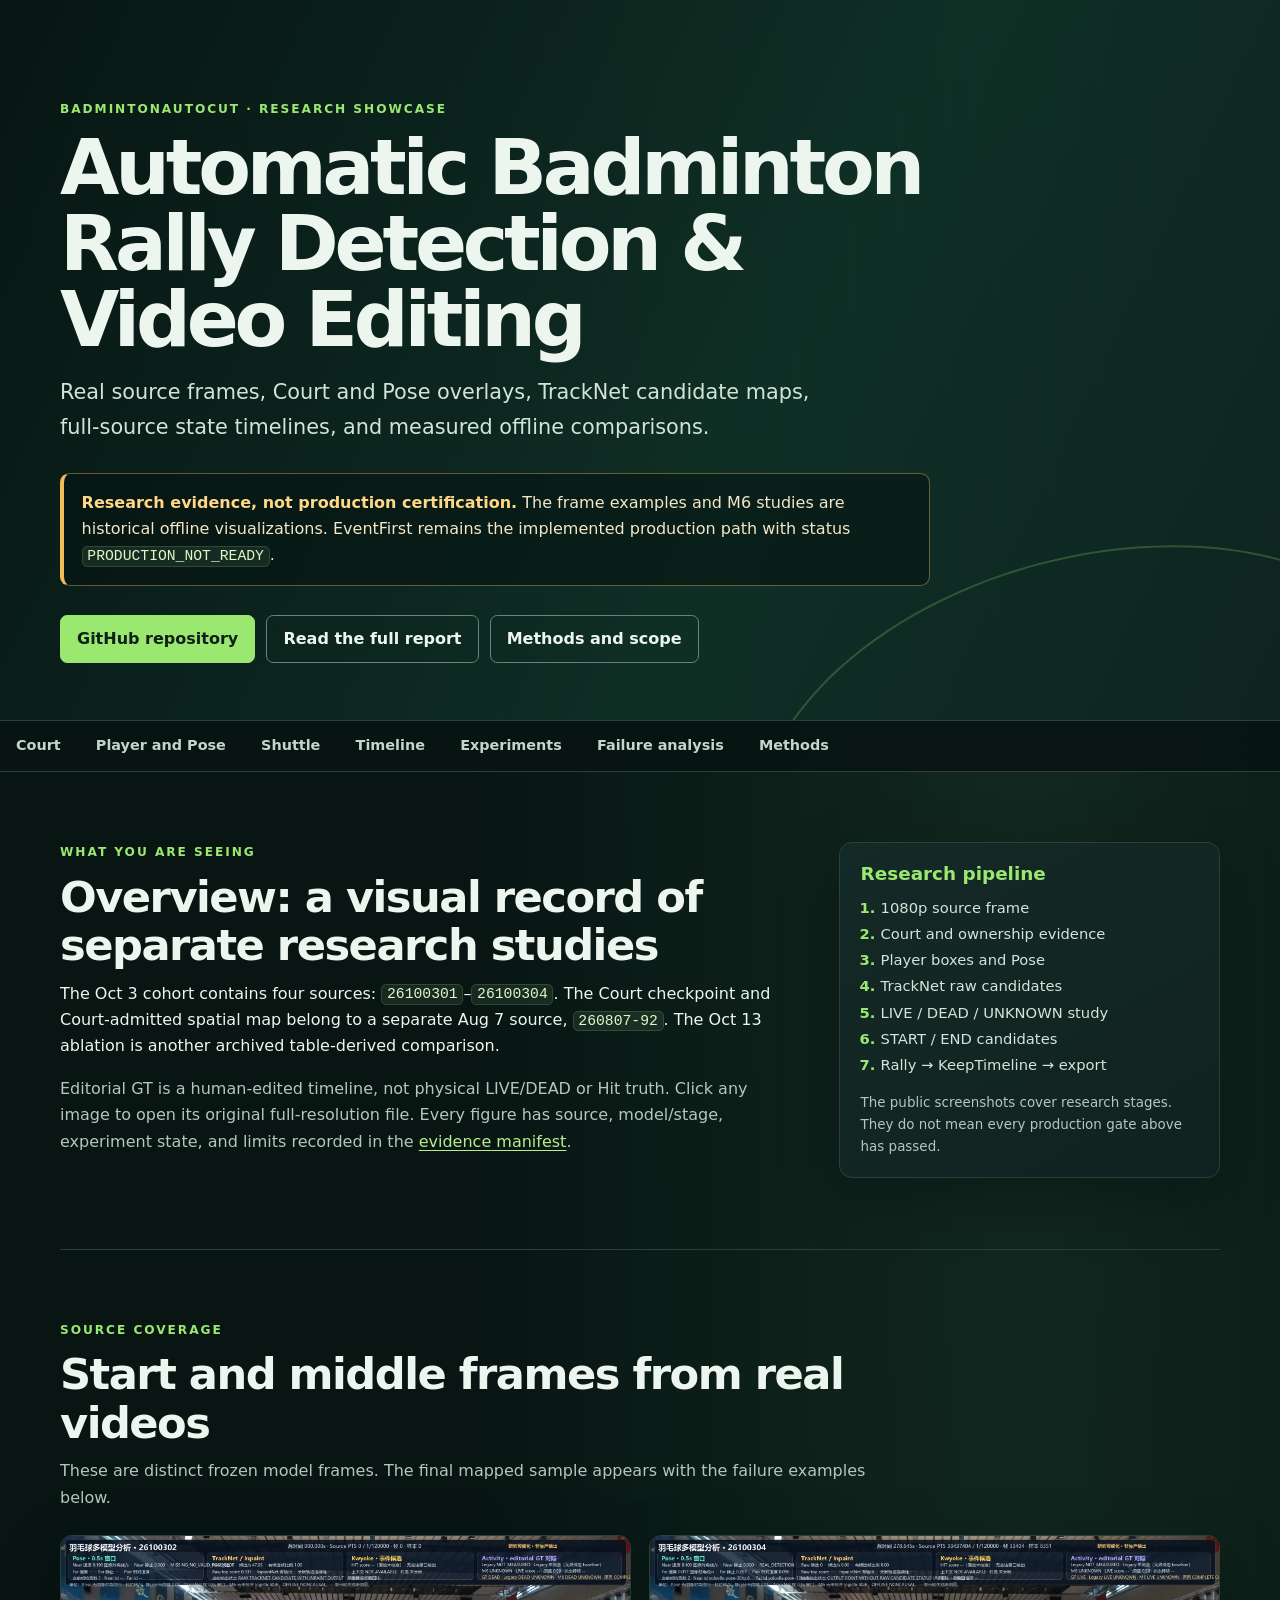
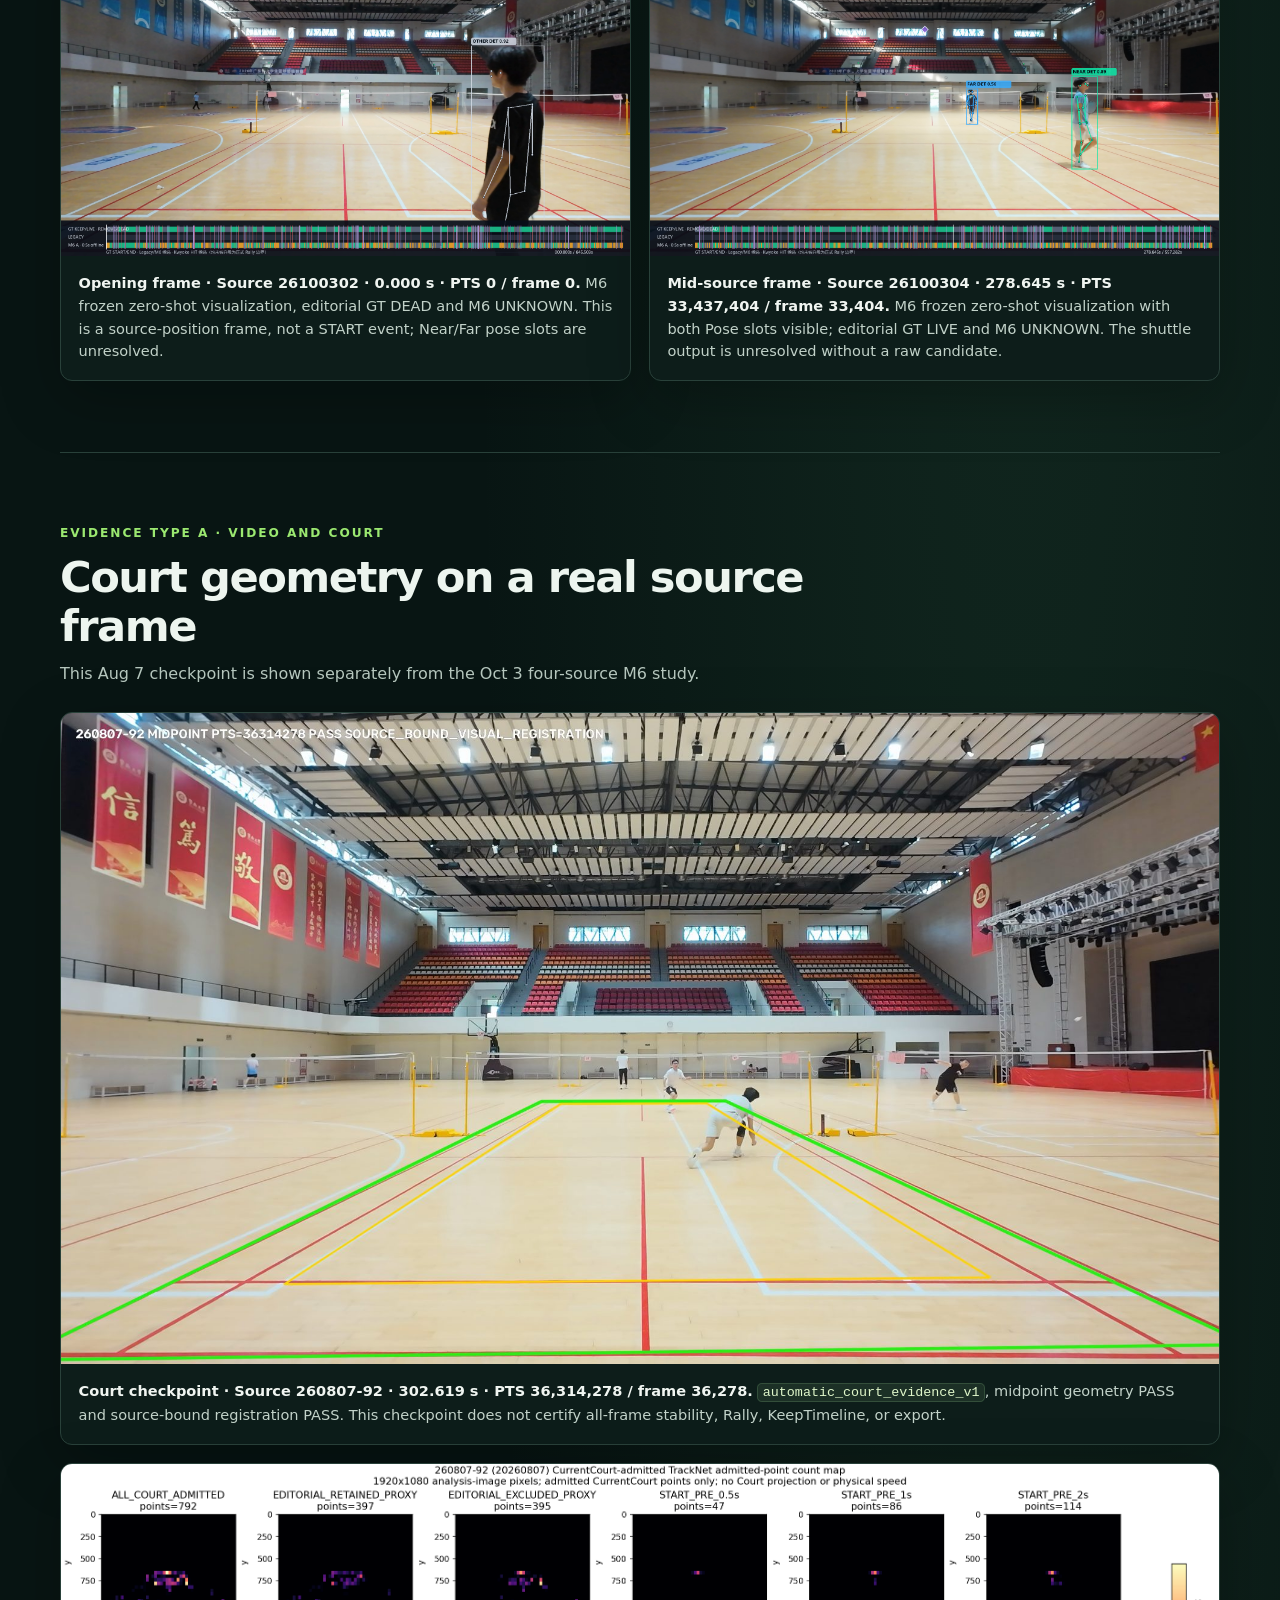
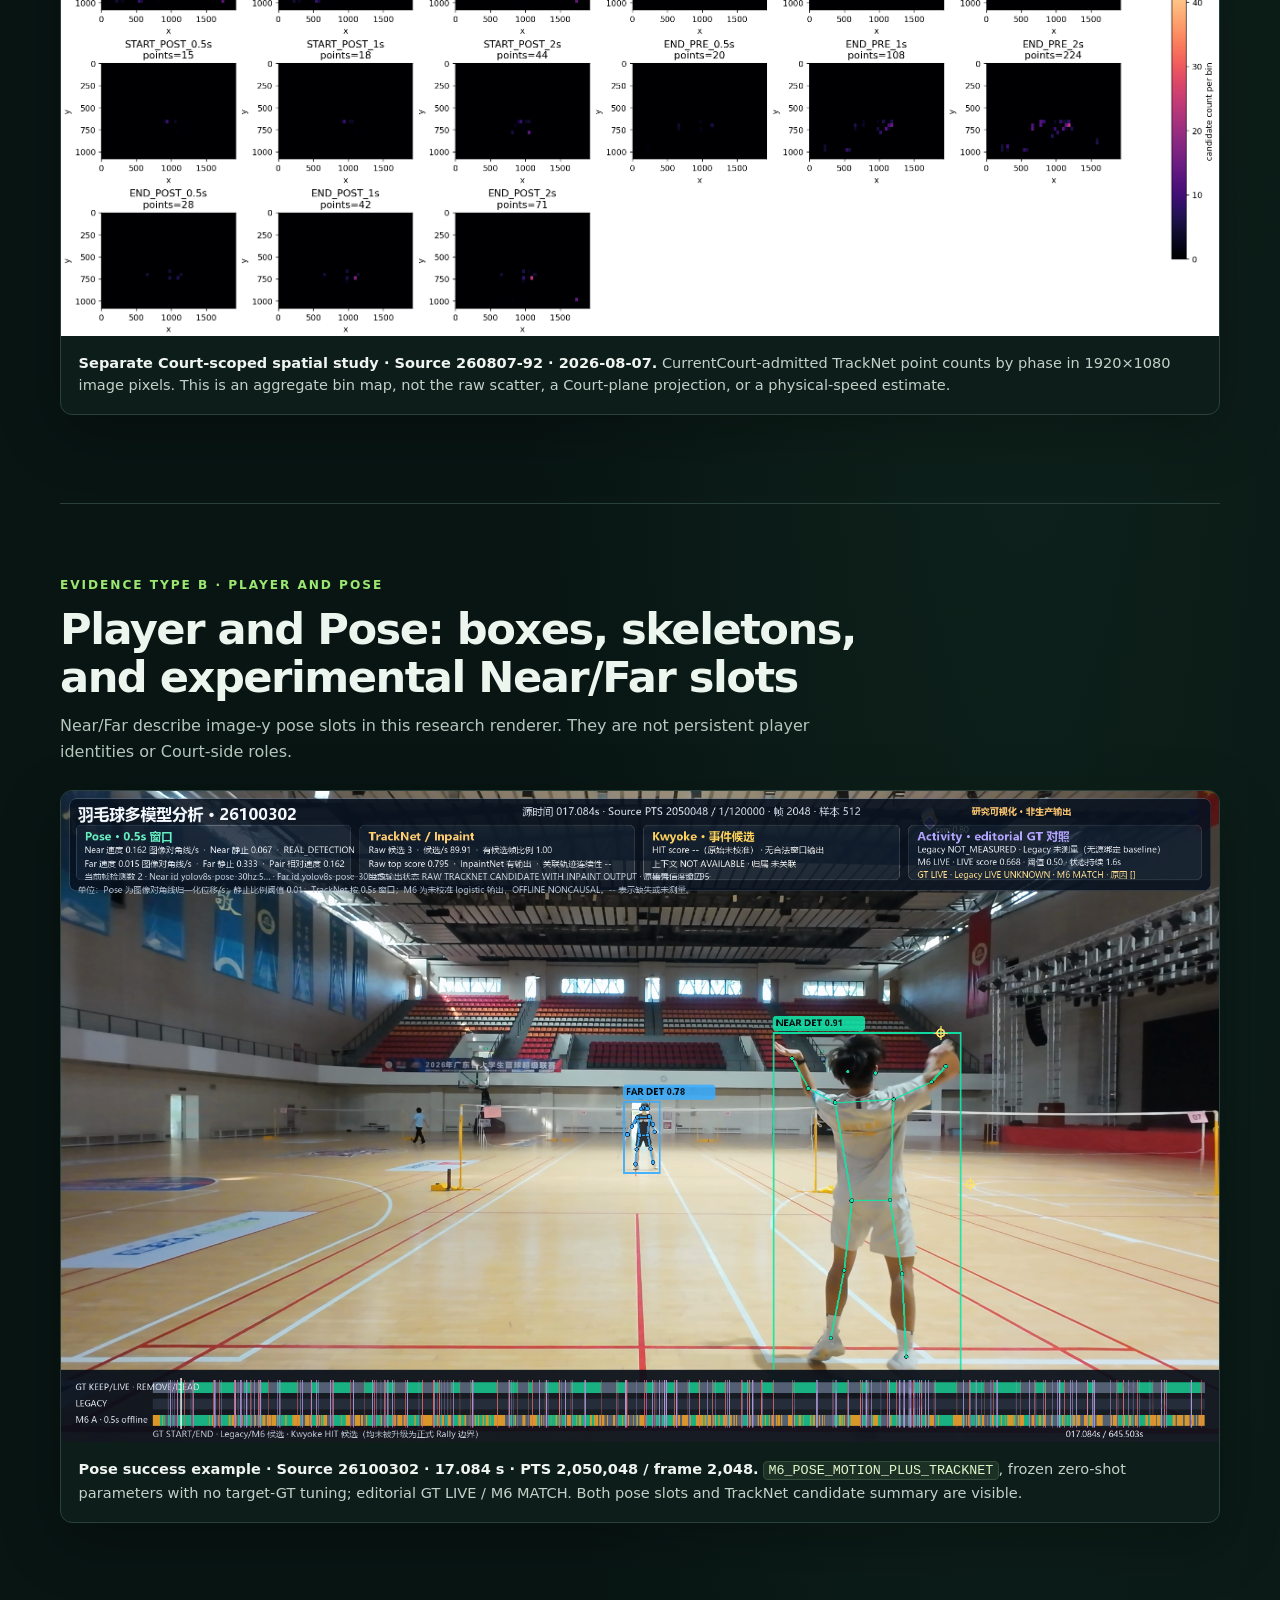
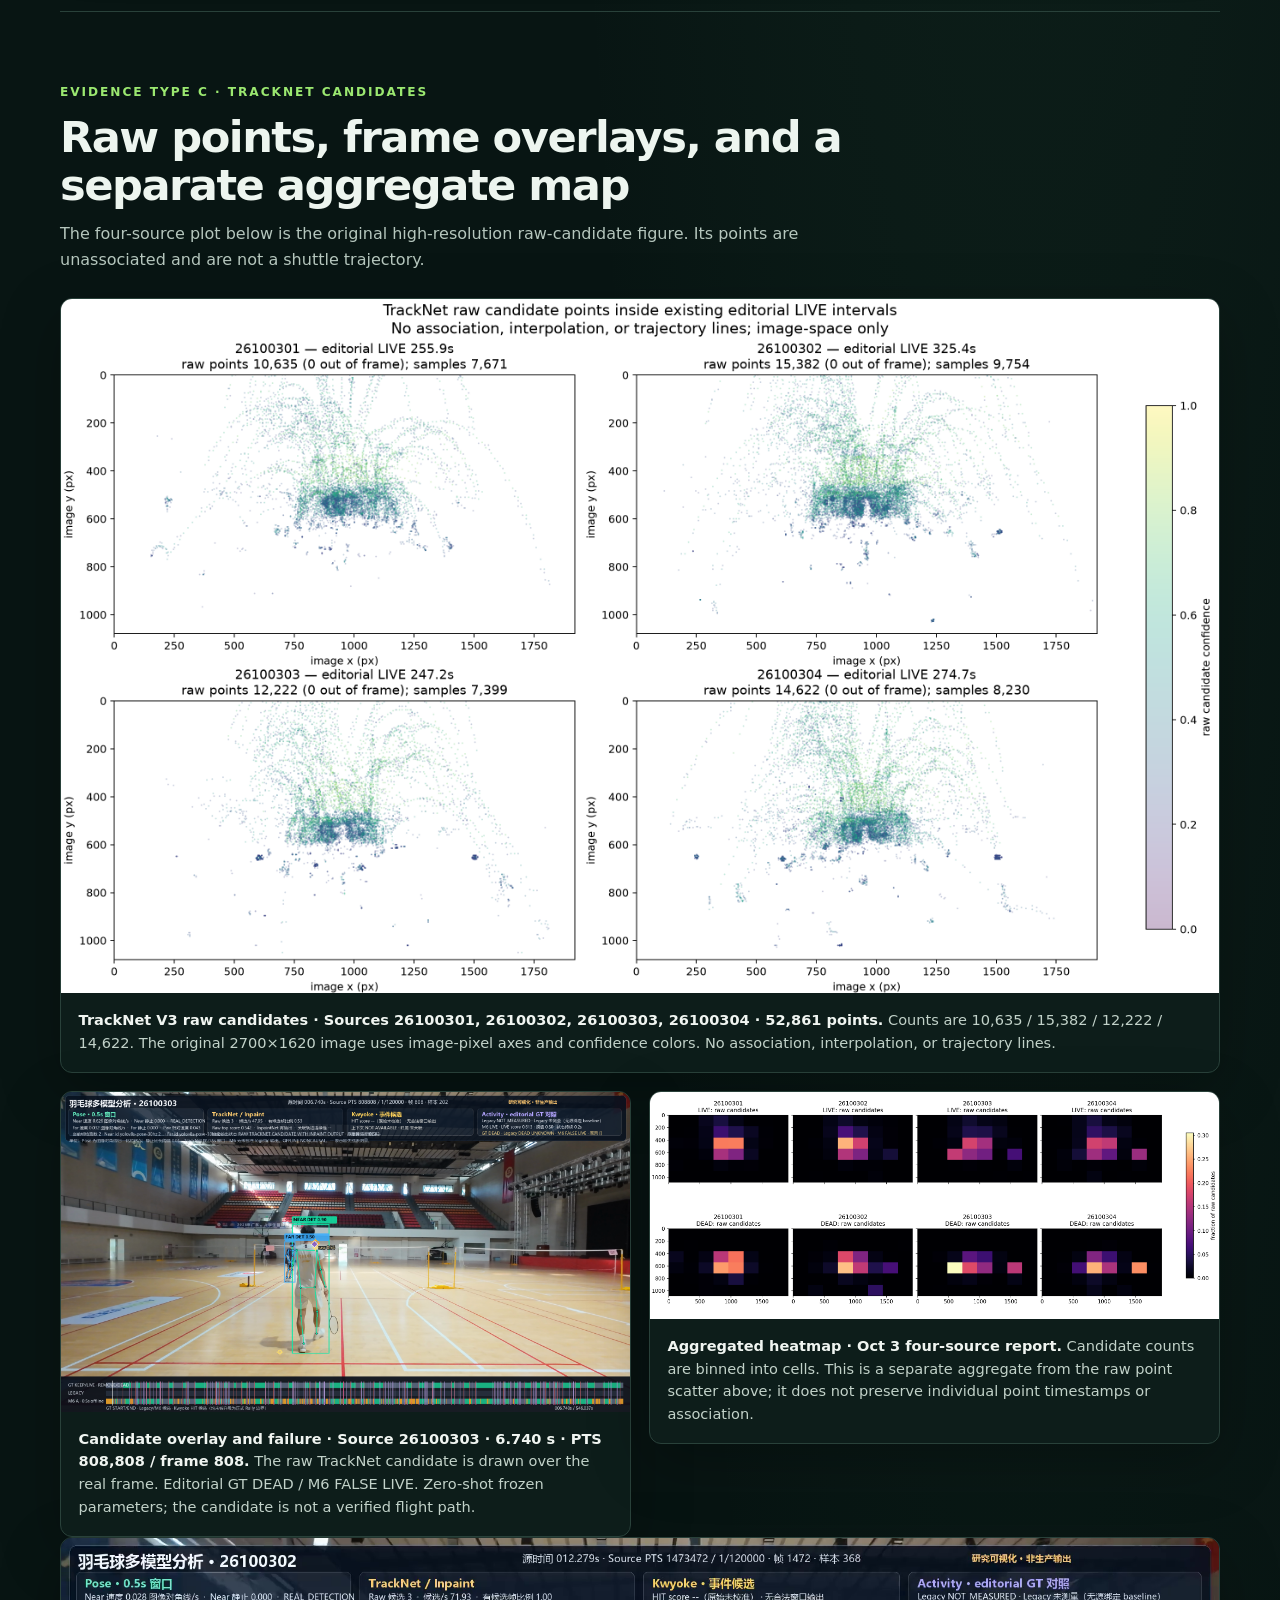
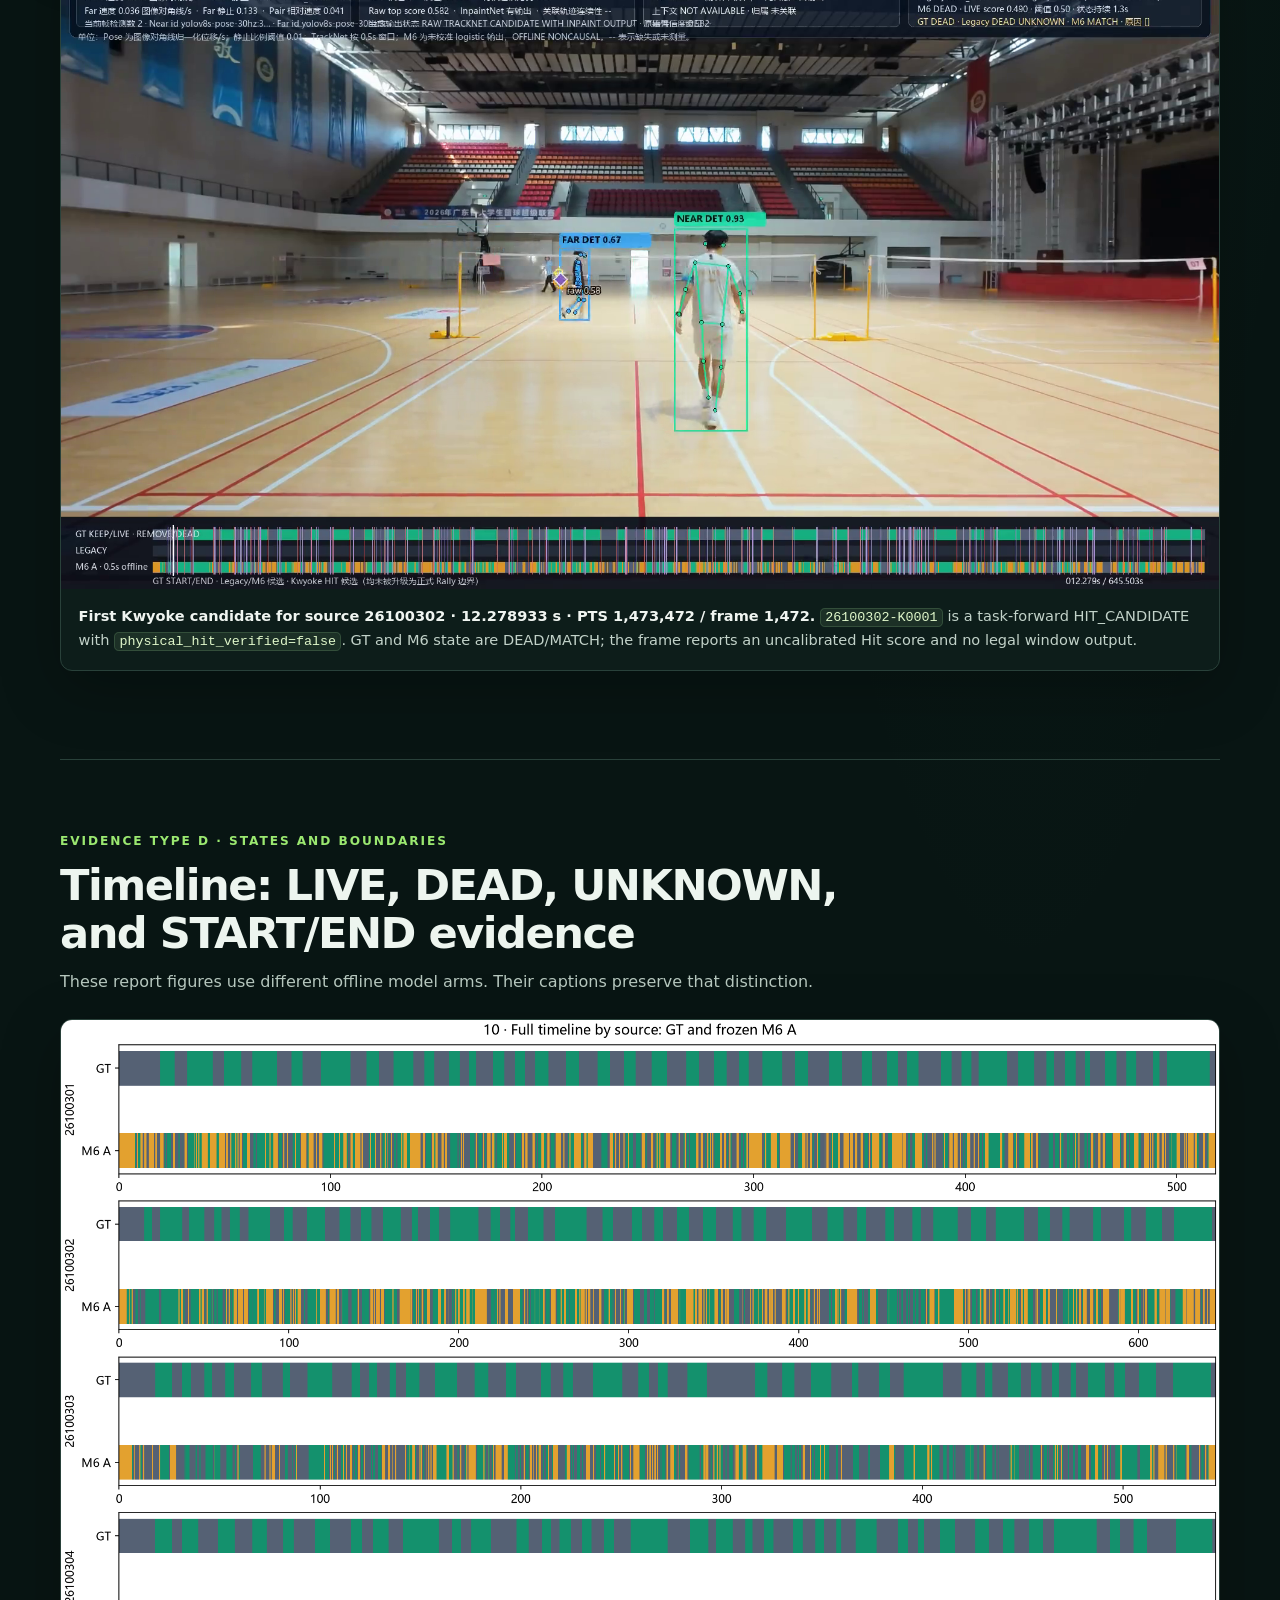
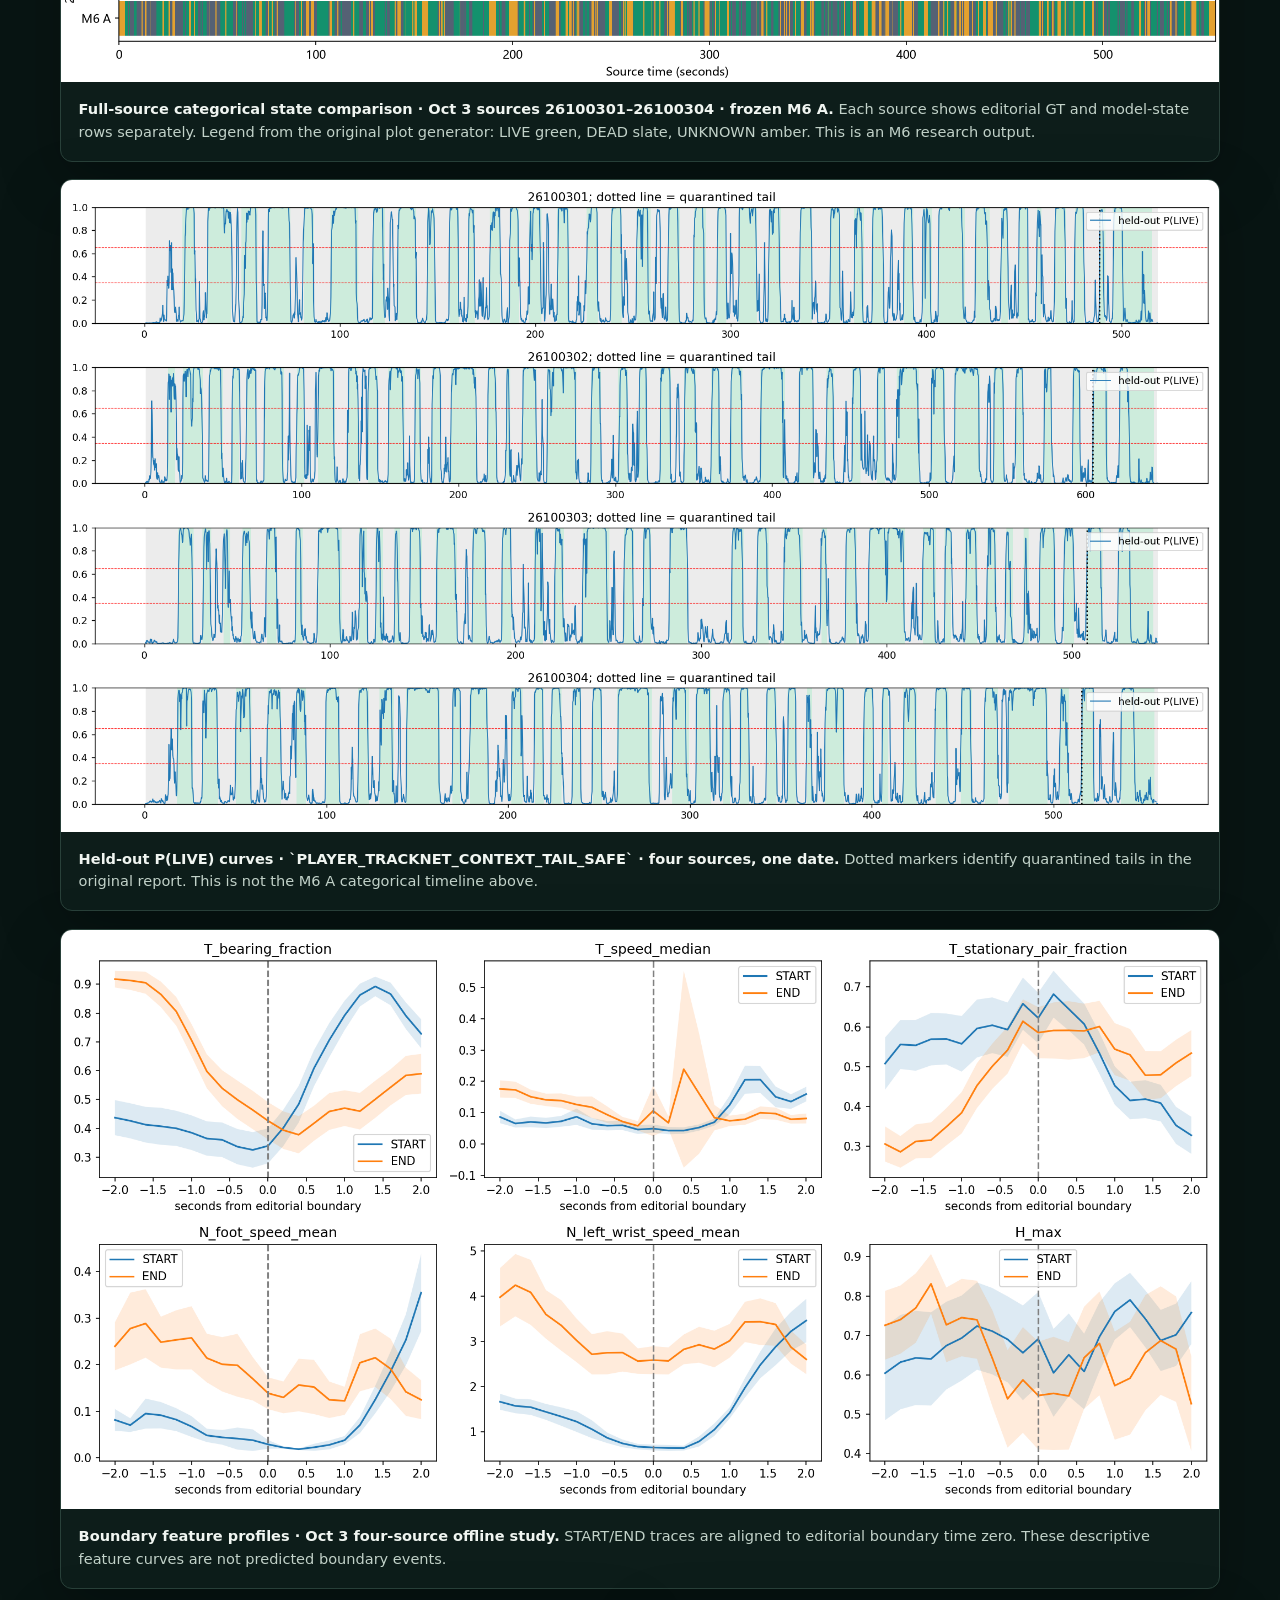
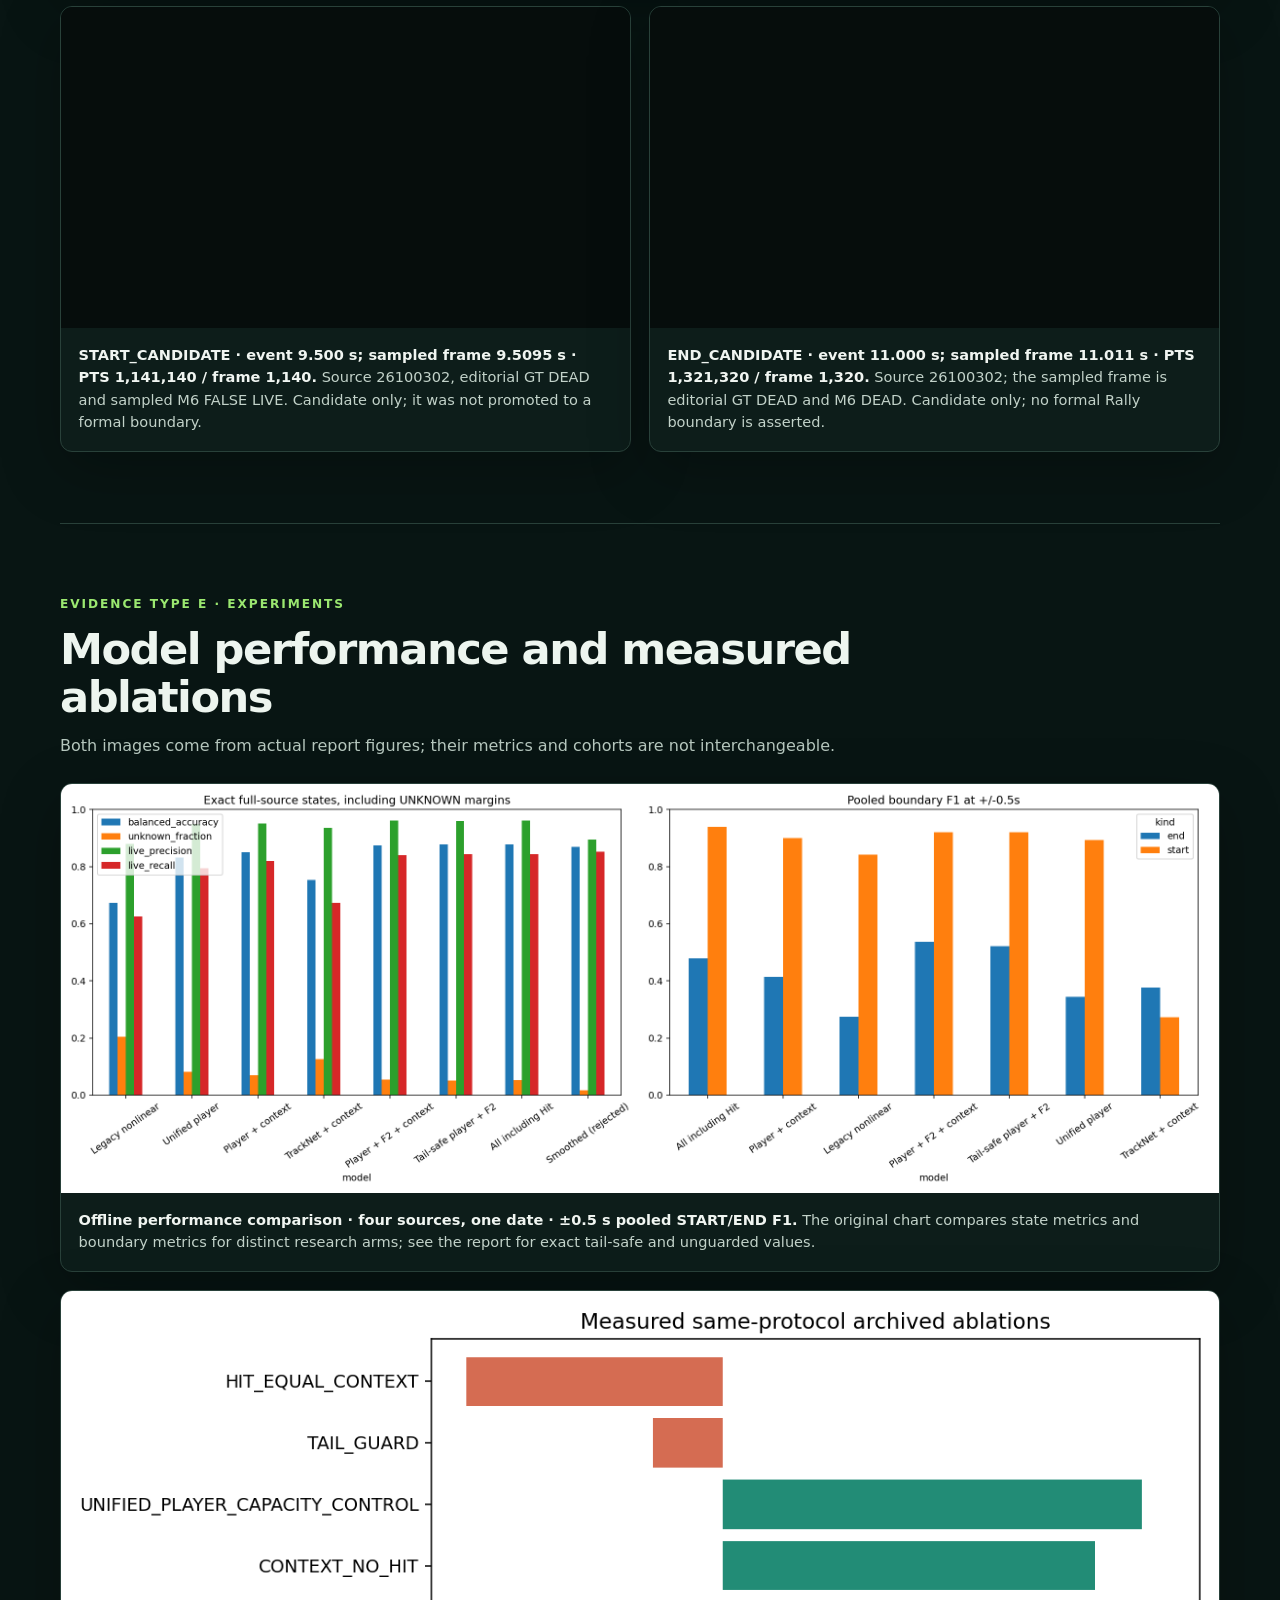
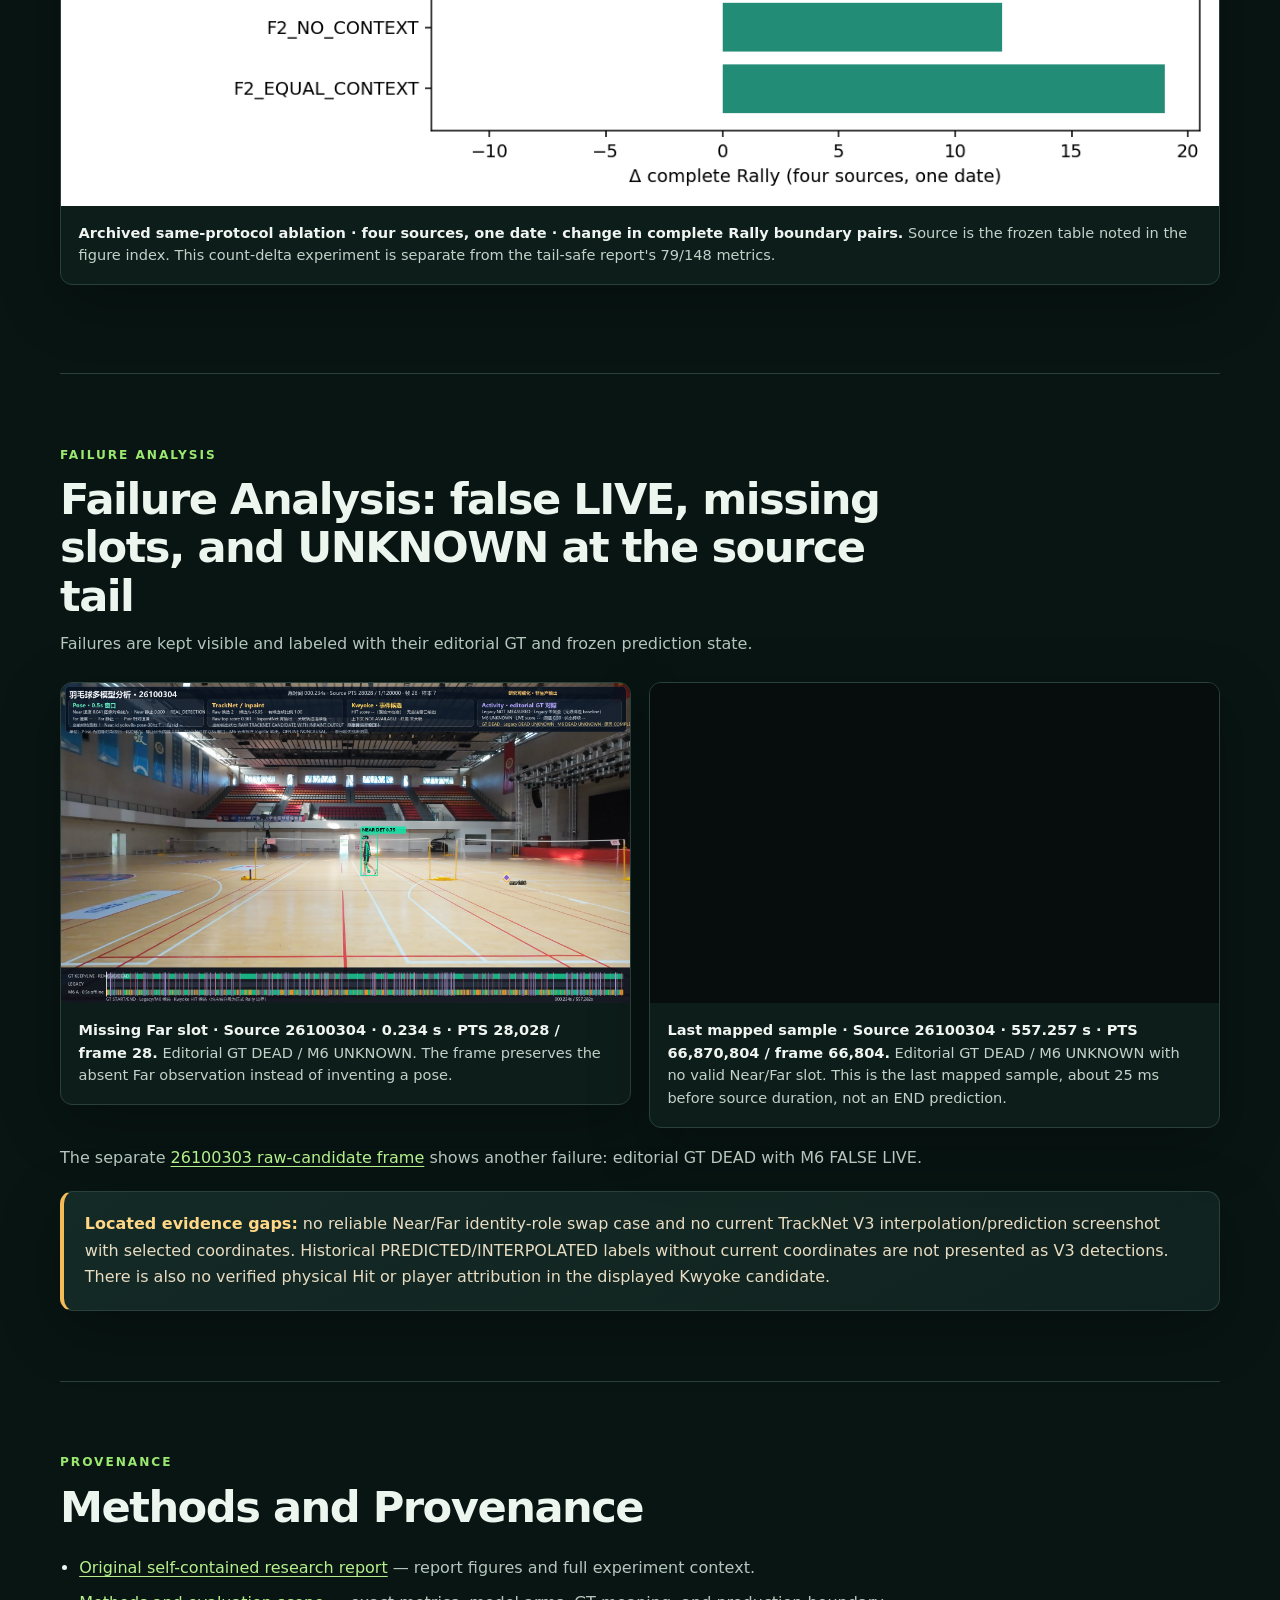
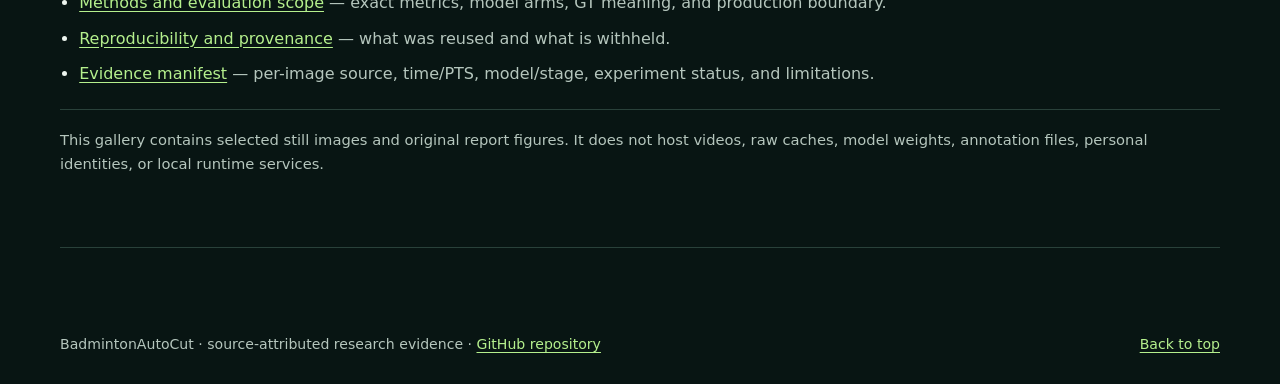
==== docs/site/index.html @ e2e5b48d "feat: publish visual research evidence gallery" ====
<!doctype html>
<html lang="en">
<head>
  <meta charset="utf-8">
  <meta name="viewport" content="width=device-width, initial-scale=1">
  <meta name="description" content="Source-attributed BadmintonAutoCut computer-vision research figures, model screenshots, timelines, and ablation results.">
  <title>BadmintonAutoCut — Visual Research Evidence</title>
  <link rel="stylesheet" href="styles.css">
</head>
<body>
  <a class="skip-link" href="#main">Skip to evidence</a>
  <header class="hero" id="overview">
    <div class="hero__inner">
      <p class="eyebrow">BADMINTONAUTOCUT · RESEARCH SHOWCASE</p>
      <h1>Automatic Badminton Rally Detection &amp; Video Editing</h1>
      <p class="hero__lead">Real source frames, Court and Pose overlays, TrackNet candidate maps, full-source state timelines, and measured offline comparisons.</p>
      <div class="status-note" role="note">
        <strong>Research evidence, not production certification.</strong>
        The frame examples and M6 studies are historical offline visualizations. EventFirst remains the implemented production path with status <code>PRODUCTION_NOT_READY</code>.
      </div>
      <div class="hero__links">
        <a class="button" href="https://github.com/YuCloer/BadmintonAutoCut-Demo">GitHub repository</a>
        <a class="button button--quiet" href="RESEARCH_REPORT.html">Read the full report</a>
        <a class="button button--quiet" href="METHODS.md">Methods and scope</a>
      </div>
    </div>
  </header>

  <nav class="section-nav" aria-label="Gallery sections">
    <a href="#court">Court</a>
    <a href="#pose">Player and Pose</a>
    <a href="#shuttle">Shuttle</a>
    <a href="#timeline">Timeline</a>
    <a href="#experiments">Experiments</a>
    <a href="#failures">Failure analysis</a>
    <a href="#methods">Methods</a>
  </nav>

  <main id="main" class="page-shell">
    <section class="section section--intro" aria-labelledby="scope-title">
      <div>
        <p class="eyebrow">WHAT YOU ARE SEEING</p>
        <h2 id="scope-title">Overview: a visual record of separate research studies</h2>
        <p>The Oct 3 cohort contains four sources: <code>26100301</code>–<code>26100304</code>. The Court checkpoint and Court-admitted spatial map belong to a separate Aug 7 source, <code>260807-92</code>. The Oct 13 ablation is another archived table-derived comparison.</p>
        <p>Editorial GT is a human-edited timeline, not physical LIVE/DEAD or Hit truth. Click any image to open its original full-resolution file. Every figure has source, model/stage, experiment state, and limits recorded in the <a href="evidence-manifest.json">evidence manifest</a>.</p>
      </div>
      <aside class="scope-card">
        <h3>Research pipeline</h3>
        <ol class="pipeline">
          <li>1080p source frame</li>
          <li>Court and ownership evidence</li>
          <li>Player boxes and Pose</li>
          <li>TrackNet raw candidates</li>
          <li>LIVE / DEAD / UNKNOWN study</li>
          <li>START / END candidates</li>
          <li>Rally → KeepTimeline → export</li>
        </ol>
        <p class="small-note">The public screenshots cover research stages. They do not mean every production gate above has passed.</p>
      </aside>
    </section>

    <section class="section" id="source-positions" aria-labelledby="position-title">
      <div class="section-heading">
        <p class="eyebrow">SOURCE COVERAGE</p>
        <h2 id="position-title">Start and middle frames from real videos</h2>
        <p>These are distinct frozen model frames. The final mapped sample appears with the failure examples below.</p>
      </div>
      <div class="figure-grid">
        <figure class="evidence-card">
          <a class="image-link" href="assets/evidence/m6-source-start-26100302-000-000s.png"><img src="assets/evidence/m6-source-start-26100302-000-000s.png" alt="Exact source-start frame for 26100302 with frozen Pose, TrackNet, and activity overlays" loading="lazy" decoding="async"></a>
          <figcaption><strong>Opening frame · Source 26100302 · 0.000 s · PTS 0 / frame 0.</strong> M6 frozen zero-shot visualization, editorial GT DEAD and M6 UNKNOWN. This is a source-position frame, not a START event; Near/Far pose slots are unresolved.</figcaption>
        </figure>
        <figure class="evidence-card">
          <a class="image-link" href="assets/evidence/m6-source-midpoint-26100304-278-645s.png"><img src="assets/evidence/m6-source-midpoint-26100304-278-645s.png" alt="Midpoint frame for 26100304 with Near and Far Pose boxes and skeletons" loading="lazy" decoding="async"></a>
          <figcaption><strong>Mid-source frame · Source 26100304 · 278.645 s · PTS 33,437,404 / frame 33,404.</strong> M6 frozen zero-shot visualization with both Pose slots visible; editorial GT LIVE and M6 UNKNOWN. The shuttle output is unresolved without a raw candidate.</figcaption>
        </figure>
      </div>
    </section>

    <section class="section" id="court" aria-labelledby="court-title">
      <div class="section-heading">
        <p class="eyebrow">EVIDENCE TYPE A · VIDEO AND COURT</p>
        <h2 id="court-title">Court geometry on a real source frame</h2>
        <p>This Aug 7 checkpoint is shown separately from the Oct 3 four-source M6 study.</p>
      </div>
      <figure class="evidence-card evidence-card--wide">
        <a class="image-link" href="assets/evidence/court-260807-92-midpoint.jpg"><img src="assets/evidence/court-260807-92-midpoint.jpg" alt="Court geometry overlay at the 260807-92 midpoint with PASS source-bound visual registration" loading="lazy" decoding="async"></a>
        <figcaption><strong>Court checkpoint · Source 260807-92 · 302.619 s · PTS 36,314,278 / frame 36,278.</strong> <code>automatic_court_evidence_v1</code>, midpoint geometry PASS and source-bound registration PASS. This checkpoint does not certify all-frame stability, Rally, KeepTimeline, or export.</figcaption>
      </figure>
      <figure class="evidence-card evidence-card--wide">
        <a class="image-link" href="assets/evidence/tracknet-currentcourt-count-map-260807-92.png"><img src="assets/evidence/tracknet-currentcourt-count-map-260807-92.png" alt="CurrentCourt-admitted TrackNet candidate counts in image-space bins across source phases for 260807-92" loading="lazy" decoding="async"></a>
        <figcaption><strong>Separate Court-scoped spatial study · Source 260807-92 · 2026-08-07.</strong> CurrentCourt-admitted TrackNet point counts by phase in 1920×1080 image pixels. This is an aggregate bin map, not the raw scatter, a Court-plane projection, or a physical-speed estimate.</figcaption>
      </figure>
    </section>

    <section class="section" id="pose" aria-labelledby="pose-title">
      <div class="section-heading">
        <p class="eyebrow">EVIDENCE TYPE B · PLAYER AND POSE</p>
        <h2 id="pose-title">Player and Pose: boxes, skeletons, and experimental Near/Far slots</h2>
        <p>Near/Far describe image-y pose slots in this research renderer. They are not persistent player identities or Court-side roles.</p>
      </div>
      <figure class="evidence-card evidence-card--wide">
        <a class="image-link" href="assets/evidence/m6-live-match-26100302-017-084s.png"><img src="assets/evidence/m6-live-match-26100302-017-084s.png" alt="Near and Far Pose boxes and skeletons at a frozen M6 LIVE match on source 26100302" loading="lazy" decoding="async"></a>
        <figcaption><strong>Pose success example · Source 26100302 · 17.084 s · PTS 2,050,048 / frame 2,048.</strong> <code>M6_POSE_MOTION_PLUS_TRACKNET</code>, frozen zero-shot parameters with no target-GT tuning; editorial GT LIVE / M6 MATCH. Both pose slots and TrackNet candidate summary are visible.</figcaption>
      </figure>
    </section>

    <section class="section" id="shuttle" aria-labelledby="shuttle-title">
      <div class="section-heading">
        <p class="eyebrow">EVIDENCE TYPE C · TRACKNET CANDIDATES</p>
        <h2 id="shuttle-title">Raw points, frame overlays, and a separate aggregate map</h2>
        <p>The four-source plot below is the original high-resolution raw-candidate figure. Its points are unassociated and are not a shuttle trajectory.</p>
      </div>
      <figure class="evidence-card evidence-card--wide">
        <a class="image-link" href="assets/evidence/tracknet-raw-scatter-four-source.png"><img src="assets/evidence/tracknet-raw-scatter-four-source.png" alt="Original four-panel scatter of 52,861 TrackNet raw candidates inside existing editorial LIVE intervals" loading="lazy" decoding="async"></a>
        <figcaption><strong>TrackNet V3 raw candidates · Sources 26100301, 26100302, 26100303, 26100304 · 52,861 points.</strong> Counts are 10,635 / 15,382 / 12,222 / 14,622. The original 2700×1620 image uses image-pixel axes and confidence colors. No association, interpolation, or trajectory lines.</figcaption>
      </figure>
      <div class="figure-grid">
        <figure class="evidence-card" id="false-live-overlay">
          <a class="image-link" href="assets/evidence/m6-false-live-26100303-006-740s.png"><img src="assets/evidence/m6-false-live-26100303-006-740s.png" alt="TrackNet raw candidate point overlaid on a real frame from source 26100303 during a false LIVE prediction" loading="lazy" decoding="async"></a>
          <figcaption><strong>Candidate overlay and failure · Source 26100303 · 6.740 s · PTS 808,808 / frame 808.</strong> The raw TrackNet candidate is drawn over the real frame. Editorial GT DEAD / M6 FALSE LIVE. Zero-shot frozen parameters; the candidate is not a verified flight path.</figcaption>
        </figure>
        <figure class="evidence-card">
          <a class="image-link" href="assets/evidence/tracknet-aggregated-heatmap-four-source.png"><img src="assets/evidence/tracknet-aggregated-heatmap-four-source.png" alt="Report figure aggregating TrackNet candidate counts into LIVE and DEAD spatial cells" loading="lazy" decoding="async"></a>
          <figcaption><strong>Aggregated heatmap · Oct 3 four-source report.</strong> Candidate counts are binned into cells. This is a separate aggregate from the raw point scatter above; it does not preserve individual point timestamps or association.</figcaption>
        </figure>
      </div>
      <figure class="evidence-card evidence-card--wide">
        <a class="image-link" href="assets/evidence/m6-26100302-kwyoke-candidate-012-279s.png"><img src="assets/evidence/m6-26100302-kwyoke-candidate-012-279s.png" alt="First Kwyoke event candidate K0001 with a raw TrackNet point, Near and Far Pose slots, and state timeline" loading="lazy" decoding="async"></a>
        <figcaption><strong>First Kwyoke candidate for source 26100302 · 12.278933 s · PTS 1,473,472 / frame 1,472.</strong> <code>26100302-K0001</code> is a task-forward HIT_CANDIDATE with <code>physical_hit_verified=false</code>. GT and M6 state are DEAD/MATCH; the frame reports an uncalibrated Hit score and no legal window output.</figcaption>
      </figure>
    </section>

    <section class="section" id="timeline" aria-labelledby="timeline-title">
      <div class="section-heading">
        <p class="eyebrow">EVIDENCE TYPE D · STATES AND BOUNDARIES</p>
        <h2 id="timeline-title">Timeline: LIVE, DEAD, UNKNOWN, and START/END evidence</h2>
        <p>These report figures use different offline model arms. Their captions preserve that distinction.</p>
      </div>
      <figure class="evidence-card evidence-card--wide">
        <a class="image-link" href="assets/evidence/m6-gt-state-timeline-four-source.png"><img src="assets/evidence/m6-gt-state-timeline-four-source.png" alt="Four-source full timeline with editorial GT and frozen M6 A LIVE, DEAD, and UNKNOWN rows" loading="lazy" decoding="async"></a>
        <figcaption><strong>Full-source categorical state comparison · Oct 3 sources 26100301–26100304 · frozen M6 A.</strong> Each source shows editorial GT and model-state rows separately. Legend from the original plot generator: LIVE green, DEAD slate, UNKNOWN amber. This is an M6 research output.</figcaption>
      </figure>
      <figure class="evidence-card evidence-card--wide">
        <a class="image-link" href="assets/evidence/tail-safe-probability-timeline-four-source.png"><img src="assets/evidence/tail-safe-probability-timeline-four-source.png" alt="Four full-source P(LIVE) probability curves for the tail-safe offline arm with quarantined tails" loading="lazy" decoding="async"></a>
        <figcaption><strong>Held-out P(LIVE) curves · `PLAYER_TRACKNET_CONTEXT_TAIL_SAFE` · four sources, one date.</strong> Dotted markers identify quarantined tails in the original report. This is not the M6 A categorical timeline above.</figcaption>
      </figure>
      <figure class="evidence-card evidence-card--wide">
        <a class="image-link" href="assets/evidence/boundary-feature-profiles-four-source.png"><img src="assets/evidence/boundary-feature-profiles-four-source.png" alt="Pose and TrackNet feature profiles before and after editorial START and END boundaries" loading="lazy" decoding="async"></a>
        <figcaption><strong>Boundary feature profiles · Oct 3 four-source offline study.</strong> START/END traces are aligned to editorial boundary time zero. These descriptive feature curves are not predicted boundary events.</figcaption>
      </figure>
      <div class="figure-grid">
        <figure class="evidence-card">
          <a class="image-link" href="assets/evidence/m6-26100302-start-candidate-009-510s.png"><img src="assets/evidence/m6-26100302-start-candidate-009-510s.png" alt="Nearest mapped frame for a frozen M6 START candidate at 9.5 seconds on source 26100302" loading="lazy" decoding="async"></a>
          <figcaption><strong>START_CANDIDATE · event 9.500 s; sampled frame 9.5095 s · PTS 1,141,140 / frame 1,140.</strong> Source 26100302, editorial GT DEAD and sampled M6 FALSE LIVE. Candidate only; it was not promoted to a formal boundary.</figcaption>
        </figure>
        <figure class="evidence-card">
          <a class="image-link" href="assets/evidence/m6-26100302-end-candidate-011-011s.png"><img src="assets/evidence/m6-26100302-end-candidate-011-011s.png" alt="Nearest mapped frame for a frozen M6 END candidate at 11 seconds on source 26100302" loading="lazy" decoding="async"></a>
          <figcaption><strong>END_CANDIDATE · event 11.000 s; sampled frame 11.011 s · PTS 1,321,320 / frame 1,320.</strong> Source 26100302; the sampled frame is editorial GT DEAD and M6 DEAD. Candidate only; no formal Rally boundary is asserted.</figcaption>
        </figure>
      </div>
    </section>

    <section class="section" id="experiments" aria-labelledby="experiments-title">
      <div class="section-heading">
        <p class="eyebrow">EVIDENCE TYPE E · EXPERIMENTS</p>
        <h2 id="experiments-title">Model performance and measured ablations</h2>
        <p>Both images come from actual report figures; their metrics and cohorts are not interchangeable.</p>
      </div>
      <figure class="evidence-card evidence-card--wide">
        <a class="image-link" href="assets/evidence/model-performance-comparison-four-source.png"><img src="assets/evidence/model-performance-comparison-four-source.png" alt="Offline model comparison with balanced accuracy, unknown fraction, LIVE precision and recall, and pooled START/END F1" loading="lazy" decoding="async"></a>
        <figcaption><strong>Offline performance comparison · four sources, one date · ±0.5 s pooled START/END F1.</strong> The original chart compares state metrics and boundary metrics for distinct research arms; see the report for exact tail-safe and unguarded values.</figcaption>
      </figure>
      <figure class="evidence-card evidence-card--wide">
        <a class="image-link" href="assets/evidence/ablation-delta-complete-rally-four-source.png"><img src="assets/evidence/ablation-delta-complete-rally-four-source.png" alt="Measured same-protocol archived ablations showing change in complete Rally boundary-pair counts across four sources" loading="lazy" decoding="async"></a>
        <figcaption><strong>Archived same-protocol ablation · four sources, one date · change in complete Rally boundary pairs.</strong> Source is the frozen table noted in the figure index. This count-delta experiment is separate from the tail-safe report's 79/148 metrics.</figcaption>
      </figure>
    </section>

    <section class="section" id="failures" aria-labelledby="failures-title">
      <div class="section-heading">
        <p class="eyebrow">FAILURE ANALYSIS</p>
        <h2 id="failures-title">Failure Analysis: false LIVE, missing slots, and UNKNOWN at the source tail</h2>
        <p>Failures are kept visible and labeled with their editorial GT and frozen prediction state.</p>
      </div>
      <div class="figure-grid">
        <figure class="evidence-card">
          <a class="image-link" href="assets/evidence/m6-unknown-far-missing-26100304-000-234s.png"><img src="assets/evidence/m6-unknown-far-missing-26100304-000-234s.png" alt="Opening frame of source 26100304 with a Near detection, missing Far pose slot, and UNKNOWN M6 output" loading="lazy" decoding="async"></a>
          <figcaption><strong>Missing Far slot · Source 26100304 · 0.234 s · PTS 28,028 / frame 28.</strong> Editorial GT DEAD / M6 UNKNOWN. The frame preserves the absent Far observation instead of inventing a pose.</figcaption>
        </figure>
        <figure class="evidence-card">
          <a class="image-link" href="assets/evidence/m6-26100304-last-sample-557-257s.png"><img src="assets/evidence/m6-26100304-last-sample-557-257s.png" alt="Last mapped 26100304 frame at 557.257 seconds with UNKNOWN output and no valid Near or Far pose slots" loading="lazy" decoding="async"></a>
          <figcaption><strong>Last mapped sample · Source 26100304 · 557.257 s · PTS 66,870,804 / frame 66,804.</strong> Editorial GT DEAD / M6 UNKNOWN with no valid Near/Far slot. This is the last mapped sample, about 25 ms before source duration, not an END prediction.</figcaption>
        </figure>
      </div>
      <p class="failure-link">The separate <a href="#false-live-overlay">26100303 raw-candidate frame</a> shows another failure: editorial GT DEAD with M6 FALSE LIVE.</p>
      <div class="callout">
        <strong>Located evidence gaps:</strong> no reliable Near/Far identity-role swap case and no current TrackNet V3 interpolation/prediction screenshot with selected coordinates. Historical PREDICTED/INTERPOLATED labels without current coordinates are not presented as V3 detections. There is also no verified physical Hit or player attribution in the displayed Kwyoke candidate.
      </div>
    </section>

    <section class="section section--methods" id="methods" aria-labelledby="methods-title">
      <div class="section-heading">
        <p class="eyebrow">PROVENANCE</p>
        <h2 id="methods-title">Methods and Provenance</h2>
      </div>
      <ul class="resource-list">
        <li><a href="RESEARCH_REPORT.html">Original self-contained research report</a> <span>— report figures and full experiment context.</span></li>
        <li><a href="METHODS.md">Methods and evaluation scope</a> <span>— exact metrics, model arms, GT meaning, and production boundary.</span></li>
        <li><a href="REPRODUCIBILITY.md">Reproducibility and provenance</a> <span>— what was reused and what is withheld.</span></li>
        <li><a href="evidence-manifest.json">Evidence manifest</a> <span>— per-image source, time/PTS, model/stage, experiment status, and limitations.</span></li>
      </ul>
      <p class="privacy-note">This gallery contains selected still images and original report figures. It does not host videos, raw caches, model weights, annotation files, personal identities, or local runtime services.</p>
    </section>
  </main>

  <footer class="site-footer">
    <p>BadmintonAutoCut · source-attributed research evidence · <a href="https://github.com/YuCloer/BadmintonAutoCut-Demo">GitHub repository</a></p>
    <p><a href="#overview">Back to top</a></p>
  </footer>
</body>
</html>
---- docs/site/styles.css ----
:root {
  color-scheme: dark;
  --page: #081513;
  --panel: #10221f;
  --panel-soft: #142a26;
  --ink: #edf5ef;
  --muted: #b5c6bd;
  --line: #29413a;
  --court: #9be870;
  --court-deep: #1ca879;
  --amber: #f4bc57;
  --shadow: 0 18px 60px rgba(0, 0, 0, .26);
  font-family: Inter, ui-sans-serif, system-ui, -apple-system, BlinkMacSystemFont, "Segoe UI", sans-serif;
  font-synthesis: none;
  text-rendering: optimizeLegibility;
}

* { box-sizing: border-box; }

html { scroll-behavior: smooth; scroll-padding-top: 5.5rem; }

body {
  margin: 0;
  color: var(--ink);
  background:
    radial-gradient(ellipse at 80% 4%, rgba(76, 156, 107, .14), transparent 35rem),
    linear-gradient(180deg, #0b1b18 0, var(--page) 34rem);
  font-size: 16px;
  line-height: 1.65;
}

a { color: #b5f08d; text-underline-offset: .2em; }
a:hover { color: #d2ffb2; }
a:focus-visible, button:focus-visible { outline: 3px solid var(--amber); outline-offset: 4px; }

code {
  color: #e0f7ca;
  background: rgba(156, 215, 148, .1);
  border: 1px solid rgba(156, 215, 148, .18);
  border-radius: .35em;
  padding: .08em .32em;
  font-size: .92em;
}

.skip-link {
  position: absolute;
  z-index: 10;
  top: .6rem;
  left: .8rem;
  transform: translateY(-160%);
  padding: .5rem .8rem;
  color: #081513;
  background: var(--court);
  border-radius: .4rem;
}
.skip-link:focus { transform: translateY(0); }

.hero {
  position: relative;
  overflow: hidden;
  border-bottom: 1px solid var(--line);
  background:
    linear-gradient(115deg, rgba(8, 21, 19, .98), rgba(15, 48, 38, .94) 60%, rgba(14, 36, 32, .94)),
    repeating-linear-gradient(90deg, transparent 0 48px, rgba(170, 239, 166, .045) 49px 50px);
}

.hero::after {
  position: absolute;
  right: -10rem;
  bottom: -17rem;
  width: 43rem;
  height: 27rem;
  border: 2px solid rgba(155, 232, 112, .23);
  border-radius: 50%;
  content: "";
  transform: rotate(-15deg);
  pointer-events: none;
}

.hero__inner, .page-shell, .site-footer { width: min(1160px, calc(100% - 2.5rem)); margin-inline: auto; }
.hero__inner { position: relative; z-index: 1; padding: clamp(3rem, 8vw, 6.2rem) 0 3.6rem; }
.eyebrow { margin: 0 0 .65rem; color: var(--court); font-size: .76rem; font-weight: 800; letter-spacing: .16em; text-transform: uppercase; }
h1, h2, h3, p { margin-top: 0; }
h1 { max-width: 900px; margin-bottom: 1.1rem; font-size: clamp(2.5rem, 6vw, 5.5rem); line-height: .99; letter-spacing: -.055em; }
.hero__lead { max-width: 760px; margin-bottom: 1.5rem; color: #d2e4d8; font-size: clamp(1.08rem, 2vw, 1.3rem); }
.status-note { max-width: 870px; margin: 1.8rem 0; padding: 1rem 1.1rem; border: 1px solid rgba(244, 188, 87, .4); border-left: 4px solid var(--amber); border-radius: .6rem; background: rgba(7, 19, 17, .55); color: #f4e6c7; }
.status-note strong { color: #ffd785; }
.hero__links { display: flex; flex-wrap: wrap; gap: .7rem; margin-top: 1.7rem; }
.button { display: inline-flex; align-items: center; justify-content: center; min-height: 2.8rem; padding: .62rem 1rem; border: 1px solid var(--court); border-radius: .45rem; background: var(--court); color: #102019; font-weight: 800; text-decoration: none; }
.button:hover { color: #102019; background: #b5fa8b; }
.button--quiet { border-color: #678679; background: transparent; color: var(--ink); }
.button--quiet:hover { background: rgba(255, 255, 255, .07); color: white; }

.section-nav { position: sticky; z-index: 5; top: 0; display: flex; gap: .2rem; overflow-x: auto; border-bottom: 1px solid var(--line); background: rgba(8, 21, 19, .93); backdrop-filter: blur(12px); scrollbar-width: thin; }
.section-nav a { flex: 0 0 auto; padding: .8rem 1rem; color: #c3d6cb; font-size: .9rem; font-weight: 650; text-decoration: none; }
.section-nav a:hover { color: var(--court); background: rgba(155, 232, 112, .06); }

.page-shell { padding: 2.2rem 0 4rem; }
.section { padding: clamp(2.4rem, 5.5vw, 4.4rem) 0; border-bottom: 1px solid var(--line); }
.section--intro { display: grid; grid-template-columns: minmax(0, 1.5fr) minmax(260px, .8fr); align-items: start; gap: clamp(2rem, 5vw, 4.5rem); padding-top: 2.2rem; }
.section-heading { max-width: 820px; margin-bottom: 1.5rem; }
h2 { margin-bottom: .7rem; font-size: clamp(1.8rem, 3.4vw, 2.7rem); line-height: 1.12; letter-spacing: -.035em; }
h3 { font-size: 1.15rem; line-height: 1.25; }
.section-heading p:last-child, .section--intro > div > p:last-child { margin-bottom: 0; color: var(--muted); }

.scope-card, .callout { padding: 1.2rem 1.3rem; border: 1px solid var(--line); border-radius: .8rem; background: linear-gradient(150deg, var(--panel-soft), var(--panel)); box-shadow: var(--shadow); }
.scope-card h3 { margin-bottom: .65rem; color: var(--court); }
.pipeline { display: grid; gap: .12rem; margin: 0; padding-left: 1.25rem; color: #d4e4d9; font-size: .92rem; }
.pipeline li::marker { color: var(--court); font-weight: 800; }
.small-note { margin: .9rem 0 0; color: var(--muted); font-size: .84rem; }

.figure-grid { display: grid; grid-template-columns: repeat(2, minmax(0, 1fr)); gap: 1.1rem; align-items: start; }
.evidence-card { min-width: 0; margin: 0 0 1.1rem; overflow: hidden; border: 1px solid var(--line); border-radius: .75rem; background: #0d1d1a; box-shadow: var(--shadow); }
.figure-grid .evidence-card { margin-bottom: 0; }
.image-link { display: block; overflow: hidden; background: #060d0c; line-height: 0; }
.image-link img { display: block; width: 100%; height: auto; margin: 0; transition: filter .18s ease, transform .28s ease; }
.image-link:hover img { filter: brightness(1.07); transform: scale(1.008); }
figcaption { padding: 1rem 1.1rem 1.1rem; color: #c2d2c9; font-size: .91rem; line-height: 1.55; }
figcaption strong { color: #f0f5f1; }
.failure-link { margin: 1.1rem 0; color: var(--muted); }
.callout { margin-top: 1.2rem; border-left: 4px solid var(--amber); color: #e8dcc2; }
.callout strong { color: #ffd785; }
.resource-list { display: grid; gap: .55rem; margin: .5rem 0 1.3rem; padding-left: 1.2rem; }
.resource-list li span { color: var(--muted); }
.privacy-note { margin: 1.4rem 0 0; padding-top: 1.1rem; border-top: 1px solid var(--line); color: var(--muted); font-size: .92rem; }
.site-footer { display: flex; justify-content: space-between; gap: 1rem; padding: 1.3rem 0 2rem; color: var(--muted); font-size: .88rem; }
.site-footer p { margin: 0; }

@media (max-width: 760px) {
  .hero__inner, .page-shell, .site-footer { width: min(100% - 1.4rem, 1160px); }
  .section--intro { grid-template-columns: 1fr; gap: 1.3rem; }
  .figure-grid { grid-template-columns: 1fr; }
  .hero__inner { padding-top: 3rem; }
  .section-nav a { padding-inline: .8rem; }
  .site-footer { flex-direction: column; }
}

@media (prefers-reduced-motion: reduce) {
  html { scroll-behavior: auto; }
  *, *::before, *::after { transition-duration: .01ms !important; }
}
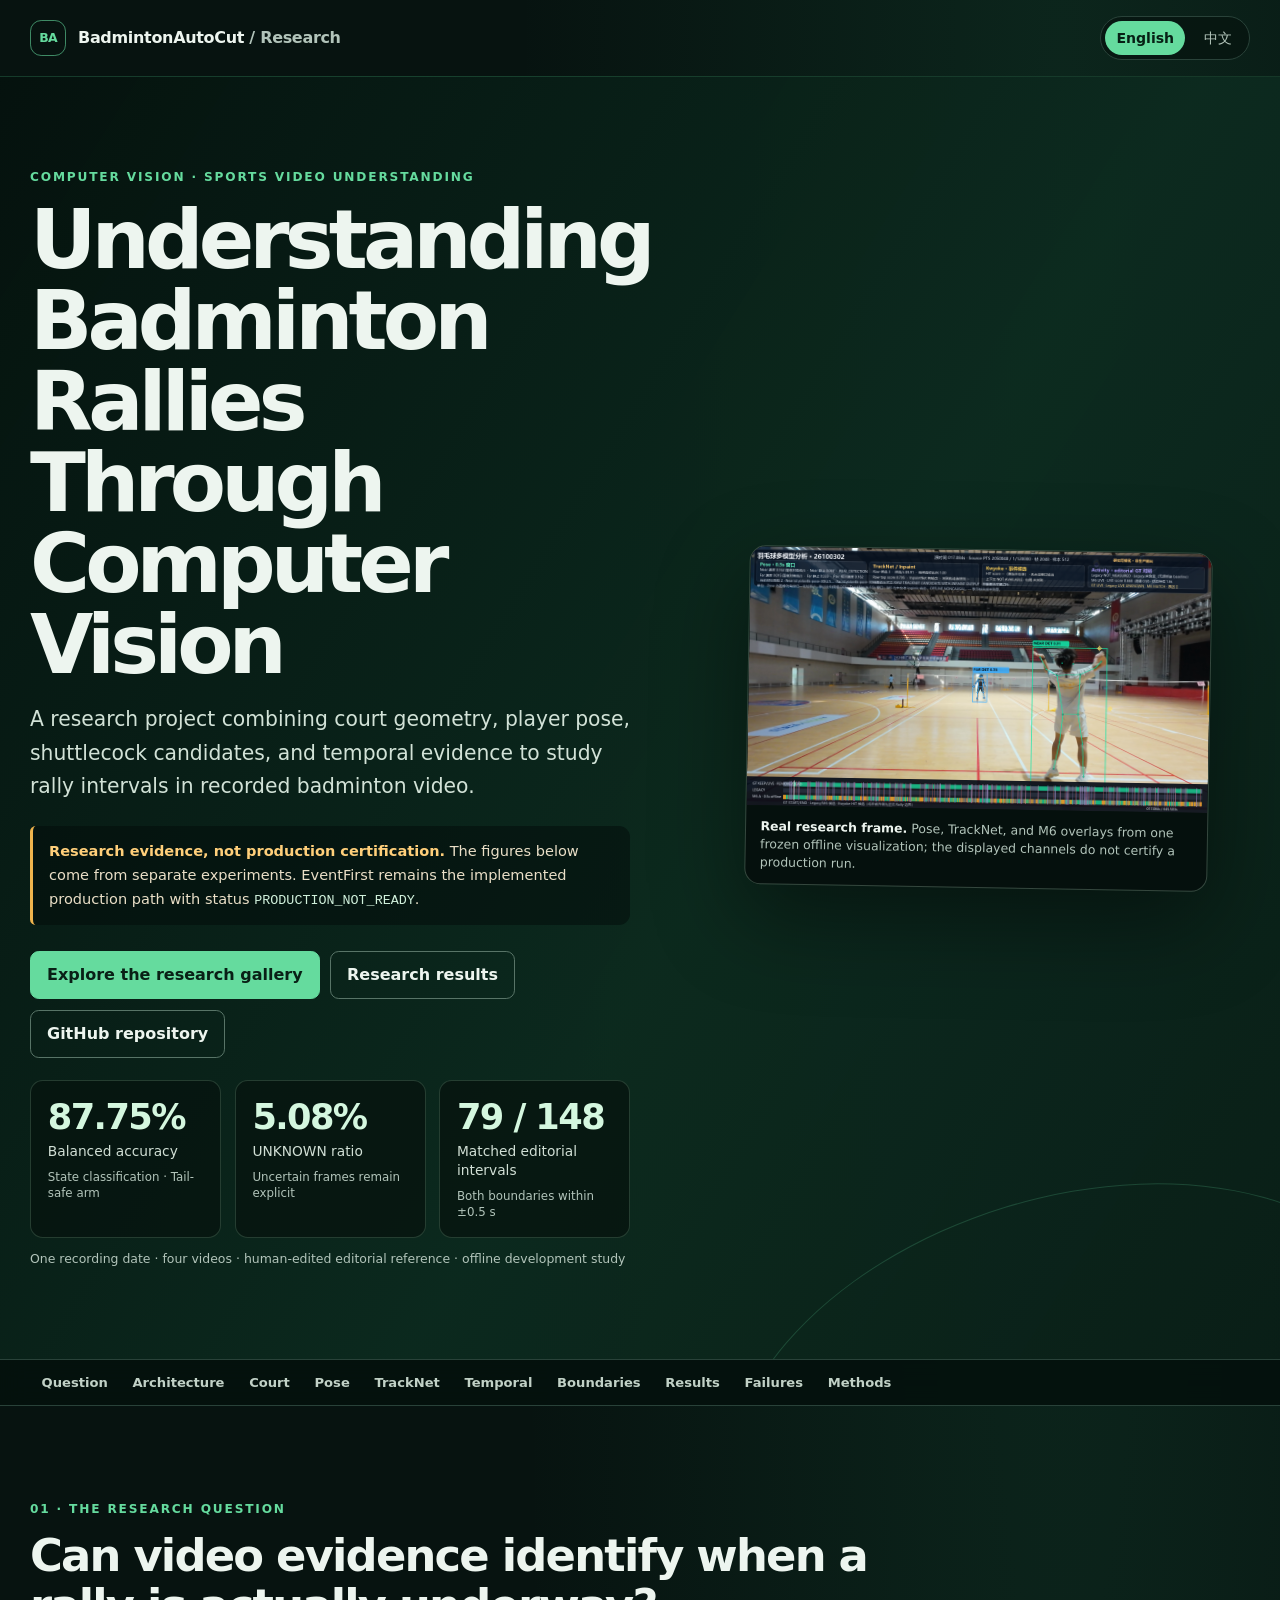
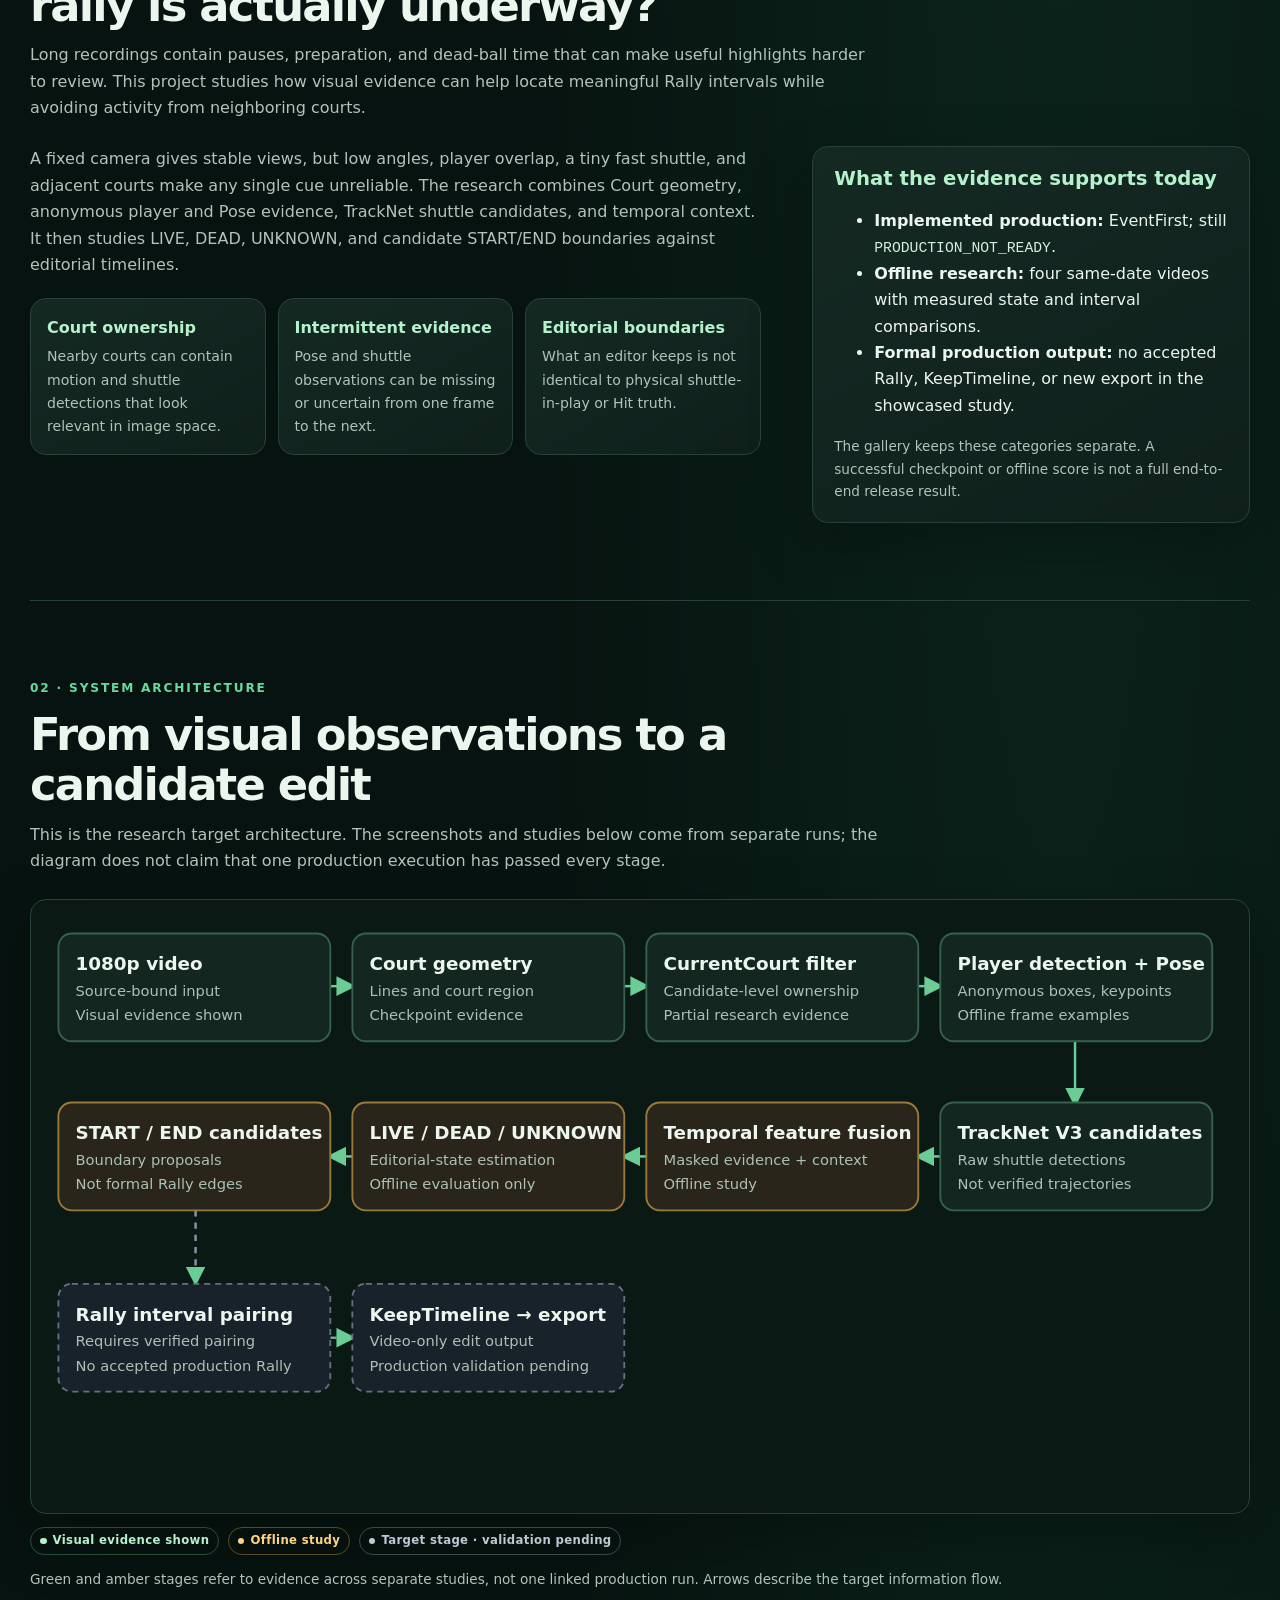
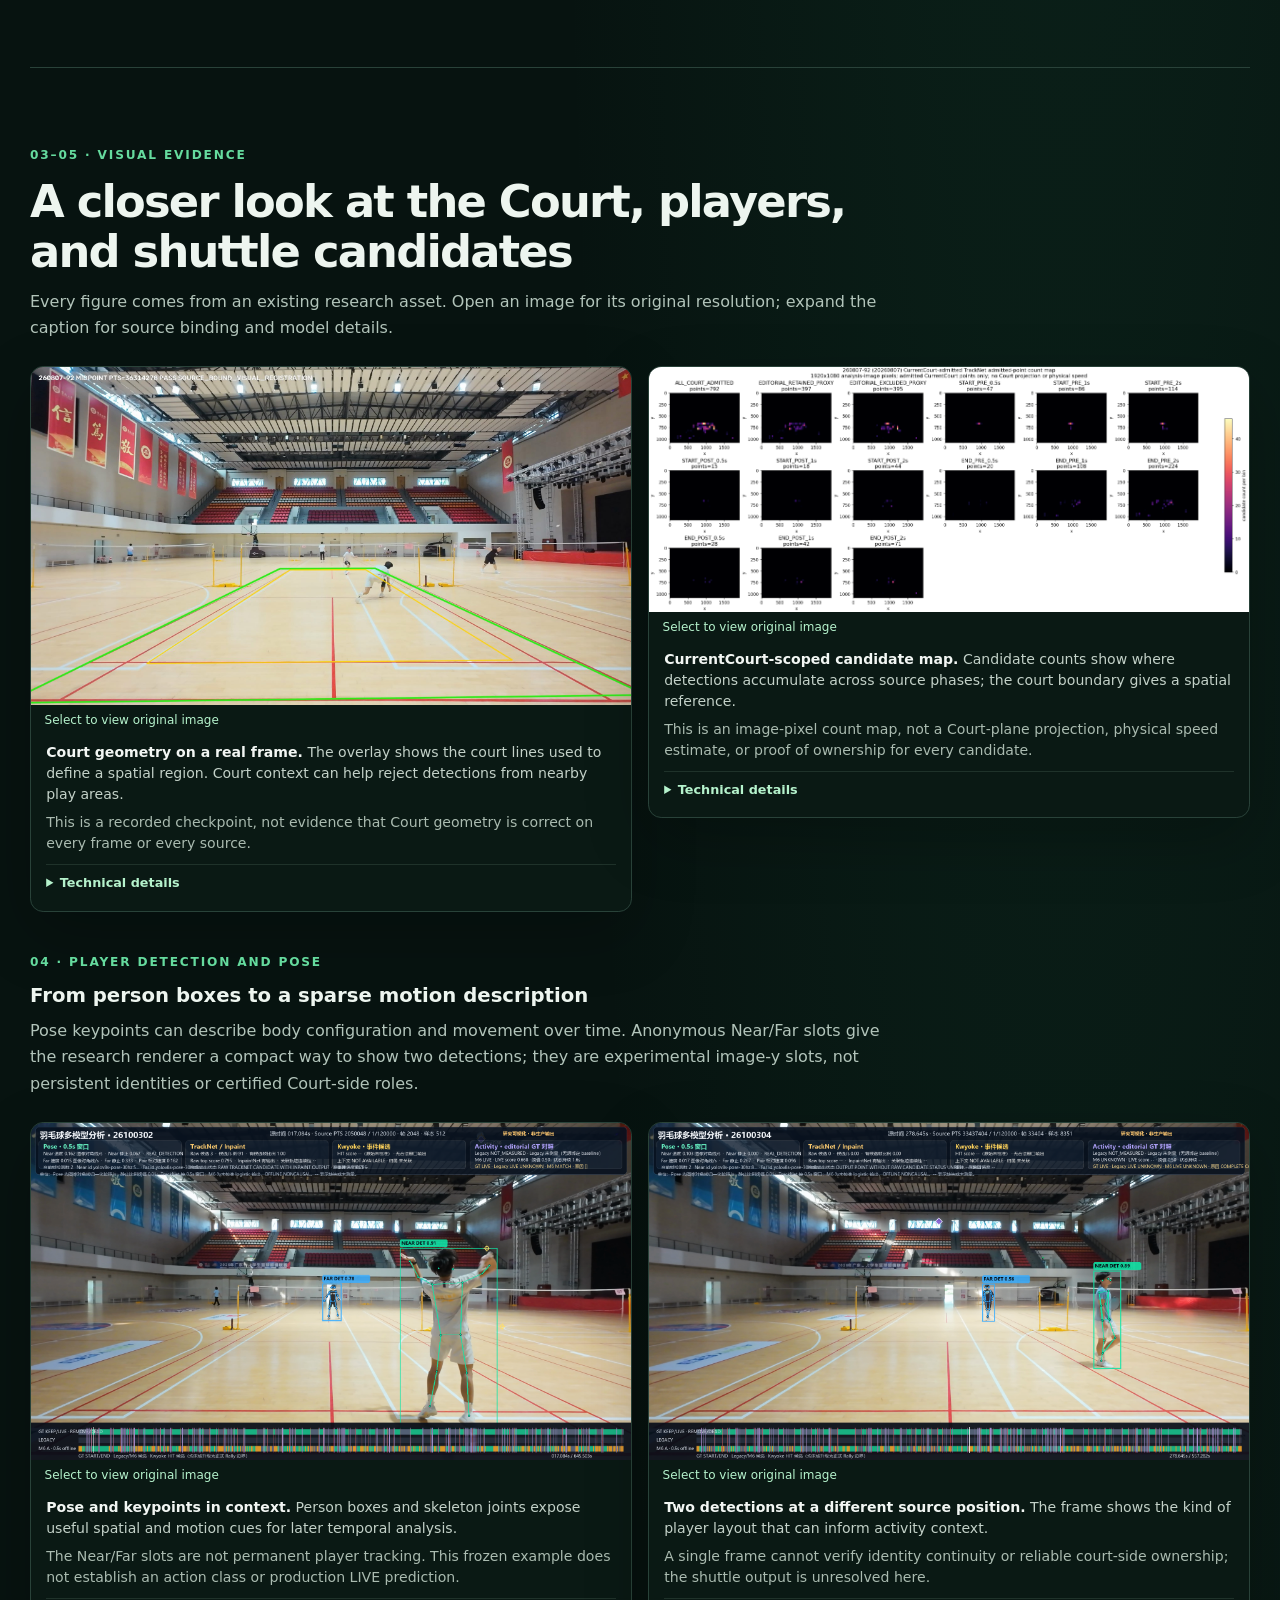
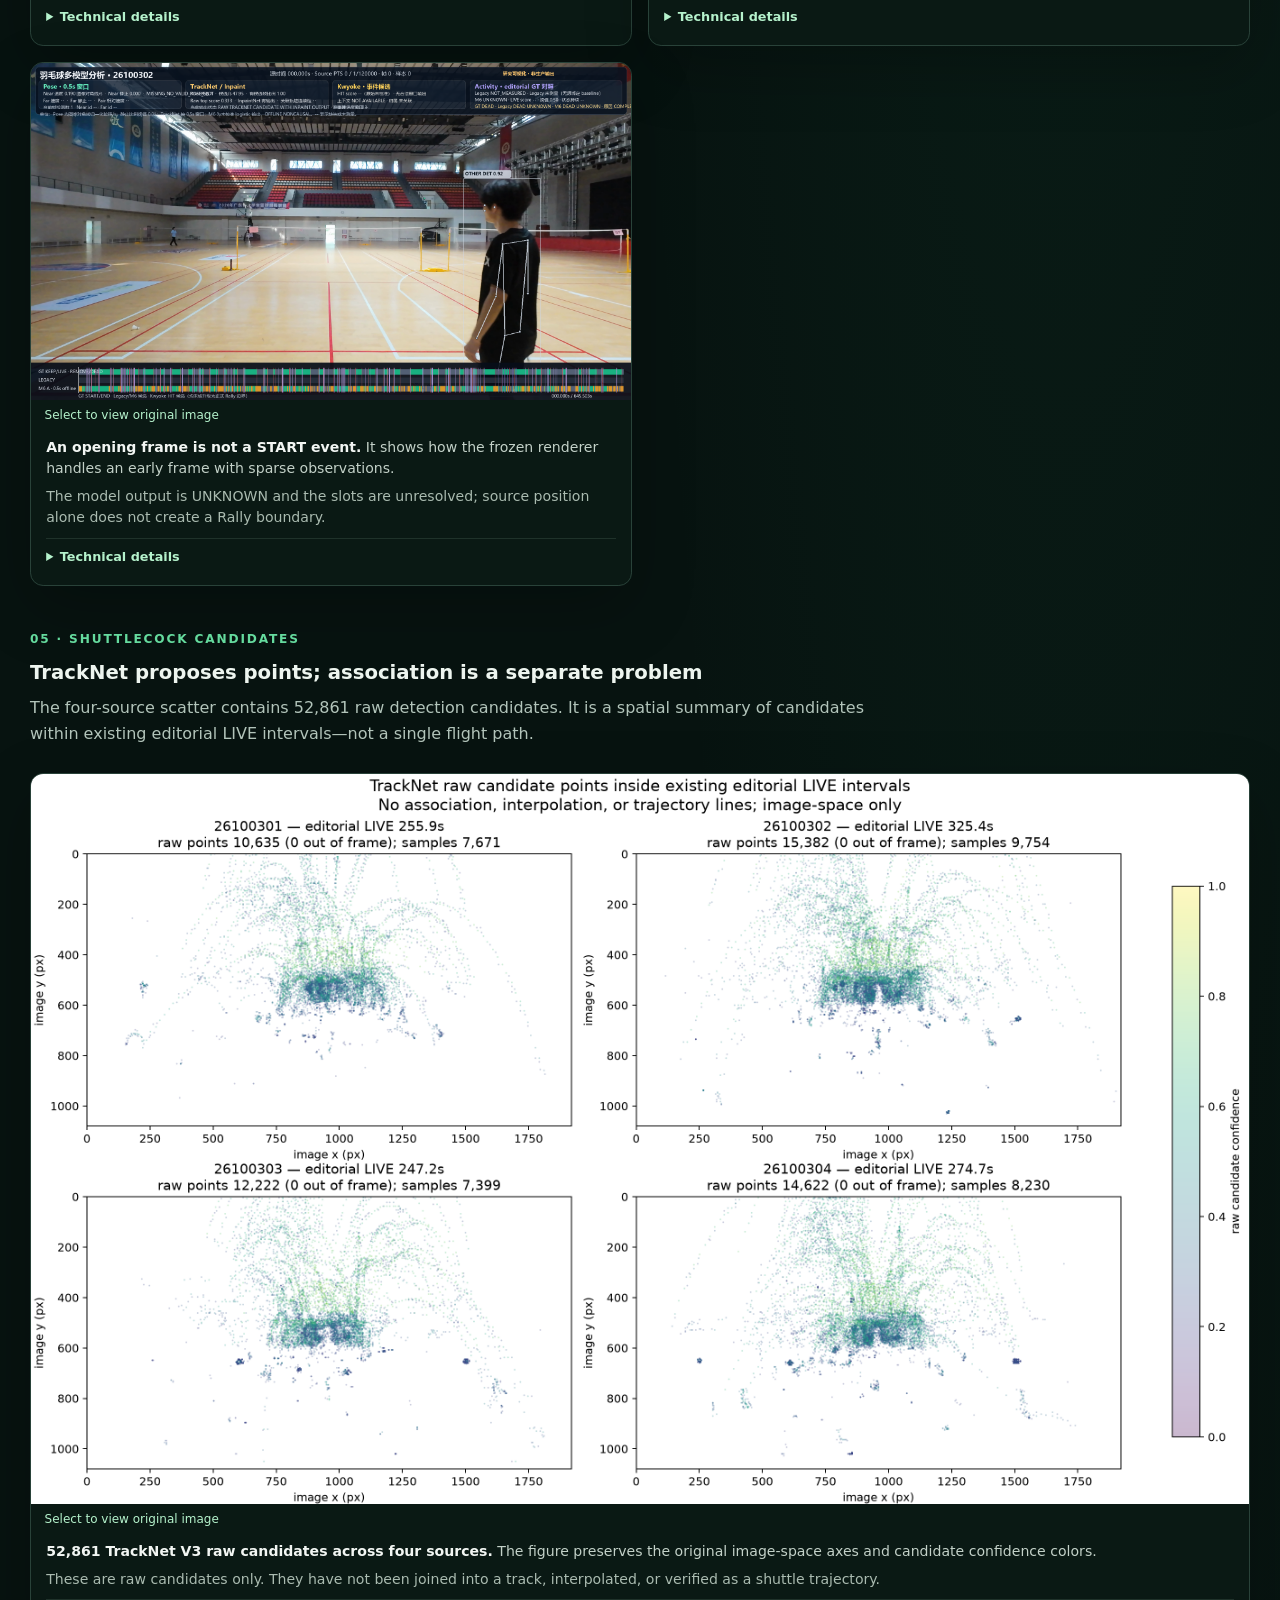
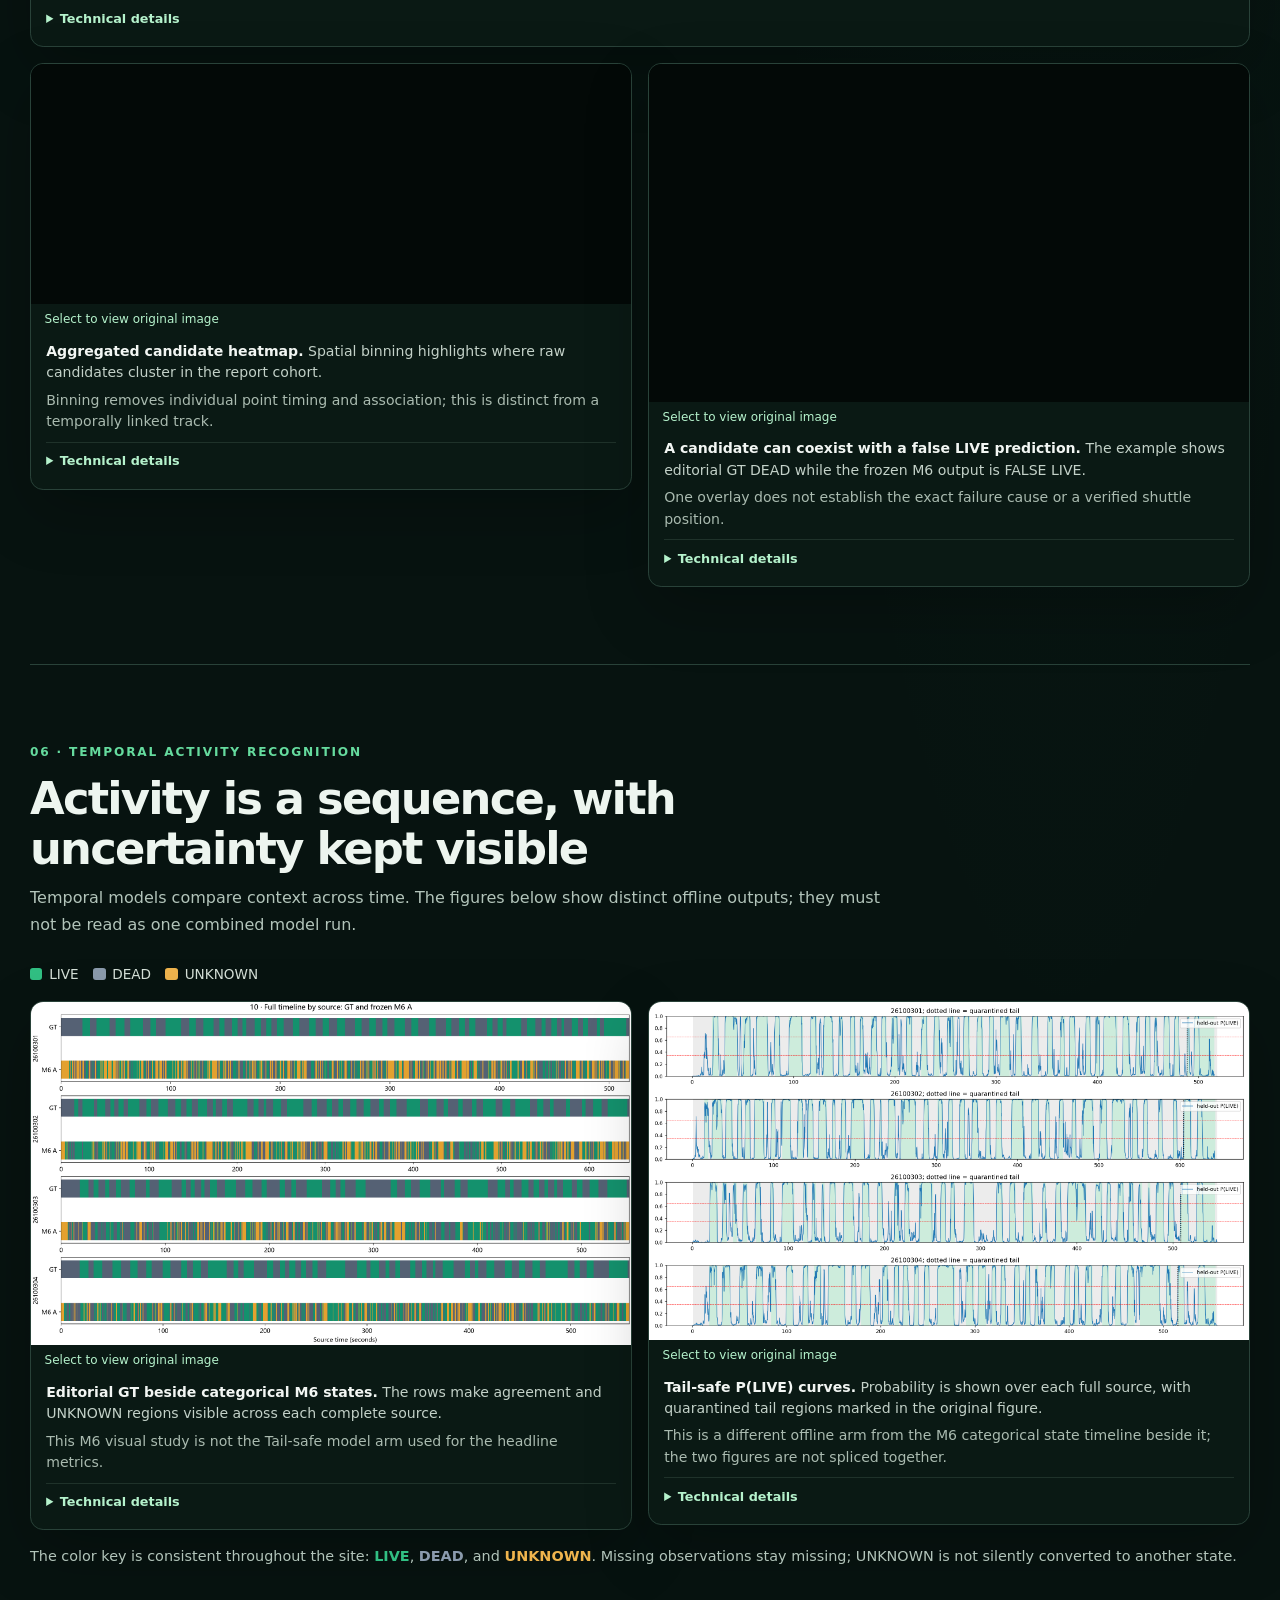
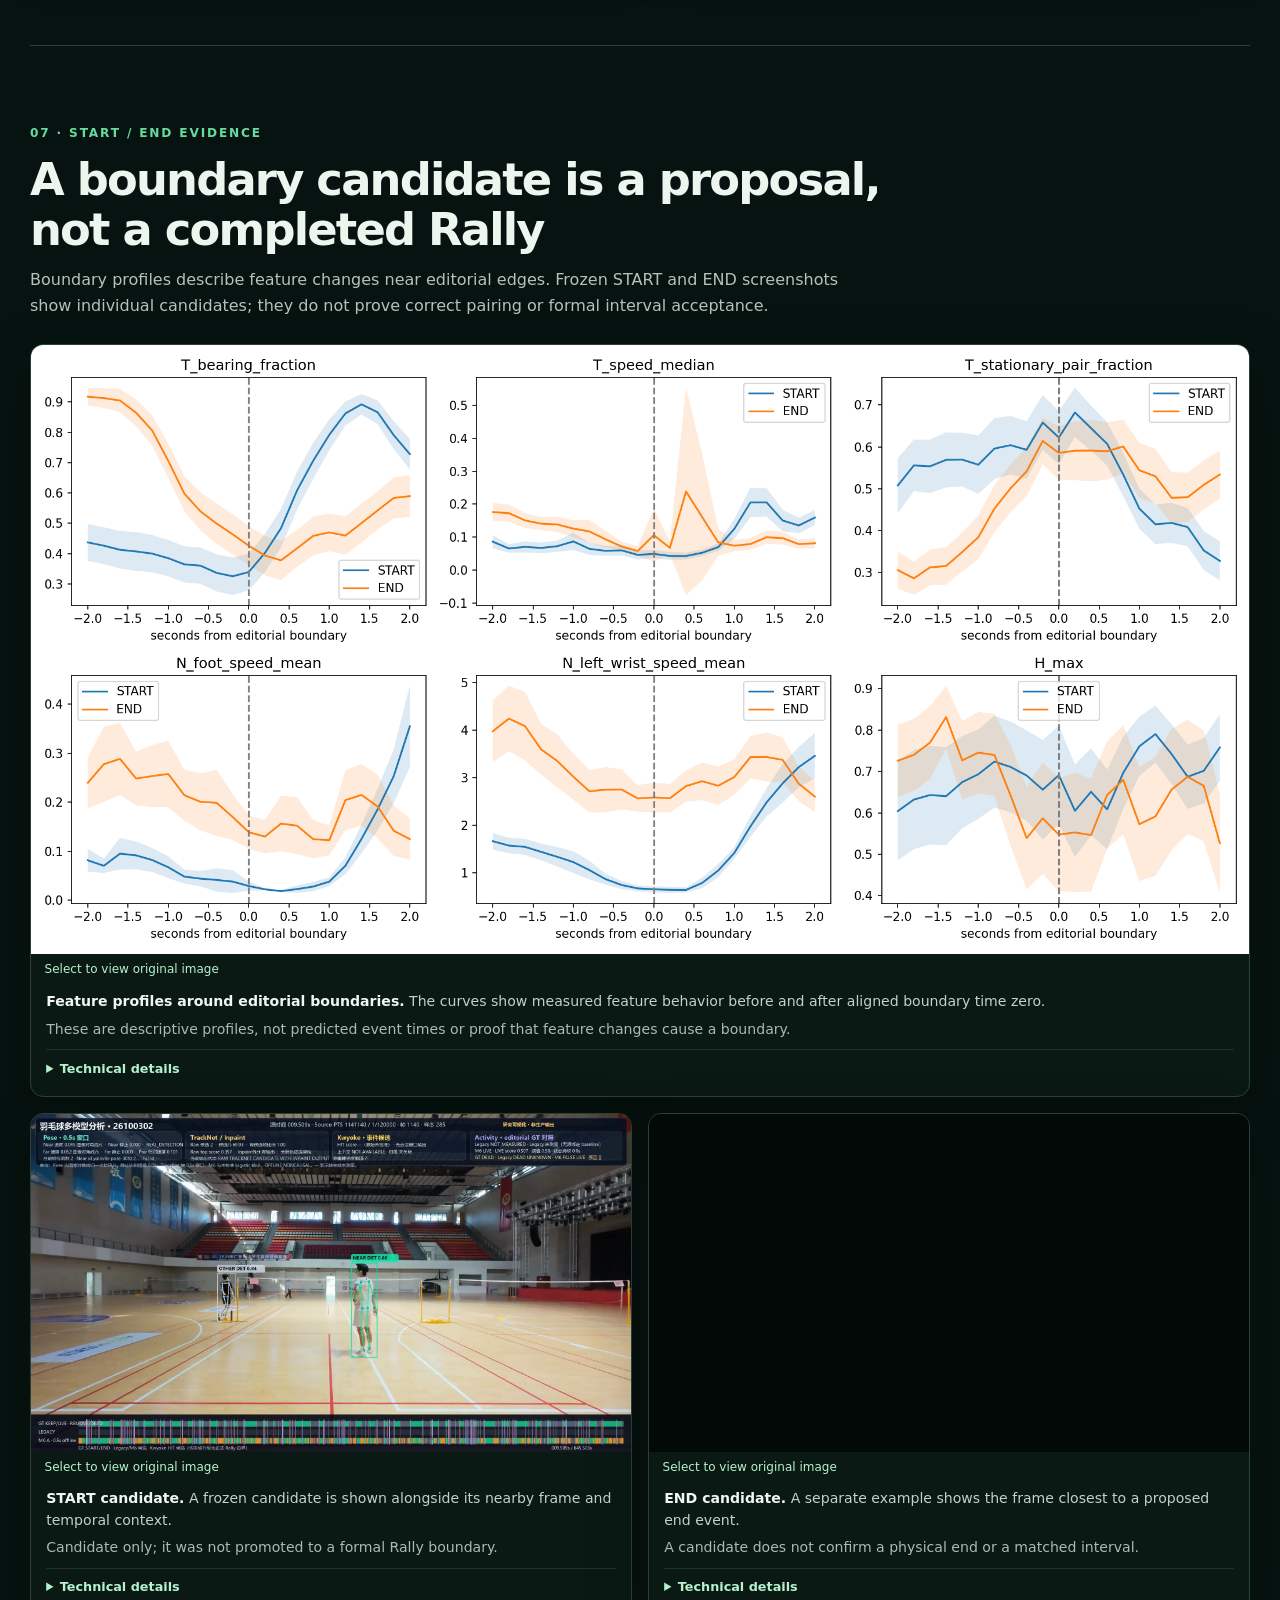
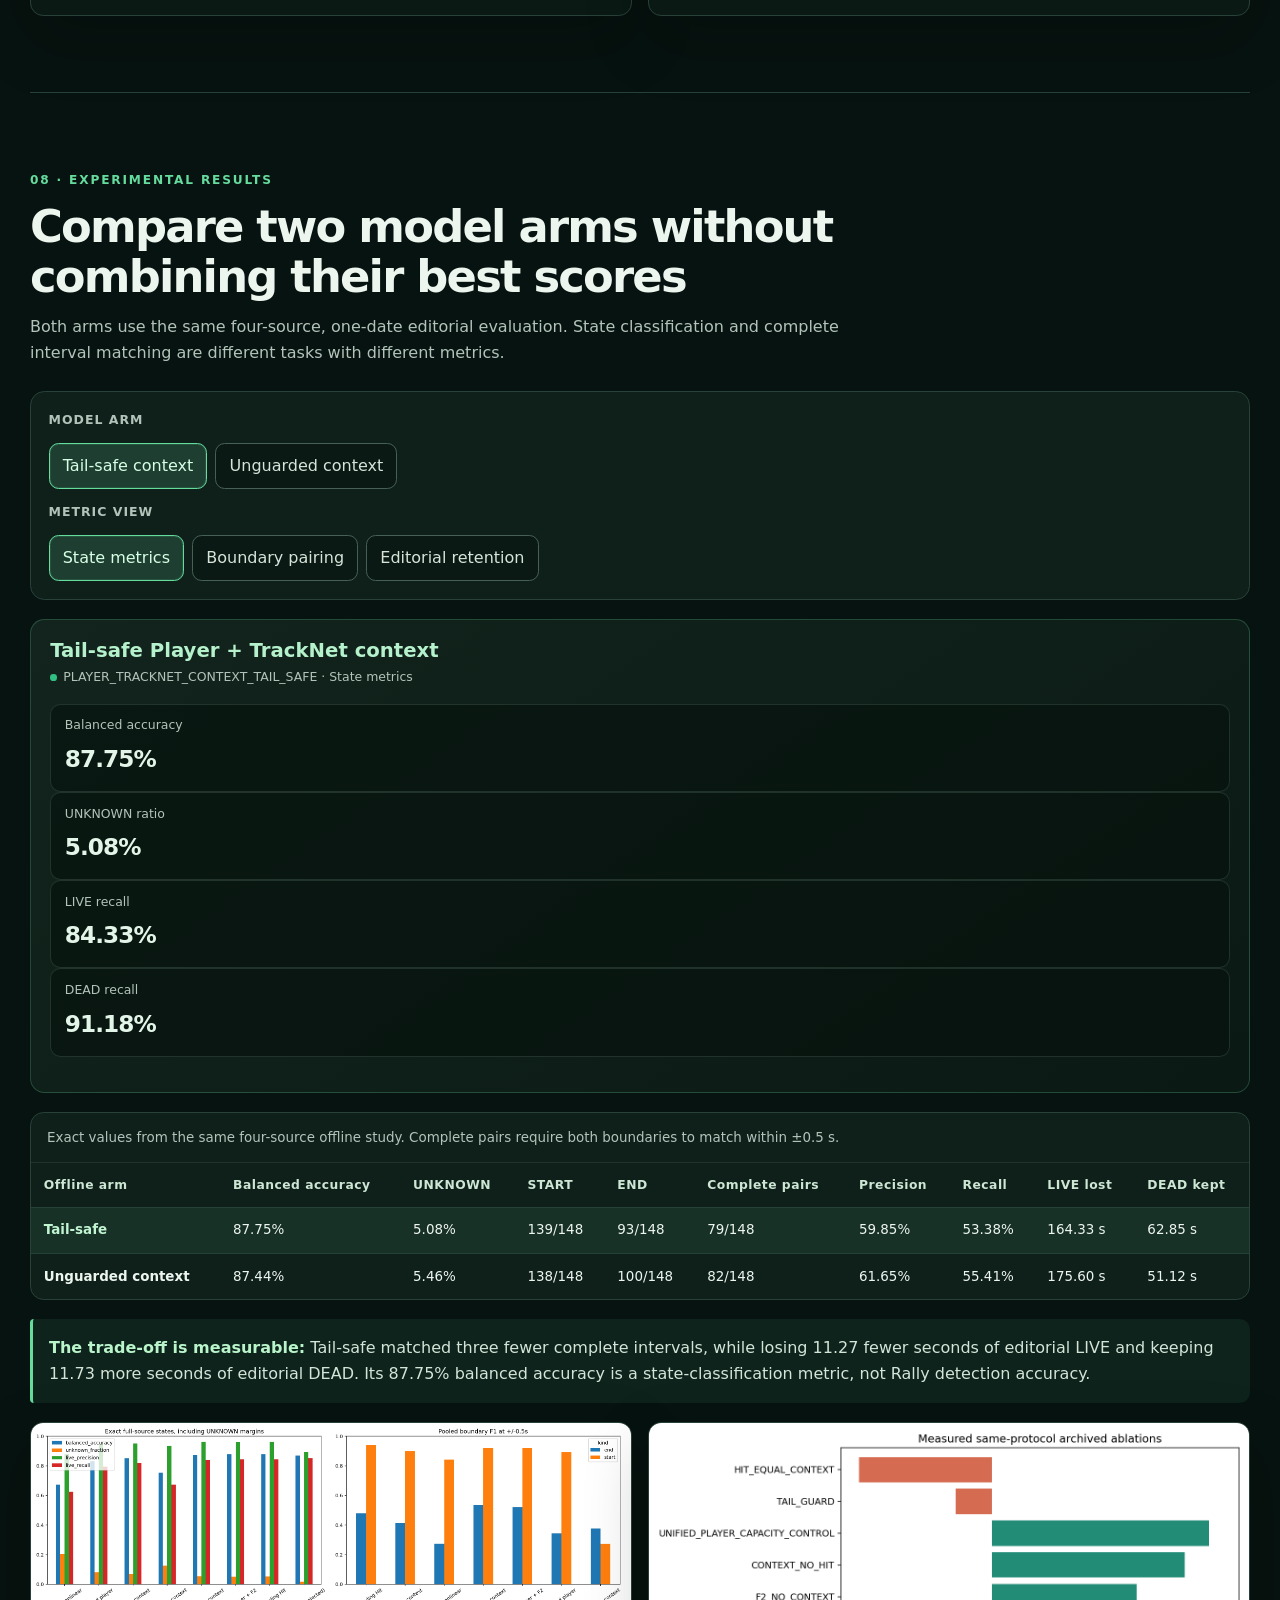
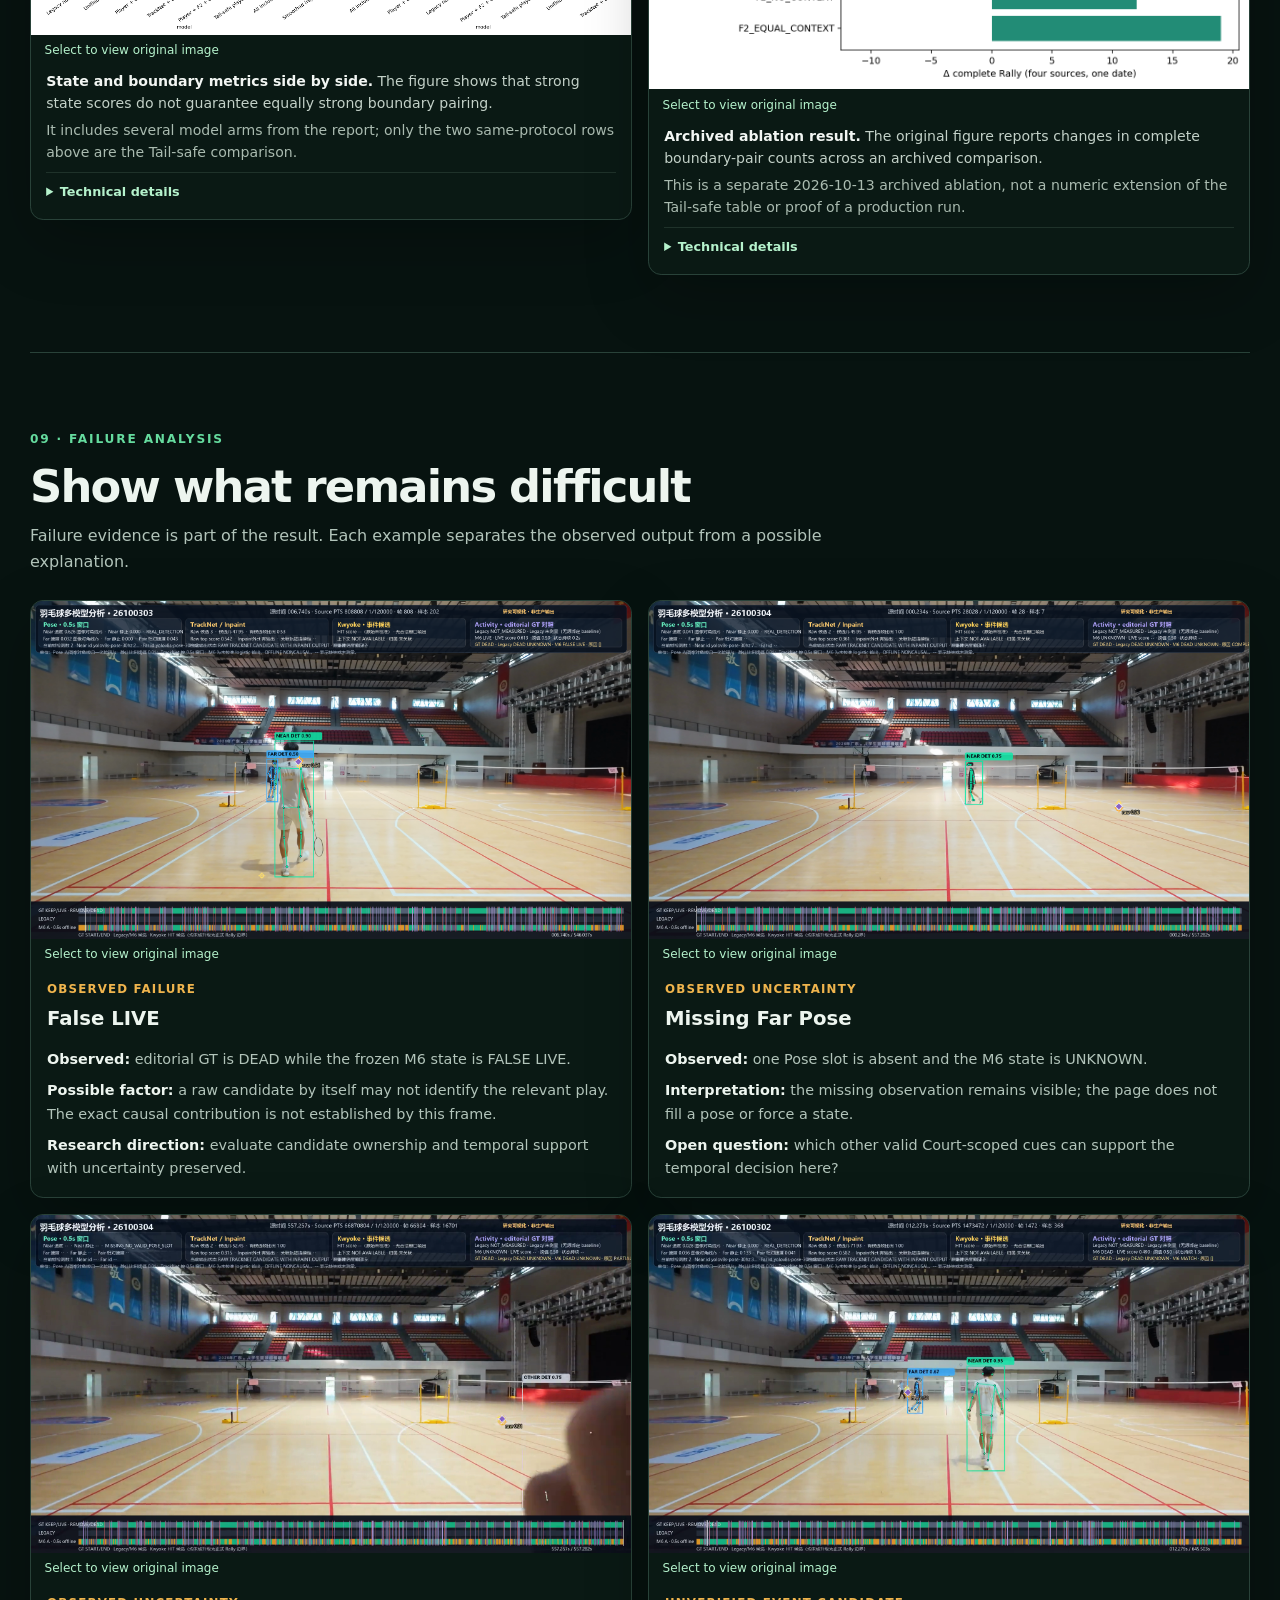
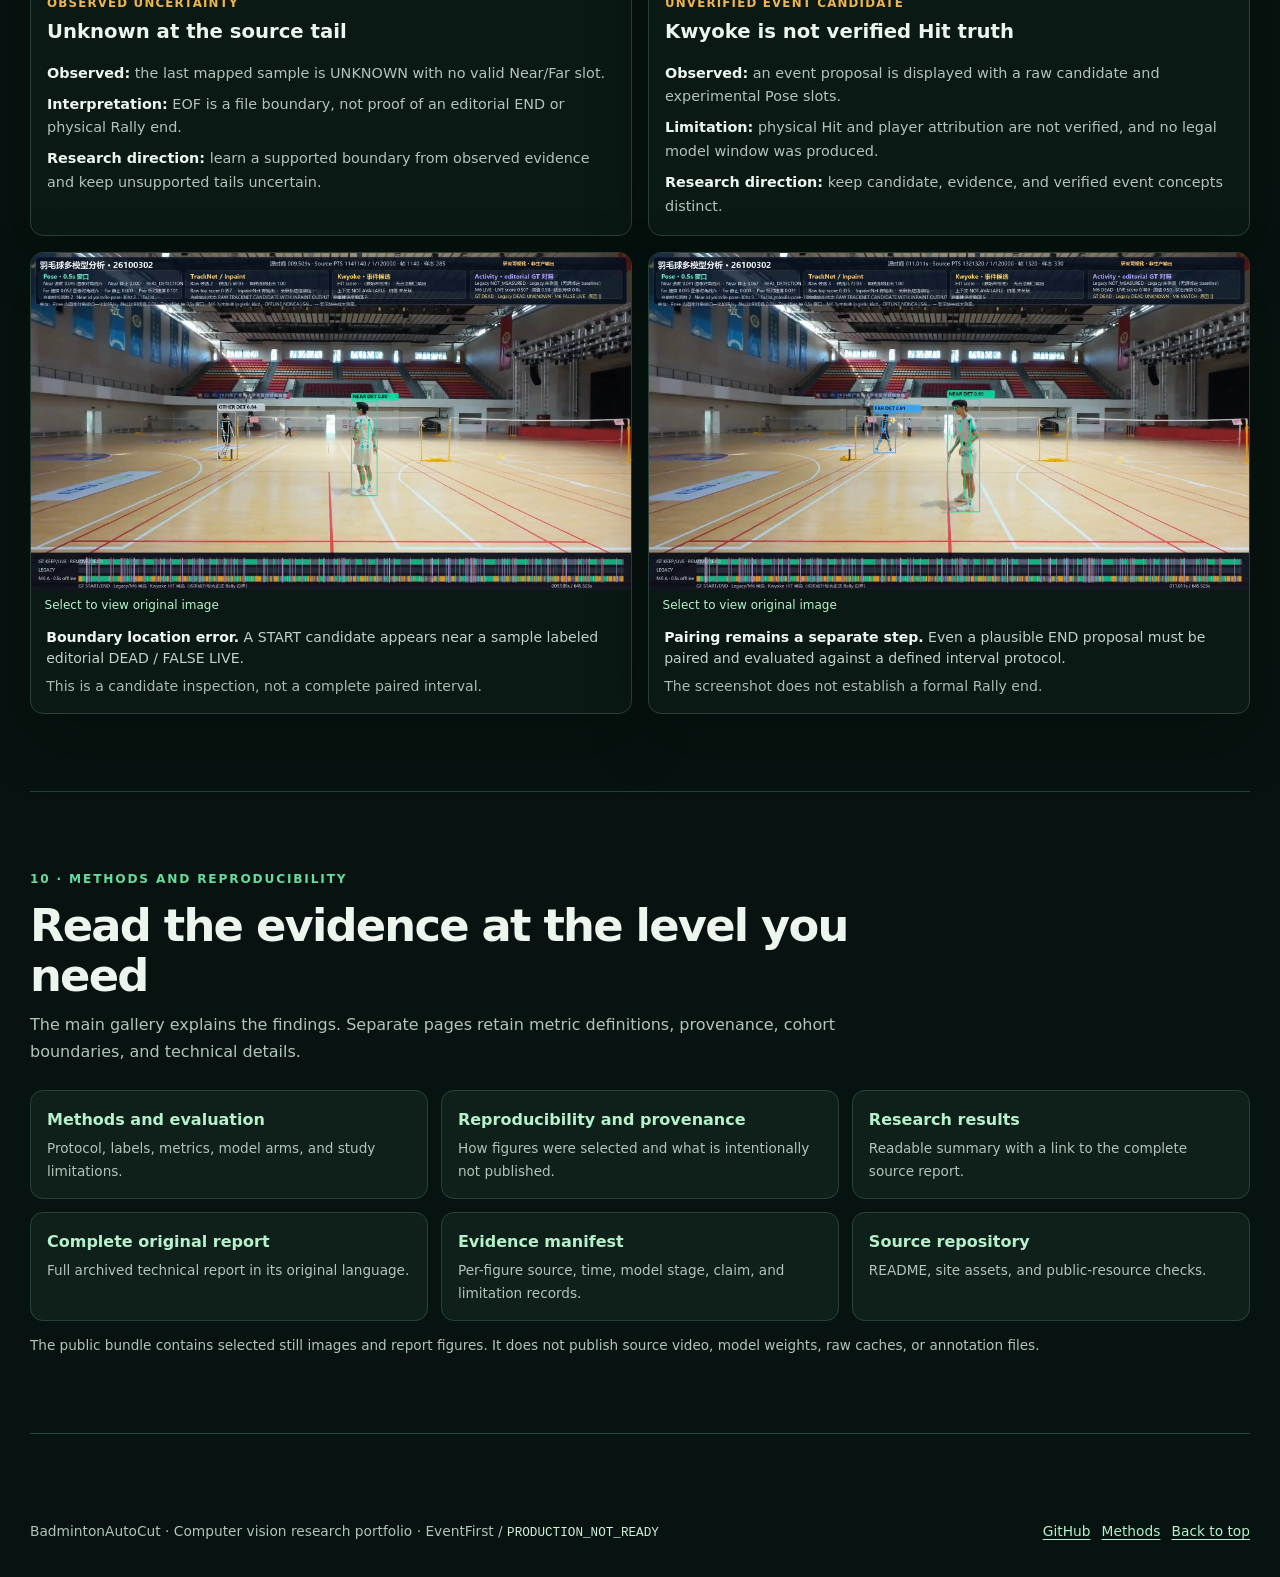
==== commit 5693a484: "Redesign bilingual research portfolio showcase" ====
--- a/docs/site/index.html
+++ b/docs/site/index.html
@@ -3,220 +3,405 @@
 <head>
   <meta charset="utf-8">
   <meta name="viewport" content="width=device-width, initial-scale=1">
-  <meta name="description" content="Source-attributed BadmintonAutoCut computer-vision research figures, model screenshots, timelines, and ablation results.">
-  <title>BadmintonAutoCut — Visual Research Evidence</title>
+  <meta name="description" content="A bilingual computer-vision research portfolio for badminton rally detection, with source-attributed Court, Pose, TrackNet, temporal, and offline evaluation evidence.">
+  <meta name="theme-color" content="#071310">
+  <title>BadmintonAutoCut — Computer Vision Research Portfolio</title>
+  <link rel="canonical" href="https://yucloer.github.io/BadmintonAutoCut-Demo/">
+  <link rel="alternate" hreflang="en" href="https://yucloer.github.io/BadmintonAutoCut-Demo/">
+  <link rel="alternate" hreflang="zh-CN" href="https://yucloer.github.io/BadmintonAutoCut-Demo/zh/">
+  <link rel="alternate" hreflang="x-default" href="https://yucloer.github.io/BadmintonAutoCut-Demo/">
   <link rel="stylesheet" href="styles.css">
+  <script src="site.js" defer></script>
 </head>
-<body>
-  <a class="skip-link" href="#main">Skip to evidence</a>
-  <header class="hero" id="overview">
-    <div class="hero__inner">
-      <p class="eyebrow">BADMINTONAUTOCUT · RESEARCH SHOWCASE</p>
-      <h1>Automatic Badminton Rally Detection &amp; Video Editing</h1>
-      <p class="hero__lead">Real source frames, Court and Pose overlays, TrackNet candidate maps, full-source state timelines, and measured offline comparisons.</p>
-      <div class="status-note" role="note">
-        <strong>Research evidence, not production certification.</strong>
-        The frame examples and M6 studies are historical offline visualizations. EventFirst remains the implemented production path with status <code>PRODUCTION_NOT_READY</code>.
-      </div>
-      <div class="hero__links">
-        <a class="button" href="https://github.com/YuCloer/BadmintonAutoCut-Demo">GitHub repository</a>
-        <a class="button button--quiet" href="RESEARCH_REPORT.html">Read the full report</a>
-        <a class="button button--quiet" href="METHODS.md">Methods and scope</a>
-      </div>
+<body data-site-root="./">
+  <a class="skip-link" href="#main">Skip to research</a>
+  <header class="site-header" id="overview">
+    <div class="topline">
+      <a class="brand" href="#overview" aria-label="BadmintonAutoCut research portfolio home">
+        <span class="brand-mark" aria-hidden="true">BA</span>
+        <span>BadmintonAutoCut <span class="muted">/ Research</span></span>
+      </a>
+      <nav class="language-switch" aria-label="Language">
+        <a href="./" aria-current="page" lang="en">English</a>
+        <a href="zh/" lang="zh-CN" hreflang="zh-CN">中文</a>
+      </nav>
     </div>
   </header>
 
-  <nav class="section-nav" aria-label="Gallery sections">
-    <a href="#court">Court</a>
-    <a href="#pose">Player and Pose</a>
-    <a href="#shuttle">Shuttle</a>
-    <a href="#timeline">Timeline</a>
-    <a href="#experiments">Experiments</a>
-    <a href="#failures">Failure analysis</a>
-    <a href="#methods">Methods</a>
+  <header class="hero" aria-labelledby="page-title">
+    <div class="hero-grid site-header">
+      <div>
+        <p class="eyebrow">Computer vision · Sports video understanding</p>
+        <h1 id="page-title">Understanding Badminton Rallies Through Computer Vision</h1>
+        <p class="hero-lead">A research project combining court geometry, player pose, shuttlecock candidates, and temporal evidence to study rally intervals in recorded badminton video.</p>
+        <p class="status-note" role="note"><strong>Research evidence, not production certification.</strong> The figures below come from separate experiments. EventFirst remains the implemented production path with status <code>PRODUCTION_NOT_READY</code>.</p>
+        <div class="hero-actions">
+          <a class="button" href="#gallery">Explore the research gallery</a>
+          <a class="button button--quiet" href="research-report.html">Research results</a>
+          <a class="button button--quiet" href="https://github.com/YuCloer/BadmintonAutoCut-Demo">GitHub repository</a>
+        </div>
+        <div class="stats" aria-label="Selected Tail-safe offline study metrics">
+          <div class="stat"><strong>87.75%</strong><span>Balanced accuracy</span><small>State classification · Tail-safe arm</small></div>
+          <div class="stat"><strong>5.08%</strong><span>UNKNOWN ratio</span><small>Uncertain frames remain explicit</small></div>
+          <div class="stat"><strong>79 / 148</strong><span>Matched editorial intervals</span><small>Both boundaries within ±0.5 s</small></div>
+        </div>
+        <p class="scope-line">One recording date · four videos · human-edited editorial reference · offline development study</p>
+      </div>
+      <figure class="hero-visual">
+        <a class="image-link" href="assets/evidence/m6-live-match-26100302-017-084s.png" data-zoom aria-label="Open full-resolution Pose research frame">
+          <img src="assets/evidence/m6-live-match-26100302-017-084s.png" width="1920" height="1080" alt="Real badminton frame with experimental Near and Far Pose boxes, keypoint skeletons, TrackNet candidate summary, and separate state timelines" fetchpriority="high" decoding="async">
+        </a>
+        <figcaption><strong>Real research frame.</strong> Pose, TrackNet, and M6 overlays from one frozen offline visualization; the displayed channels do not certify a production run.</figcaption>
+      </figure>
+    </div>
+  </header>
+
+  <nav class="section-nav" aria-label="Research sections">
+    <div class="section-nav-inner">
+      <a href="#overview-study">Question</a><a href="#architecture">Architecture</a><a href="#court">Court</a><a href="#pose">Pose</a><a href="#shuttle">TrackNet</a><a href="#timeline">Temporal</a><a href="#boundaries">Boundaries</a><a href="#experiments">Results</a><a href="#failures">Failures</a><a href="#methods">Methods</a>
+    </div>
   </nav>
 
-  <main id="main" class="page-shell">
-    <section class="section section--intro" aria-labelledby="scope-title">
-      <div>
-        <p class="eyebrow">WHAT YOU ARE SEEING</p>
-        <h2 id="scope-title">Overview: a visual record of separate research studies</h2>
-        <p>The Oct 3 cohort contains four sources: <code>26100301</code>–<code>26100304</code>. The Court checkpoint and Court-admitted spatial map belong to a separate Aug 7 source, <code>260807-92</code>. The Oct 13 ablation is another archived table-derived comparison.</p>
-        <p>Editorial GT is a human-edited timeline, not physical LIVE/DEAD or Hit truth. Click any image to open its original full-resolution file. Every figure has source, model/stage, experiment state, and limits recorded in the <a href="evidence-manifest.json">evidence manifest</a>.</p>
-      </div>
-      <aside class="scope-card">
-        <h3>Research pipeline</h3>
-        <ol class="pipeline">
-          <li>1080p source frame</li>
-          <li>Court and ownership evidence</li>
-          <li>Player boxes and Pose</li>
-          <li>TrackNet raw candidates</li>
-          <li>LIVE / DEAD / UNKNOWN study</li>
-          <li>START / END candidates</li>
-          <li>Rally → KeepTimeline → export</li>
-        </ol>
-        <p class="small-note">The public screenshots cover research stages. They do not mean every production gate above has passed.</p>
-      </aside>
-    </section>
-
-    <section class="section" id="source-positions" aria-labelledby="position-title">
-      <div class="section-heading">
-        <p class="eyebrow">SOURCE COVERAGE</p>
-        <h2 id="position-title">Start and middle frames from real videos</h2>
-        <p>These are distinct frozen model frames. The final mapped sample appears with the failure examples below.</p>
-      </div>
+  <main id="main" class="site-main">
+    <section class="section" id="overview-study" aria-labelledby="question-title">
+      <div class="section-heading">
+        <p class="eyebrow">01 · The research question</p>
+        <h2 id="question-title">Can video evidence identify when a rally is actually underway?</h2>
+        <p>Long recordings contain pauses, preparation, and dead-ball time that can make useful highlights harder to review. This project studies how visual evidence can help locate meaningful Rally intervals while avoiding activity from neighboring courts.</p>
+      </div>
+      <div class="intro-grid">
+        <div>
+          <p class="section-intro">A fixed camera gives stable views, but low angles, player overlap, a tiny fast shuttle, and adjacent courts make any single cue unreliable. The research combines Court geometry, anonymous player and Pose evidence, TrackNet shuttle candidates, and temporal context. It then studies LIVE, DEAD, UNKNOWN, and candidate START/END boundaries against editorial timelines.</p>
+          <div class="challenge-grid">
+            <article class="challenge-card"><strong>Court ownership</strong><p>Nearby courts can contain motion and shuttle detections that look relevant in image space.</p></article>
+            <article class="challenge-card"><strong>Intermittent evidence</strong><p>Pose and shuttle observations can be missing or uncertain from one frame to the next.</p></article>
+            <article class="challenge-card"><strong>Editorial boundaries</strong><p>What an editor keeps is not identical to physical shuttle-in-play or Hit truth.</p></article>
+          </div>
+        </div>
+        <aside class="panel">
+          <h3>What the evidence supports today</h3>
+          <ul>
+            <li><strong>Implemented production:</strong> EventFirst; still <code>PRODUCTION_NOT_READY</code>.</li>
+            <li><strong>Offline research:</strong> four same-date videos with measured state and interval comparisons.</li>
+            <li><strong>Formal production output:</strong> no accepted Rally, KeepTimeline, or new export in the showcased study.</li>
+          </ul>
+          <p class="small-note">The gallery keeps these categories separate. A successful checkpoint or offline score is not a full end-to-end release result.</p>
+        </aside>
+      </div>
+    </section>
+
+    <section class="section" id="architecture" aria-labelledby="architecture-title">
+      <div class="section-heading">
+        <p class="eyebrow">02 · System architecture</p>
+        <h2 id="architecture-title">From visual observations to a candidate edit</h2>
+        <p>This is the research target architecture. The screenshots and studies below come from separate runs; the diagram does not claim that one production execution has passed every stage.</p>
+      </div>
+      <div class="architecture-wrap">
+        <svg class="architecture" viewBox="0 0 980 486" role="img" aria-labelledby="arch-title arch-desc">
+          <title id="arch-title">BadmintonAutoCut research pipeline</title>
+          <desc id="arch-desc">A ten-stage diagram from 1080p video through Court and CurrentCourt filtering, Pose and TrackNet evidence, temporal fusion, activity states and boundary candidates, Rally intervals, and KeepTimeline video export. Later steps require further production validation.</desc>
+          <defs><marker id="arrow" markerWidth="8" markerHeight="8" refX="6.5" refY="4" orient="auto"><path d="M0,0 L8,4 L0,8 Z" fill="#69cd95"/></marker></defs>
+          <path class="arrow" d="M237 63 H255"/><path class="arrow" d="M477 63 H495"/><path class="arrow" d="M717 63 H735"/>
+          <path class="arrow" d="M845 108 V159"/><path class="arrow" d="M735 202 H717"/><path class="arrow" d="M495 202 H477"/><path class="arrow" d="M255 202 H237"/>
+          <path class="arrow arrow-target" d="M127 246 V305"/><path class="arrow arrow-target" d="M237 350 H255"/>
+          <g transform="translate(15 20)"><rect class="node" width="222" height="88" rx="11"/><text class="node-title" x="14" y="30">1080p video</text><text class="node-sub" x="14" y="51">Source-bound input</text><text class="node-sub" x="14" y="71">Visual evidence shown</text></g>
+          <g transform="translate(255 20)"><rect class="node" width="222" height="88" rx="11"/><text class="node-title" x="14" y="30">Court geometry</text><text class="node-sub" x="14" y="51">Lines and court region</text><text class="node-sub" x="14" y="71">Checkpoint evidence</text></g>
+          <g transform="translate(495 20)"><rect class="node" width="222" height="88" rx="11"/><text class="node-title" x="14" y="30">CurrentCourt filter</text><text class="node-sub" x="14" y="51">Candidate-level ownership</text><text class="node-sub" x="14" y="71">Partial research evidence</text></g>
+          <g transform="translate(735 20)"><rect class="node" width="222" height="88" rx="11"/><text class="node-title" x="14" y="30">Player detection + Pose</text><text class="node-sub" x="14" y="51">Anonymous boxes, keypoints</text><text class="node-sub" x="14" y="71">Offline frame examples</text></g>
+          <g transform="translate(735 158)"><rect class="node" width="222" height="88" rx="11"/><text class="node-title" x="14" y="30">TrackNet V3 candidates</text><text class="node-sub" x="14" y="51">Raw shuttle detections</text><text class="node-sub" x="14" y="71">Not verified trajectories</text></g>
+          <g transform="translate(495 158)"><rect class="node node-offline" width="222" height="88" rx="11"/><text class="node-title" x="14" y="30">Temporal feature fusion</text><text class="node-sub" x="14" y="51">Masked evidence + context</text><text class="node-sub" x="14" y="71">Offline study</text></g>
+          <g transform="translate(255 158)"><rect class="node node-offline" width="222" height="88" rx="11"/><text class="node-title" x="14" y="30">LIVE / DEAD / UNKNOWN</text><text class="node-sub" x="14" y="51">Editorial-state estimation</text><text class="node-sub" x="14" y="71">Offline evaluation only</text></g>
+          <g transform="translate(15 158)"><rect class="node node-offline" width="222" height="88" rx="11"/><text class="node-title" x="14" y="30">START / END candidates</text><text class="node-sub" x="14" y="51">Boundary proposals</text><text class="node-sub" x="14" y="71">Not formal Rally edges</text></g>
+          <g transform="translate(15 306)"><rect class="node node-target" width="222" height="88" rx="11"/><text class="node-title" x="14" y="30">Rally interval pairing</text><text class="node-sub" x="14" y="51">Requires verified pairing</text><text class="node-sub" x="14" y="71">No accepted production Rally</text></g>
+          <g transform="translate(255 306)"><rect class="node node-target" width="222" height="88" rx="11"/><text class="node-title" x="14" y="30">KeepTimeline → export</text><text class="node-sub" x="14" y="51">Video-only edit output</text><text class="node-sub" x="14" y="71">Production validation pending</text></g>
+        </svg>
+      </div>
+      <div class="legend-row" aria-label="Architecture evidence status">
+        <span class="tag">Visual evidence shown</span><span class="tag tag--offline">Offline study</span><span class="tag tag--planned">Target stage · validation pending</span>
+      </div>
+      <p class="small-note">Green and amber stages refer to evidence across separate studies, not one linked production run. Arrows describe the target information flow.</p>
+    </section>
+
+    <section class="section" id="gallery" aria-labelledby="gallery-title">
+      <div class="section-heading">
+        <p class="eyebrow">03–05 · Visual evidence</p>
+        <h2 id="gallery-title">A closer look at the Court, players, and shuttle candidates</h2>
+        <p>Every figure comes from an existing research asset. Open an image for its original resolution; expand the caption for source binding and model details.</p>
+      </div>
+
       <div class="figure-grid">
-        <figure class="evidence-card">
-          <a class="image-link" href="assets/evidence/m6-source-start-26100302-000-000s.png"><img src="assets/evidence/m6-source-start-26100302-000-000s.png" alt="Exact source-start frame for 26100302 with frozen Pose, TrackNet, and activity overlays" loading="lazy" decoding="async"></a>
-          <figcaption><strong>Opening frame · Source 26100302 · 0.000 s · PTS 0 / frame 0.</strong> M6 frozen zero-shot visualization, editorial GT DEAD and M6 UNKNOWN. This is a source-position frame, not a START event; Near/Far pose slots are unresolved.</figcaption>
-        </figure>
-        <figure class="evidence-card">
-          <a class="image-link" href="assets/evidence/m6-source-midpoint-26100304-278-645s.png"><img src="assets/evidence/m6-source-midpoint-26100304-278-645s.png" alt="Midpoint frame for 26100304 with Near and Far Pose boxes and skeletons" loading="lazy" decoding="async"></a>
-          <figcaption><strong>Mid-source frame · Source 26100304 · 278.645 s · PTS 33,437,404 / frame 33,404.</strong> M6 frozen zero-shot visualization with both Pose slots visible; editorial GT LIVE and M6 UNKNOWN. The shuttle output is unresolved without a raw candidate.</figcaption>
-        </figure>
-      </div>
-    </section>
-
-    <section class="section" id="court" aria-labelledby="court-title">
-      <div class="section-heading">
-        <p class="eyebrow">EVIDENCE TYPE A · VIDEO AND COURT</p>
-        <h2 id="court-title">Court geometry on a real source frame</h2>
-        <p>This Aug 7 checkpoint is shown separately from the Oct 3 four-source M6 study.</p>
+        <figure class="evidence-card" id="court">
+          <a class="image-link" href="assets/evidence/court-260807-92-midpoint.jpg" data-zoom aria-label="Open full-resolution Court geometry image"><img src="assets/evidence/court-260807-92-midpoint.jpg" width="1920" height="1080" alt="Real badminton frame with the Court geometry overlay and source-bound midpoint checkpoint result" loading="lazy" decoding="async"></a>
+          <span class="image-cta">Select to view original image</span>
+          <figcaption><strong>Court geometry on a real frame.</strong> The overlay shows the court lines used to define a spatial region. Court context can help reject detections from nearby play areas.<span class="caption-limit">This is a recorded checkpoint, not evidence that Court geometry is correct on every frame or every source.</span>
+            <details><summary>Technical details</summary><p>Study: 2026-08-07, source <code>260807-92</code>. Automatic Court evidence and source-bound visual registration passed at the recorded checkpoints. This source belongs to a different study from the October four-video cohort.</p></details>
+          </figcaption>
+        </figure>
+        <figure class="evidence-card">
+          <a class="image-link" href="assets/evidence/tracknet-currentcourt-count-map-260807-92.png" data-zoom aria-label="Open full-resolution CurrentCourt candidate count map"><img src="assets/evidence/tracknet-currentcourt-count-map-260807-92.png" width="2535" height="1033" alt="Image-space count map of TrackNet candidate detections admitted within the Court-scoped region across source phases" loading="lazy" decoding="async"></a>
+          <span class="image-cta">Select to view original image</span>
+          <figcaption><strong>CurrentCourt-scoped candidate map.</strong> Candidate counts show where detections accumulate across source phases; the court boundary gives a spatial reference.<span class="caption-limit">This is an image-pixel count map, not a Court-plane projection, physical speed estimate, or proof of ownership for every candidate.</span>
+            <details><summary>Technical details</summary><p>Separate Court-scoped study, 2026-08-07, source <code>260807-92</code>. Counts are aggregated by phase and image-space bin.</p></details>
+          </figcaption>
+        </figure>
+      </div>
+
+      <div class="section-heading" id="pose" style="margin-top:2.5rem">
+        <p class="eyebrow">04 · Player detection and Pose</p>
+        <h3>From person boxes to a sparse motion description</h3>
+        <p>Pose keypoints can describe body configuration and movement over time. Anonymous Near/Far slots give the research renderer a compact way to show two detections; they are experimental image-y slots, not persistent identities or certified Court-side roles.</p>
+      </div>
+      <div class="figure-grid">
+        <figure class="evidence-card">
+          <a class="image-link" href="assets/evidence/m6-live-match-26100302-017-084s.png" data-zoom aria-label="Open full-resolution Pose and skeleton example"><img src="assets/evidence/m6-live-match-26100302-017-084s.png" width="1920" height="1080" alt="Badminton frame with two experimental Near and Far person boxes, keypoint skeletons, and separate activity timelines" loading="lazy" decoding="async"></a>
+          <span class="image-cta">Select to view original image</span>
+          <figcaption><strong>Pose and keypoints in context.</strong> Person boxes and skeleton joints expose useful spatial and motion cues for later temporal analysis.<span class="caption-limit">The Near/Far slots are not permanent player tracking. This frozen example does not establish an action class or production LIVE prediction.</span>
+            <details><summary>Technical details</summary><p>Frozen M6 visualization, source <code>26100302</code> at 17.084 s; PTS 2,050,048, frame 2,048. Experimental image-y slots; no target-GT parameter tuning.</p></details>
+          </figcaption>
+        </figure>
+        <figure class="evidence-card">
+          <a class="image-link" href="assets/evidence/m6-source-midpoint-26100304-278-645s.png" data-zoom aria-label="Open full-resolution midpoint frame with both Pose slots"><img src="assets/evidence/m6-source-midpoint-26100304-278-645s.png" width="1920" height="1080" alt="Midpoint frame with two experimental person detection boxes and Pose skeletons on a badminton court" loading="lazy" decoding="async"></a>
+          <span class="image-cta">Select to view original image</span>
+          <figcaption><strong>Two detections at a different source position.</strong> The frame shows the kind of player layout that can inform activity context.<span class="caption-limit">A single frame cannot verify identity continuity or reliable court-side ownership; the shuttle output is unresolved here.</span>
+            <details><summary>Technical details</summary><p>Frozen M6 visualization, source <code>26100304</code> at 278.645 s; PTS 33,437,404, frame 33,404. This is not the same source as the Court checkpoint above.</p></details>
+          </figcaption>
+        </figure>
+        <figure class="evidence-card">
+          <a class="image-link" href="assets/evidence/m6-source-start-26100302-000-000s.png" data-zoom aria-label="Open full-resolution source-start frame"><img src="assets/evidence/m6-source-start-26100302-000-000s.png" width="1920" height="1080" alt="Opening source frame with Pose, TrackNet, and M6 state overlays marked as separate offline evidence" loading="lazy" decoding="async"></a>
+          <span class="image-cta">Select to view original image</span>
+          <figcaption><strong>An opening frame is not a START event.</strong> It shows how the frozen renderer handles an early frame with sparse observations.<span class="caption-limit">The model output is UNKNOWN and the slots are unresolved; source position alone does not create a Rally boundary.</span>
+            <details><summary>Technical details</summary><p>Source <code>26100302</code> at 0.000 s; PTS 0, frame 0. Frozen zero-shot M6 visualization; editorial GT DEAD and M6 UNKNOWN.</p></details>
+          </figcaption>
+        </figure>
+      </div>
+
+      <div class="section-heading" id="shuttle" style="margin-top:2.7rem">
+        <p class="eyebrow">05 · Shuttlecock candidates</p>
+        <h3>TrackNet proposes points; association is a separate problem</h3>
+        <p>The four-source scatter contains 52,861 raw detection candidates. It is a spatial summary of candidates within existing editorial LIVE intervals—not a single flight path.</p>
       </div>
       <figure class="evidence-card evidence-card--wide">
-        <a class="image-link" href="assets/evidence/court-260807-92-midpoint.jpg"><img src="assets/evidence/court-260807-92-midpoint.jpg" alt="Court geometry overlay at the 260807-92 midpoint with PASS source-bound visual registration" loading="lazy" decoding="async"></a>
-        <figcaption><strong>Court checkpoint · Source 260807-92 · 302.619 s · PTS 36,314,278 / frame 36,278.</strong> <code>automatic_court_evidence_v1</code>, midpoint geometry PASS and source-bound registration PASS. This checkpoint does not certify all-frame stability, Rally, KeepTimeline, or export.</figcaption>
-      </figure>
-      <figure class="evidence-card evidence-card--wide">
-        <a class="image-link" href="assets/evidence/tracknet-currentcourt-count-map-260807-92.png"><img src="assets/evidence/tracknet-currentcourt-count-map-260807-92.png" alt="CurrentCourt-admitted TrackNet candidate counts in image-space bins across source phases for 260807-92" loading="lazy" decoding="async"></a>
-        <figcaption><strong>Separate Court-scoped spatial study · Source 260807-92 · 2026-08-07.</strong> CurrentCourt-admitted TrackNet point counts by phase in 1920×1080 image pixels. This is an aggregate bin map, not the raw scatter, a Court-plane projection, or a physical-speed estimate.</figcaption>
-      </figure>
-    </section>
-
-    <section class="section" id="pose" aria-labelledby="pose-title">
-      <div class="section-heading">
-        <p class="eyebrow">EVIDENCE TYPE B · PLAYER AND POSE</p>
-        <h2 id="pose-title">Player and Pose: boxes, skeletons, and experimental Near/Far slots</h2>
-        <p>Near/Far describe image-y pose slots in this research renderer. They are not persistent player identities or Court-side roles.</p>
-      </div>
-      <figure class="evidence-card evidence-card--wide">
-        <a class="image-link" href="assets/evidence/m6-live-match-26100302-017-084s.png"><img src="assets/evidence/m6-live-match-26100302-017-084s.png" alt="Near and Far Pose boxes and skeletons at a frozen M6 LIVE match on source 26100302" loading="lazy" decoding="async"></a>
-        <figcaption><strong>Pose success example · Source 26100302 · 17.084 s · PTS 2,050,048 / frame 2,048.</strong> <code>M6_POSE_MOTION_PLUS_TRACKNET</code>, frozen zero-shot parameters with no target-GT tuning; editorial GT LIVE / M6 MATCH. Both pose slots and TrackNet candidate summary are visible.</figcaption>
-      </figure>
-    </section>
-
-    <section class="section" id="shuttle" aria-labelledby="shuttle-title">
-      <div class="section-heading">
-        <p class="eyebrow">EVIDENCE TYPE C · TRACKNET CANDIDATES</p>
-        <h2 id="shuttle-title">Raw points, frame overlays, and a separate aggregate map</h2>
-        <p>The four-source plot below is the original high-resolution raw-candidate figure. Its points are unassociated and are not a shuttle trajectory.</p>
-      </div>
-      <figure class="evidence-card evidence-card--wide">
-        <a class="image-link" href="assets/evidence/tracknet-raw-scatter-four-source.png"><img src="assets/evidence/tracknet-raw-scatter-four-source.png" alt="Original four-panel scatter of 52,861 TrackNet raw candidates inside existing editorial LIVE intervals" loading="lazy" decoding="async"></a>
-        <figcaption><strong>TrackNet V3 raw candidates · Sources 26100301, 26100302, 26100303, 26100304 · 52,861 points.</strong> Counts are 10,635 / 15,382 / 12,222 / 14,622. The original 2700×1620 image uses image-pixel axes and confidence colors. No association, interpolation, or trajectory lines.</figcaption>
+        <a class="image-link" href="assets/evidence/tracknet-raw-scatter-four-source.png" data-zoom aria-label="Open original high-resolution TrackNet candidate scatter"><img src="assets/evidence/tracknet-raw-scatter-four-source.png" width="2700" height="1620" alt="Four-panel image-space scatter plot of 52,861 unassociated TrackNet V3 raw candidate points from four badminton video sources" loading="lazy" decoding="async"></a>
+        <span class="image-cta">Select to view original image</span>
+        <figcaption><strong>52,861 TrackNet V3 raw candidates across four sources.</strong> The figure preserves the original image-space axes and candidate confidence colors.<span class="caption-limit">These are raw candidates only. They have not been joined into a track, interpolated, or verified as a shuttle trajectory.</span>
+          <details><summary>Technical details</summary><p>Four sources recorded on 2026-10-03: <code>26100301</code> (10,635), <code>26100302</code> (15,382), <code>26100303</code> (12,222), and <code>26100304</code> (14,622). Source rows and provenance are in the <a href="evidence-manifest.json">evidence manifest</a>.</p></details>
+        </figcaption>
       </figure>
       <div class="figure-grid">
-        <figure class="evidence-card" id="false-live-overlay">
-          <a class="image-link" href="assets/evidence/m6-false-live-26100303-006-740s.png"><img src="assets/evidence/m6-false-live-26100303-006-740s.png" alt="TrackNet raw candidate point overlaid on a real frame from source 26100303 during a false LIVE prediction" loading="lazy" decoding="async"></a>
-          <figcaption><strong>Candidate overlay and failure · Source 26100303 · 6.740 s · PTS 808,808 / frame 808.</strong> The raw TrackNet candidate is drawn over the real frame. Editorial GT DEAD / M6 FALSE LIVE. Zero-shot frozen parameters; the candidate is not a verified flight path.</figcaption>
-        </figure>
-        <figure class="evidence-card">
-          <a class="image-link" href="assets/evidence/tracknet-aggregated-heatmap-four-source.png"><img src="assets/evidence/tracknet-aggregated-heatmap-four-source.png" alt="Report figure aggregating TrackNet candidate counts into LIVE and DEAD spatial cells" loading="lazy" decoding="async"></a>
-          <figcaption><strong>Aggregated heatmap · Oct 3 four-source report.</strong> Candidate counts are binned into cells. This is a separate aggregate from the raw point scatter above; it does not preserve individual point timestamps or association.</figcaption>
-        </figure>
+        <figure class="evidence-card">
+          <a class="image-link" href="assets/evidence/tracknet-aggregated-heatmap-four-source.png" data-zoom aria-label="Open full-resolution aggregated TrackNet heatmap"><img src="assets/evidence/tracknet-aggregated-heatmap-four-source.png" width="2250" height="900" alt="Aggregated TrackNet candidate counts grouped into spatial cells for LIVE and DEAD editorial intervals" loading="lazy" decoding="async"></a>
+          <span class="image-cta">Select to view original image</span>
+          <figcaption><strong>Aggregated candidate heatmap.</strong> Spatial binning highlights where raw candidates cluster in the report cohort.<span class="caption-limit">Binning removes individual point timing and association; this is distinct from a temporally linked track.</span>
+            <details><summary>Technical details</summary><p>Original figure from the 2026-10-03 four-source offline report. It aggregates raw candidate locations by editorial state.</p></details>
+          </figcaption>
+        </figure>
+        <figure class="evidence-card">
+          <a class="image-link" href="assets/evidence/m6-false-live-26100303-006-740s.png" data-zoom aria-label="Open full-resolution false LIVE TrackNet overlay"><img src="assets/evidence/m6-false-live-26100303-006-740s.png" width="1920" height="1080" alt="Real badminton frame with a raw TrackNet candidate overlay during an M6 false LIVE prediction" loading="lazy" decoding="async"></a>
+          <span class="image-cta">Select to view original image</span>
+          <figcaption><strong>A candidate can coexist with a false LIVE prediction.</strong> The example shows editorial GT DEAD while the frozen M6 output is FALSE LIVE.<span class="caption-limit">One overlay does not establish the exact failure cause or a verified shuttle position.</span>
+            <details><summary>Technical details</summary><p>Source <code>26100303</code> at 6.740 s; PTS 808,808, frame 808. M6 zero-shot output. The TrackNet point is an unassociated raw candidate.</p></details>
+          </figcaption>
+        </figure>
+      </div>
+    </section>
+
+    <section class="section" id="timeline" aria-labelledby="timeline-title">
+      <div class="section-heading">
+        <p class="eyebrow">06 · Temporal activity recognition</p>
+        <h2 id="timeline-title">Activity is a sequence, with uncertainty kept visible</h2>
+        <p>Temporal models compare context across time. The figures below show distinct offline outputs; they must not be read as one combined model run.</p>
+      </div>
+      <ul class="state-legend" aria-label="State color legend">
+        <li><span class="swatch swatch--live" aria-hidden="true"></span>LIVE</li>
+        <li><span class="swatch swatch--dead" aria-hidden="true"></span>DEAD</li>
+        <li><span class="swatch swatch--unknown" aria-hidden="true"></span>UNKNOWN</li>
+      </ul>
+      <div class="timeline-grid">
+        <figure class="evidence-card">
+          <a class="image-link" href="assets/evidence/m6-gt-state-timeline-four-source.png" data-zoom aria-label="Open full-source GT and M6 state timeline"><img src="assets/evidence/m6-gt-state-timeline-four-source.png" width="2100" height="1200" alt="Full-source timeline with separate editorial GT and frozen M6 LIVE, DEAD, and UNKNOWN state rows for four videos" loading="lazy" decoding="async"></a>
+          <span class="image-cta">Select to view original image</span>
+          <figcaption><strong>Editorial GT beside categorical M6 states.</strong> The rows make agreement and UNKNOWN regions visible across each complete source.<span class="caption-limit">This M6 visual study is not the Tail-safe model arm used for the headline metrics.</span>
+            <details><summary>Technical details</summary><p>Four-source cohort recorded on 2026-10-03. Plot colors: LIVE green, DEAD slate, UNKNOWN amber. GT is an editorial keep timeline, not physical shuttle or Hit truth.</p></details>
+          </figcaption>
+        </figure>
+        <figure class="evidence-card">
+          <a class="image-link" href="assets/evidence/tail-safe-probability-timeline-four-source.png" data-zoom aria-label="Open full-source Tail-safe probability timeline"><img src="assets/evidence/tail-safe-probability-timeline-four-source.png" width="2080" height="1170" alt="Four-source P(LIVE) probability curves from the separate Tail-safe offline model arm with quarantined tail regions marked" loading="lazy" decoding="async"></a>
+          <span class="image-cta">Select to view original image</span>
+          <figcaption><strong>Tail-safe P(LIVE) curves.</strong> Probability is shown over each full source, with quarantined tail regions marked in the original figure.<span class="caption-limit">This is a different offline arm from the M6 categorical state timeline beside it; the two figures are not spliced together.</span>
+            <details><summary>Technical details</summary><p>Model arm: <code>PLAYER_TRACKNET_CONTEXT_TAIL_SAFE</code>; four videos from one recording date. The values are editorial-state estimates and do not establish cross-date generalization.</p></details>
+          </figcaption>
+        </figure>
+      </div>
+      <p class="timeline-note">The color key is consistent throughout the site: <strong style="color:var(--live)">LIVE</strong>, <strong style="color:var(--dead)">DEAD</strong>, and <strong style="color:var(--unknown)">UNKNOWN</strong>. Missing observations stay missing; UNKNOWN is not silently converted to another state.</p>
+    </section>
+
+    <section class="section" id="boundaries" aria-labelledby="boundary-title">
+      <div class="section-heading">
+        <p class="eyebrow">07 · START / END evidence</p>
+        <h2 id="boundary-title">A boundary candidate is a proposal, not a completed Rally</h2>
+        <p>Boundary profiles describe feature changes near editorial edges. Frozen START and END screenshots show individual candidates; they do not prove correct pairing or formal interval acceptance.</p>
       </div>
       <figure class="evidence-card evidence-card--wide">
-        <a class="image-link" href="assets/evidence/m6-26100302-kwyoke-candidate-012-279s.png"><img src="assets/evidence/m6-26100302-kwyoke-candidate-012-279s.png" alt="First Kwyoke event candidate K0001 with a raw TrackNet point, Near and Far Pose slots, and state timeline" loading="lazy" decoding="async"></a>
-        <figcaption><strong>First Kwyoke candidate for source 26100302 · 12.278933 s · PTS 1,473,472 / frame 1,472.</strong> <code>26100302-K0001</code> is a task-forward HIT_CANDIDATE with <code>physical_hit_verified=false</code>. GT and M6 state are DEAD/MATCH; the frame reports an uncalibrated Hit score and no legal window output.</figcaption>
-      </figure>
-    </section>
-
-    <section class="section" id="timeline" aria-labelledby="timeline-title">
-      <div class="section-heading">
-        <p class="eyebrow">EVIDENCE TYPE D · STATES AND BOUNDARIES</p>
-        <h2 id="timeline-title">Timeline: LIVE, DEAD, UNKNOWN, and START/END evidence</h2>
-        <p>These report figures use different offline model arms. Their captions preserve that distinction.</p>
-      </div>
-      <figure class="evidence-card evidence-card--wide">
-        <a class="image-link" href="assets/evidence/m6-gt-state-timeline-four-source.png"><img src="assets/evidence/m6-gt-state-timeline-four-source.png" alt="Four-source full timeline with editorial GT and frozen M6 A LIVE, DEAD, and UNKNOWN rows" loading="lazy" decoding="async"></a>
-        <figcaption><strong>Full-source categorical state comparison · Oct 3 sources 26100301–26100304 · frozen M6 A.</strong> Each source shows editorial GT and model-state rows separately. Legend from the original plot generator: LIVE green, DEAD slate, UNKNOWN amber. This is an M6 research output.</figcaption>
-      </figure>
-      <figure class="evidence-card evidence-card--wide">
-        <a class="image-link" href="assets/evidence/tail-safe-probability-timeline-four-source.png"><img src="assets/evidence/tail-safe-probability-timeline-four-source.png" alt="Four full-source P(LIVE) probability curves for the tail-safe offline arm with quarantined tails" loading="lazy" decoding="async"></a>
-        <figcaption><strong>Held-out P(LIVE) curves · `PLAYER_TRACKNET_CONTEXT_TAIL_SAFE` · four sources, one date.</strong> Dotted markers identify quarantined tails in the original report. This is not the M6 A categorical timeline above.</figcaption>
-      </figure>
-      <figure class="evidence-card evidence-card--wide">
-        <a class="image-link" href="assets/evidence/boundary-feature-profiles-four-source.png"><img src="assets/evidence/boundary-feature-profiles-four-source.png" alt="Pose and TrackNet feature profiles before and after editorial START and END boundaries" loading="lazy" decoding="async"></a>
-        <figcaption><strong>Boundary feature profiles · Oct 3 four-source offline study.</strong> START/END traces are aligned to editorial boundary time zero. These descriptive feature curves are not predicted boundary events.</figcaption>
+        <a class="image-link" href="assets/evidence/boundary-feature-profiles-four-source.png" data-zoom aria-label="Open boundary feature profile plot"><img src="assets/evidence/boundary-feature-profiles-four-source.png" width="2100" height="1050" alt="Pose and TrackNet feature profiles aligned around editorial START and END boundary times" loading="lazy" decoding="async"></a>
+        <span class="image-cta">Select to view original image</span>
+        <figcaption><strong>Feature profiles around editorial boundaries.</strong> The curves show measured feature behavior before and after aligned boundary time zero.<span class="caption-limit">These are descriptive profiles, not predicted event times or proof that feature changes cause a boundary.</span>
+          <details><summary>Technical details</summary><p>Original figure from the 2026-10-03 four-source offline study. START and END are evaluated separately; editorial alignment is not physical event truth.</p></details>
+        </figcaption>
       </figure>
       <div class="figure-grid">
         <figure class="evidence-card">
-          <a class="image-link" href="assets/evidence/m6-26100302-start-candidate-009-510s.png"><img src="assets/evidence/m6-26100302-start-candidate-009-510s.png" alt="Nearest mapped frame for a frozen M6 START candidate at 9.5 seconds on source 26100302" loading="lazy" decoding="async"></a>
-          <figcaption><strong>START_CANDIDATE · event 9.500 s; sampled frame 9.5095 s · PTS 1,141,140 / frame 1,140.</strong> Source 26100302, editorial GT DEAD and sampled M6 FALSE LIVE. Candidate only; it was not promoted to a formal boundary.</figcaption>
-        </figure>
-        <figure class="evidence-card">
-          <a class="image-link" href="assets/evidence/m6-26100302-end-candidate-011-011s.png"><img src="assets/evidence/m6-26100302-end-candidate-011-011s.png" alt="Nearest mapped frame for a frozen M6 END candidate at 11 seconds on source 26100302" loading="lazy" decoding="async"></a>
-          <figcaption><strong>END_CANDIDATE · event 11.000 s; sampled frame 11.011 s · PTS 1,321,320 / frame 1,320.</strong> Source 26100302; the sampled frame is editorial GT DEAD and M6 DEAD. Candidate only; no formal Rally boundary is asserted.</figcaption>
+          <a class="image-link" href="assets/evidence/m6-26100302-start-candidate-009-510s.png" data-zoom aria-label="Open START candidate screenshot"><img src="assets/evidence/m6-26100302-start-candidate-009-510s.png" width="1920" height="1080" alt="Frozen M6 START candidate frame with its nearby editorial state timeline" loading="lazy" decoding="async"></a>
+          <span class="image-cta">Select to view original image</span>
+          <figcaption><strong>START candidate.</strong> A frozen candidate is shown alongside its nearby frame and temporal context.<span class="caption-limit">Candidate only; it was not promoted to a formal Rally boundary.</span>
+            <details><summary>Technical details</summary><p>Source <code>26100302</code>; candidate event time 9.500 s, nearest sampled frame 9.5095 s; PTS 1,141,140, frame 1,140. Editorial GT DEAD; sampled M6 state FALSE LIVE.</p></details>
+          </figcaption>
+        </figure>
+        <figure class="evidence-card">
+          <a class="image-link" href="assets/evidence/m6-26100302-end-candidate-011-011s.png" data-zoom aria-label="Open END candidate screenshot"><img src="assets/evidence/m6-26100302-end-candidate-011-011s.png" width="1920" height="1080" alt="Frozen M6 END candidate frame with its nearby editorial state timeline" loading="lazy" decoding="async"></a>
+          <span class="image-cta">Select to view original image</span>
+          <figcaption><strong>END candidate.</strong> A separate example shows the frame closest to a proposed end event.<span class="caption-limit">A candidate does not confirm a physical end or a matched interval.</span>
+            <details><summary>Technical details</summary><p>Source <code>26100302</code>; candidate event time 11.000 s, nearest sampled frame 11.011 s; PTS 1,321,320, frame 1,320. No formal Rally boundary is asserted.</p></details>
+          </figcaption>
         </figure>
       </div>
     </section>
 
     <section class="section" id="experiments" aria-labelledby="experiments-title">
       <div class="section-heading">
-        <p class="eyebrow">EVIDENCE TYPE E · EXPERIMENTS</p>
-        <h2 id="experiments-title">Model performance and measured ablations</h2>
-        <p>Both images come from actual report figures; their metrics and cohorts are not interchangeable.</p>
-      </div>
-      <figure class="evidence-card evidence-card--wide">
-        <a class="image-link" href="assets/evidence/model-performance-comparison-four-source.png"><img src="assets/evidence/model-performance-comparison-four-source.png" alt="Offline model comparison with balanced accuracy, unknown fraction, LIVE precision and recall, and pooled START/END F1" loading="lazy" decoding="async"></a>
-        <figcaption><strong>Offline performance comparison · four sources, one date · ±0.5 s pooled START/END F1.</strong> The original chart compares state metrics and boundary metrics for distinct research arms; see the report for exact tail-safe and unguarded values.</figcaption>
-      </figure>
-      <figure class="evidence-card evidence-card--wide">
-        <a class="image-link" href="assets/evidence/ablation-delta-complete-rally-four-source.png"><img src="assets/evidence/ablation-delta-complete-rally-four-source.png" alt="Measured same-protocol archived ablations showing change in complete Rally boundary-pair counts across four sources" loading="lazy" decoding="async"></a>
-        <figcaption><strong>Archived same-protocol ablation · four sources, one date · change in complete Rally boundary pairs.</strong> Source is the frozen table noted in the figure index. This count-delta experiment is separate from the tail-safe report's 79/148 metrics.</figcaption>
-      </figure>
+        <p class="eyebrow">08 · Experimental results</p>
+        <h2 id="experiments-title">Compare two model arms without combining their best scores</h2>
+        <p>Both arms use the same four-source, one-date editorial evaluation. State classification and complete interval matching are different tasks with different metrics.</p>
+      </div>
+      <div class="control-block" aria-label="Interactive offline model comparison">
+        <p class="control-label">Model arm</p>
+        <div class="button-group" role="group" aria-label="Choose an offline model arm">
+          <button class="choice-button" type="button" data-arm-button="tail-safe" aria-pressed="true">Tail-safe context</button>
+          <button class="choice-button" type="button" data-arm-button="unguarded" aria-pressed="false">Unguarded context</button>
+        </div>
+        <p class="control-label">Metric view</p>
+        <div class="button-group" role="group" aria-label="Choose a metric group">
+          <button class="choice-button" type="button" data-metric-view="state" aria-pressed="true">State metrics</button>
+          <button class="choice-button" type="button" data-metric-view="boundaries" aria-pressed="false">Boundary pairing</button>
+          <button class="choice-button" type="button" data-metric-view="retention" aria-pressed="false">Editorial retention</button>
+        </div>
+      </div>
+      <div class="study-readout" aria-live="polite" aria-atomic="true">
+        <h3 data-study-name>Tail-safe Player + TrackNet context</h3>
+        <p class="study-status" data-study-status>Offline development study · four videos · 2026-10-03</p>
+        <dl class="metric-panel metric-grid" data-metric-panel="state">
+          <div class="metric-item"><dt>Balanced accuracy</dt><dd data-study-value="balanced_accuracy">87.75%</dd></div>
+          <div class="metric-item"><dt>UNKNOWN ratio</dt><dd data-study-value="unknown_ratio">5.08%</dd></div>
+          <div class="metric-item"><dt>LIVE recall</dt><dd data-study-value="live_recall">84.33%</dd></div>
+          <div class="metric-item"><dt>DEAD recall</dt><dd data-study-value="dead_recall">91.18%</dd></div>
+        </dl>
+        <dl class="metric-panel metric-grid" data-metric-panel="boundaries" hidden>
+          <div class="metric-item"><dt>START candidates matched</dt><dd data-study-value="start_matches">139/148</dd></div>
+          <div class="metric-item"><dt>END candidates matched</dt><dd data-study-value="end_matches">93/148</dd></div>
+          <div class="metric-item"><dt>Complete intervals matched</dt><dd data-study-value="matched_intervals">79/148</dd></div>
+          <div class="metric-item"><dt>Pair precision / recall</dt><dd><span data-study-value="precision">59.85%</span> / <span data-study-value="recall">53.38%</span></dd></div>
+        </dl>
+        <dl class="metric-panel metric-grid" data-metric-panel="retention" hidden>
+          <div class="metric-item"><dt>Editorial LIVE time lost</dt><dd data-study-value="editorial_live_lost_seconds">164.33 s</dd></div>
+          <div class="metric-item"><dt>Editorial DEAD time kept</dt><dd data-study-value="editorial_dead_kept_seconds">62.85 s</dd></div>
+        </dl>
+        <noscript><p class="no-script">The comparison controls need JavaScript. The complete two-arm table and figures remain available below.</p></noscript>
+      </div>
+      <div class="comparison-table-wrap">
+        <table class="comparison-table">
+          <caption>Exact values from the same four-source offline study. Complete pairs require both boundaries to match within ±0.5 s.</caption>
+          <thead><tr><th scope="col">Offline arm</th><th scope="col">Balanced accuracy</th><th scope="col">UNKNOWN</th><th scope="col">START</th><th scope="col">END</th><th scope="col">Complete pairs</th><th scope="col">Precision</th><th scope="col">Recall</th><th scope="col">LIVE lost</th><th scope="col">DEAD kept</th></tr></thead>
+          <tbody>
+            <tr data-study-row="tail-safe" class="is-selected"><th scope="row">Tail-safe</th><td>87.75%</td><td>5.08%</td><td>139/148</td><td>93/148</td><td>79/148</td><td>59.85%</td><td>53.38%</td><td>164.33 s</td><td>62.85 s</td></tr>
+            <tr data-study-row="unguarded"><th scope="row">Unguarded context</th><td>87.44%</td><td>5.46%</td><td>138/148</td><td>100/148</td><td>82/148</td><td>61.65%</td><td>55.41%</td><td>175.60 s</td><td>51.12 s</td></tr>
+          </tbody>
+        </table>
+      </div>
+      <p class="tradeoff-note"><strong>The trade-off is measurable:</strong> Tail-safe matched three fewer complete intervals, while losing 11.27 fewer seconds of editorial LIVE and keeping 11.73 more seconds of editorial DEAD. Its 87.75% balanced accuracy is a state-classification metric, not Rally detection accuracy.</p>
+      <div class="figure-grid" style="margin-top:1.2rem">
+        <figure class="evidence-card">
+          <a class="image-link" href="assets/evidence/model-performance-comparison-four-source.png" data-zoom aria-label="Open model performance comparison plot"><img src="assets/evidence/model-performance-comparison-four-source.png" width="2380" height="840" alt="Report comparison of offline state metrics and separate pooled START and END boundary F1 results" loading="lazy" decoding="async"></a>
+          <span class="image-cta">Select to view original image</span>
+          <figcaption><strong>State and boundary metrics side by side.</strong> The figure shows that strong state scores do not guarantee equally strong boundary pairing.<span class="caption-limit">It includes several model arms from the report; only the two same-protocol rows above are the Tail-safe comparison.</span>
+            <details><summary>Technical details</summary><p>Boundary bars use pooled START/END F1 at ±0.5 s. See the <a href="research-report.html">research results page</a> and original report for exact protocol and definitions.</p></details>
+          </figcaption>
+        </figure>
+        <figure class="evidence-card">
+          <a class="image-link" href="assets/evidence/ablation-delta-complete-rally-four-source.png" data-zoom aria-label="Open archived ablation comparison"><img src="assets/evidence/ablation-delta-complete-rally-four-source.png" width="1260" height="560" alt="Archived same-protocol ablation plot showing changes in complete Rally boundary-pair counts" loading="lazy" decoding="async"></a>
+          <span class="image-cta">Select to view original image</span>
+          <figcaption><strong>Archived ablation result.</strong> The original figure reports changes in complete boundary-pair counts across an archived comparison.<span class="caption-limit">This is a separate 2026-10-13 archived ablation, not a numeric extension of the Tail-safe table or proof of a production run.</span>
+            <details><summary>Technical details</summary><p>Four-source, one-date table-derived comparison. Its count-delta protocol is distinct from the interval recall, precision, and retention values above.</p></details>
+          </figcaption>
+        </figure>
+      </div>
     </section>
 
     <section class="section" id="failures" aria-labelledby="failures-title">
       <div class="section-heading">
-        <p class="eyebrow">FAILURE ANALYSIS</p>
-        <h2 id="failures-title">Failure Analysis: false LIVE, missing slots, and UNKNOWN at the source tail</h2>
-        <p>Failures are kept visible and labeled with their editorial GT and frozen prediction state.</p>
-      </div>
-      <div class="figure-grid">
-        <figure class="evidence-card">
-          <a class="image-link" href="assets/evidence/m6-unknown-far-missing-26100304-000-234s.png"><img src="assets/evidence/m6-unknown-far-missing-26100304-000-234s.png" alt="Opening frame of source 26100304 with a Near detection, missing Far pose slot, and UNKNOWN M6 output" loading="lazy" decoding="async"></a>
-          <figcaption><strong>Missing Far slot · Source 26100304 · 0.234 s · PTS 28,028 / frame 28.</strong> Editorial GT DEAD / M6 UNKNOWN. The frame preserves the absent Far observation instead of inventing a pose.</figcaption>
-        </figure>
-        <figure class="evidence-card">
-          <a class="image-link" href="assets/evidence/m6-26100304-last-sample-557-257s.png"><img src="assets/evidence/m6-26100304-last-sample-557-257s.png" alt="Last mapped 26100304 frame at 557.257 seconds with UNKNOWN output and no valid Near or Far pose slots" loading="lazy" decoding="async"></a>
-          <figcaption><strong>Last mapped sample · Source 26100304 · 557.257 s · PTS 66,870,804 / frame 66,804.</strong> Editorial GT DEAD / M6 UNKNOWN with no valid Near/Far slot. This is the last mapped sample, about 25 ms before source duration, not an END prediction.</figcaption>
-        </figure>
-      </div>
-      <p class="failure-link">The separate <a href="#false-live-overlay">26100303 raw-candidate frame</a> shows another failure: editorial GT DEAD with M6 FALSE LIVE.</p>
-      <div class="callout">
-        <strong>Located evidence gaps:</strong> no reliable Near/Far identity-role swap case and no current TrackNet V3 interpolation/prediction screenshot with selected coordinates. Historical PREDICTED/INTERPOLATED labels without current coordinates are not presented as V3 detections. There is also no verified physical Hit or player attribution in the displayed Kwyoke candidate.
-      </div>
-    </section>
-
-    <section class="section section--methods" id="methods" aria-labelledby="methods-title">
-      <div class="section-heading">
-        <p class="eyebrow">PROVENANCE</p>
-        <h2 id="methods-title">Methods and Provenance</h2>
-      </div>
-      <ul class="resource-list">
-        <li><a href="RESEARCH_REPORT.html">Original self-contained research report</a> <span>— report figures and full experiment context.</span></li>
-        <li><a href="METHODS.md">Methods and evaluation scope</a> <span>— exact metrics, model arms, GT meaning, and production boundary.</span></li>
-        <li><a href="REPRODUCIBILITY.md">Reproducibility and provenance</a> <span>— what was reused and what is withheld.</span></li>
-        <li><a href="evidence-manifest.json">Evidence manifest</a> <span>— per-image source, time/PTS, model/stage, experiment status, and limitations.</span></li>
-      </ul>
-      <p class="privacy-note">This gallery contains selected still images and original report figures. It does not host videos, raw caches, model weights, annotation files, personal identities, or local runtime services.</p>
+        <p class="eyebrow">09 · Failure analysis</p>
+        <h2 id="failures-title">Show what remains difficult</h2>
+        <p>Failure evidence is part of the result. Each example separates the observed output from a possible explanation.</p>
+      </div>
+      <div class="failure-grid">
+        <article class="evidence-card">
+          <a class="image-link" href="assets/evidence/m6-false-live-26100303-006-740s.png" data-zoom aria-label="Open false LIVE example"><img src="assets/evidence/m6-false-live-26100303-006-740s.png" width="1920" height="1080" alt="Real badminton frame with a raw TrackNet candidate during editorial DEAD and M6 FALSE LIVE output" loading="lazy" decoding="async"></a>
+          <span class="image-cta">Select to view original image</span>
+          <div class="failure-copy"><span class="failure-kind">Observed failure</span><h3>False LIVE</h3><p><strong>Observed:</strong> editorial GT is DEAD while the frozen M6 state is FALSE LIVE.</p><p><strong>Possible factor:</strong> a raw candidate by itself may not identify the relevant play. The exact causal contribution is not established by this frame.</p><p><strong>Research direction:</strong> evaluate candidate ownership and temporal support with uncertainty preserved.</p></div>
+        </article>
+        <article class="evidence-card">
+          <a class="image-link" href="assets/evidence/m6-unknown-far-missing-26100304-000-234s.png" data-zoom aria-label="Open missing Far slot UNKNOWN example"><img src="assets/evidence/m6-unknown-far-missing-26100304-000-234s.png" width="1920" height="1080" alt="Opening badminton frame with a Near pose slot, missing Far slot, and UNKNOWN M6 output" loading="lazy" decoding="async"></a>
+          <span class="image-cta">Select to view original image</span>
+          <div class="failure-copy"><span class="failure-kind">Observed uncertainty</span><h3>Missing Far Pose</h3><p><strong>Observed:</strong> one Pose slot is absent and the M6 state is UNKNOWN.</p><p><strong>Interpretation:</strong> the missing observation remains visible; the page does not fill a pose or force a state.</p><p><strong>Open question:</strong> which other valid Court-scoped cues can support the temporal decision here?</p></div>
+        </article>
+        <article class="evidence-card">
+          <a class="image-link" href="assets/evidence/m6-26100304-last-sample-557-257s.png" data-zoom aria-label="Open final mapped frame with UNKNOWN output"><img src="assets/evidence/m6-26100304-last-sample-557-257s.png" width="1920" height="1080" alt="Last mapped frame with absent Near and Far pose slots and UNKNOWN output near the end of a video" loading="lazy" decoding="async"></a>
+          <span class="image-cta">Select to view original image</span>
+          <div class="failure-copy"><span class="failure-kind">Observed uncertainty</span><h3>Unknown at the source tail</h3><p><strong>Observed:</strong> the last mapped sample is UNKNOWN with no valid Near/Far slot.</p><p><strong>Interpretation:</strong> EOF is a file boundary, not proof of an editorial END or physical Rally end.</p><p><strong>Research direction:</strong> learn a supported boundary from observed evidence and keep unsupported tails uncertain.</p></div>
+        </article>
+        <article class="evidence-card">
+          <a class="image-link" href="assets/evidence/m6-26100302-kwyoke-candidate-012-279s.png" data-zoom aria-label="Open Kwyoke event candidate example"><img src="assets/evidence/m6-26100302-kwyoke-candidate-012-279s.png" width="1920" height="1080" alt="Real frame with experimental Near and Far Pose, raw TrackNet candidate, Kwyoke event proposal, and separate state timeline" loading="lazy" decoding="async"></a>
+          <span class="image-cta">Select to view original image</span>
+          <div class="failure-copy"><span class="failure-kind">Unverified event candidate</span><h3>Kwyoke is not verified Hit truth</h3><p><strong>Observed:</strong> an event proposal is displayed with a raw candidate and experimental Pose slots.</p><p><strong>Limitation:</strong> physical Hit and player attribution are not verified, and no legal model window was produced.</p><p><strong>Research direction:</strong> keep candidate, evidence, and verified event concepts distinct.</p></div>
+        </article>
+      </div>
+      <div class="figure-grid" style="margin-top:1rem">
+        <figure class="evidence-card">
+          <a class="image-link" href="assets/evidence/m6-26100302-start-candidate-009-510s.png" data-zoom aria-label="Open START boundary failure sample"><img src="assets/evidence/m6-26100302-start-candidate-009-510s.png" width="1920" height="1080" alt="START candidate sample with editorial DEAD and a nearby false LIVE state" loading="lazy" decoding="async"></a>
+          <span class="image-cta">Select to view original image</span>
+          <figcaption><strong>Boundary location error.</strong> A START candidate appears near a sample labeled editorial DEAD / FALSE LIVE.<span class="caption-limit">This is a candidate inspection, not a complete paired interval.</span></figcaption>
+        </figure>
+        <figure class="evidence-card">
+          <a class="image-link" href="assets/evidence/m6-26100302-end-candidate-011-011s.png" data-zoom aria-label="Open END boundary candidate sample"><img src="assets/evidence/m6-26100302-end-candidate-011-011s.png" width="1920" height="1080" alt="END candidate sample with its local state context" loading="lazy" decoding="async"></a>
+          <span class="image-cta">Select to view original image</span>
+          <figcaption><strong>Pairing remains a separate step.</strong> Even a plausible END proposal must be paired and evaluated against a defined interval protocol.<span class="caption-limit">The screenshot does not establish a formal Rally end.</span></figcaption>
+        </figure>
+      </div>
+    </section>
+
+    <section class="section" id="methods" aria-labelledby="methods-title">
+      <div class="section-heading">
+        <p class="eyebrow">10 · Methods and reproducibility</p>
+        <h2 id="methods-title">Read the evidence at the level you need</h2>
+        <p>The main gallery explains the findings. Separate pages retain metric definitions, provenance, cohort boundaries, and technical details.</p>
+      </div>
+      <div class="resource-grid">
+        <a class="resource-card" href="methods.html"><strong>Methods and evaluation</strong><span>Protocol, labels, metrics, model arms, and study limitations.</span></a>
+        <a class="resource-card" href="reproducibility.html"><strong>Reproducibility and provenance</strong><span>How figures were selected and what is intentionally not published.</span></a>
+        <a class="resource-card" href="research-report.html"><strong>Research results</strong><span>Readable summary with a link to the complete source report.</span></a>
+        <a class="resource-card" href="RESEARCH_REPORT.html"><strong>Complete original report</strong><span>Full archived technical report in its original language.</span></a>
+        <a class="resource-card" href="evidence-manifest.json"><strong>Evidence manifest</strong><span>Per-figure source, time, model stage, claim, and limitation records.</span></a>
+        <a class="resource-card" href="https://github.com/YuCloer/BadmintonAutoCut-Demo"><strong>Source repository</strong><span>README, site assets, and public-resource checks.</span></a>
+      </div>
+      <p class="small-note">The public bundle contains selected still images and report figures. It does not publish source video, model weights, raw caches, or annotation files.</p>
     </section>
   </main>
 
   <footer class="site-footer">
-    <p>BadmintonAutoCut · source-attributed research evidence · <a href="https://github.com/YuCloer/BadmintonAutoCut-Demo">GitHub repository</a></p>
-    <p><a href="#overview">Back to top</a></p>
+    <p>BadmintonAutoCut · Computer vision research portfolio · EventFirst / <code>PRODUCTION_NOT_READY</code></p>
+    <div class="footer-links"><a href="https://github.com/YuCloer/BadmintonAutoCut-Demo">GitHub</a><a href="methods.html">Methods</a><a href="#overview">Back to top</a></div>
   </footer>
+  <dialog class="image-dialog" id="image-dialog" aria-label="Full-resolution research image">
+    <div class="dialog-bar"><button class="dialog-close" type="button" data-dialog-close aria-label="Close image">×</button></div>
+    <img alt="Expanded research image">
+  </dialog>
 </body>
 </html>
--- a/docs/site/styles.css
+++ b/docs/site/styles.css
@@ -1,141 +1,232 @@
 :root {
   color-scheme: dark;
-  --page: #081513;
-  --panel: #10221f;
-  --panel-soft: #142a26;
+  --bg: #071310;
+  --surface: #0f201b;
+  --surface-raised: #152923;
   --ink: #edf5ef;
-  --muted: #b5c6bd;
-  --line: #29413a;
-  --court: #9be870;
-  --court-deep: #1ca879;
-  --amber: #f4bc57;
-  --shadow: 0 18px 60px rgba(0, 0, 0, .26);
-  font-family: Inter, ui-sans-serif, system-ui, -apple-system, BlinkMacSystemFont, "Segoe UI", sans-serif;
+  --muted: #b2c4ba;
+  --line: #294239;
+  --green: #65db9e;
+  --green-soft: #b5f2cc;
+  --live: #31bf83;
+  --dead: #8b9bad;
+  --unknown: #efb44d;
+  --danger: #f38d7d;
+  --radius: 1rem;
+  --shadow: 0 22px 64px rgba(0, 0, 0, .24);
+  font-family: Inter, "Noto Sans SC", "Microsoft YaHei", ui-sans-serif, system-ui, -apple-system, BlinkMacSystemFont, "Segoe UI", sans-serif;
   font-synthesis: none;
   text-rendering: optimizeLegibility;
 }
 
 * { box-sizing: border-box; }
-
-html { scroll-behavior: smooth; scroll-padding-top: 5.5rem; }
-
+html { scroll-behavior: smooth; scroll-padding-top: 6.5rem; }
 body {
   margin: 0;
   color: var(--ink);
-  background:
-    radial-gradient(ellipse at 80% 4%, rgba(76, 156, 107, .14), transparent 35rem),
-    linear-gradient(180deg, #0b1b18 0, var(--page) 34rem);
+  background: radial-gradient(ellipse at 83% 2%, rgba(42, 151, 103, .14), transparent 34rem), var(--bg);
   font-size: 16px;
   line-height: 1.65;
 }
-
-a { color: #b5f08d; text-underline-offset: .2em; }
-a:hover { color: #d2ffb2; }
-a:focus-visible, button:focus-visible { outline: 3px solid var(--amber); outline-offset: 4px; }
-
-code {
-  color: #e0f7ca;
-  background: rgba(156, 215, 148, .1);
-  border: 1px solid rgba(156, 215, 148, .18);
-  border-radius: .35em;
-  padding: .08em .32em;
-  font-size: .92em;
-}
-
-.skip-link {
-  position: absolute;
-  z-index: 10;
-  top: .6rem;
-  left: .8rem;
-  transform: translateY(-160%);
-  padding: .5rem .8rem;
-  color: #081513;
-  background: var(--court);
-  border-radius: .4rem;
-}
+a { color: var(--green-soft); text-underline-offset: .22em; }
+a:hover { color: #fff; }
+a:focus-visible, button:focus-visible, summary:focus-visible { outline: 3px solid var(--unknown); outline-offset: 4px; }
+button, select { font: inherit; }
+button { color: inherit; }
+img { max-width: 100%; }
+code, .mono { font-family: ui-monospace, "Cascadia Code", "Segoe UI Mono", Consolas, monospace; }
+code { color: #d1f1dc; font-size: .92em; overflow-wrap: anywhere; }
+
+.skip-link { position: absolute; z-index: 20; top: .55rem; left: .75rem; transform: translateY(-180%); padding: .55rem .8rem; border-radius: .4rem; background: var(--green-soft); color: #092016; font-weight: 800; }
 .skip-link:focus { transform: translateY(0); }
-
-.hero {
-  position: relative;
-  overflow: hidden;
-  border-bottom: 1px solid var(--line);
-  background:
-    linear-gradient(115deg, rgba(8, 21, 19, .98), rgba(15, 48, 38, .94) 60%, rgba(14, 36, 32, .94)),
-    repeating-linear-gradient(90deg, transparent 0 48px, rgba(170, 239, 166, .045) 49px 50px);
-}
-
-.hero::after {
-  position: absolute;
-  right: -10rem;
-  bottom: -17rem;
-  width: 43rem;
-  height: 27rem;
-  border: 2px solid rgba(155, 232, 112, .23);
-  border-radius: 50%;
-  content: "";
-  transform: rotate(-15deg);
-  pointer-events: none;
-}
-
-.hero__inner, .page-shell, .site-footer { width: min(1160px, calc(100% - 2.5rem)); margin-inline: auto; }
-.hero__inner { position: relative; z-index: 1; padding: clamp(3rem, 8vw, 6.2rem) 0 3.6rem; }
-.eyebrow { margin: 0 0 .65rem; color: var(--court); font-size: .76rem; font-weight: 800; letter-spacing: .16em; text-transform: uppercase; }
-h1, h2, h3, p { margin-top: 0; }
-h1 { max-width: 900px; margin-bottom: 1.1rem; font-size: clamp(2.5rem, 6vw, 5.5rem); line-height: .99; letter-spacing: -.055em; }
-.hero__lead { max-width: 760px; margin-bottom: 1.5rem; color: #d2e4d8; font-size: clamp(1.08rem, 2vw, 1.3rem); }
-.status-note { max-width: 870px; margin: 1.8rem 0; padding: 1rem 1.1rem; border: 1px solid rgba(244, 188, 87, .4); border-left: 4px solid var(--amber); border-radius: .6rem; background: rgba(7, 19, 17, .55); color: #f4e6c7; }
-.status-note strong { color: #ffd785; }
-.hero__links { display: flex; flex-wrap: wrap; gap: .7rem; margin-top: 1.7rem; }
-.button { display: inline-flex; align-items: center; justify-content: center; min-height: 2.8rem; padding: .62rem 1rem; border: 1px solid var(--court); border-radius: .45rem; background: var(--court); color: #102019; font-weight: 800; text-decoration: none; }
-.button:hover { color: #102019; background: #b5fa8b; }
-.button--quiet { border-color: #678679; background: transparent; color: var(--ink); }
-.button--quiet:hover { background: rgba(255, 255, 255, .07); color: white; }
-
-.section-nav { position: sticky; z-index: 5; top: 0; display: flex; gap: .2rem; overflow-x: auto; border-bottom: 1px solid var(--line); background: rgba(8, 21, 19, .93); backdrop-filter: blur(12px); scrollbar-width: thin; }
-.section-nav a { flex: 0 0 auto; padding: .8rem 1rem; color: #c3d6cb; font-size: .9rem; font-weight: 650; text-decoration: none; }
-.section-nav a:hover { color: var(--court); background: rgba(155, 232, 112, .06); }
-
-.page-shell { padding: 2.2rem 0 4rem; }
-.section { padding: clamp(2.4rem, 5.5vw, 4.4rem) 0; border-bottom: 1px solid var(--line); }
-.section--intro { display: grid; grid-template-columns: minmax(0, 1.5fr) minmax(260px, .8fr); align-items: start; gap: clamp(2rem, 5vw, 4.5rem); padding-top: 2.2rem; }
-.section-heading { max-width: 820px; margin-bottom: 1.5rem; }
-h2 { margin-bottom: .7rem; font-size: clamp(1.8rem, 3.4vw, 2.7rem); line-height: 1.12; letter-spacing: -.035em; }
-h3 { font-size: 1.15rem; line-height: 1.25; }
-.section-heading p:last-child, .section--intro > div > p:last-child { margin-bottom: 0; color: var(--muted); }
-
-.scope-card, .callout { padding: 1.2rem 1.3rem; border: 1px solid var(--line); border-radius: .8rem; background: linear-gradient(150deg, var(--panel-soft), var(--panel)); box-shadow: var(--shadow); }
-.scope-card h3 { margin-bottom: .65rem; color: var(--court); }
-.pipeline { display: grid; gap: .12rem; margin: 0; padding-left: 1.25rem; color: #d4e4d9; font-size: .92rem; }
-.pipeline li::marker { color: var(--court); font-weight: 800; }
-.small-note { margin: .9rem 0 0; color: var(--muted); font-size: .84rem; }
-
-.figure-grid { display: grid; grid-template-columns: repeat(2, minmax(0, 1fr)); gap: 1.1rem; align-items: start; }
-.evidence-card { min-width: 0; margin: 0 0 1.1rem; overflow: hidden; border: 1px solid var(--line); border-radius: .75rem; background: #0d1d1a; box-shadow: var(--shadow); }
-.figure-grid .evidence-card { margin-bottom: 0; }
-.image-link { display: block; overflow: hidden; background: #060d0c; line-height: 0; }
-.image-link img { display: block; width: 100%; height: auto; margin: 0; transition: filter .18s ease, transform .28s ease; }
-.image-link:hover img { filter: brightness(1.07); transform: scale(1.008); }
-figcaption { padding: 1rem 1.1rem 1.1rem; color: #c2d2c9; font-size: .91rem; line-height: 1.55; }
-figcaption strong { color: #f0f5f1; }
-.failure-link { margin: 1.1rem 0; color: var(--muted); }
-.callout { margin-top: 1.2rem; border-left: 4px solid var(--amber); color: #e8dcc2; }
-.callout strong { color: #ffd785; }
-.resource-list { display: grid; gap: .55rem; margin: .5rem 0 1.3rem; padding-left: 1.2rem; }
-.resource-list li span { color: var(--muted); }
-.privacy-note { margin: 1.4rem 0 0; padding-top: 1.1rem; border-top: 1px solid var(--line); color: var(--muted); font-size: .92rem; }
-.site-footer { display: flex; justify-content: space-between; gap: 1rem; padding: 1.3rem 0 2rem; color: var(--muted); font-size: .88rem; }
+.site-header, .site-main, .site-footer { width: min(1220px, calc(100% - 2.6rem)); margin-inline: auto; }
+.topline { display: flex; align-items: center; justify-content: space-between; gap: 1rem; padding: 1rem 0; }
+.brand { display: inline-flex; align-items: center; gap: .75rem; color: var(--ink); font-weight: 760; letter-spacing: -.02em; text-decoration: none; }
+.brand-mark { display: grid; place-items: center; width: 2.25rem; height: 2.25rem; border: 1px solid rgba(101, 219, 158, .6); border-radius: .7rem; color: var(--green); font-size: .78rem; letter-spacing: -.06em; }
+.muted { color: var(--muted); }
+.language-switch { display: inline-flex; align-items: center; gap: .35rem; padding: .28rem; border: 1px solid var(--line); border-radius: 999px; background: rgba(6, 19, 15, .7); font-size: .88rem; }
+.language-switch a { min-width: 3.35rem; padding: .32rem .7rem; border-radius: 999px; color: var(--muted); text-align: center; text-decoration: none; }
+.language-switch a[aria-current="page"] { background: var(--green); color: #072015; font-weight: 800; }
+
+.hero { position: relative; overflow: hidden; border-top: 1px solid rgba(101, 219, 158, .13); border-bottom: 1px solid var(--line); background: linear-gradient(122deg, rgba(5, 18, 14, .98), rgba(12, 43, 31, .93) 58%, rgba(9, 30, 23, .95)); }
+.hero::after { position: absolute; right: -9rem; bottom: -18rem; width: 44rem; height: 28rem; border: 1px solid rgba(101, 219, 158, .2); border-radius: 50%; content: ""; transform: rotate(-17deg); pointer-events: none; }
+.hero-grid { position: relative; z-index: 1; display: grid; grid-template-columns: minmax(0, 1.05fr) minmax(350px, .95fr); align-items: center; gap: clamp(2rem, 6vw, 5.5rem); padding: clamp(3rem, 7vw, 6.5rem) 0; }
+.eyebrow { margin: 0 0 .75rem; color: var(--green); font-size: .76rem; font-weight: 820; letter-spacing: .15em; text-transform: uppercase; }
+h1, h2, h3, h4, p { margin-top: 0; }
+h1 { max-width: 790px; margin-bottom: 1.1rem; font-size: clamp(2.7rem, 6.4vw, 5.5rem); line-height: .99; letter-spacing: -.06em; }
+.hero-lead { max-width: 700px; margin-bottom: 1.4rem; color: #d2e2d7; font-size: clamp(1.08rem, 1.8vw, 1.27rem); }
+.hero-visual { min-width: 0; overflow: hidden; border: 1px solid rgba(188, 229, 202, .26); border-radius: var(--radius); background: #05100d; box-shadow: 0 32px 90px rgba(0, 0, 0, .45); transform: rotate(1deg); }
+.hero-visual img { display: block; width: 100%; height: auto; }
+.hero-visual figcaption { padding: .72rem .9rem; color: var(--muted); font-size: .78rem; line-height: 1.45; }
+.hero-visual strong { color: var(--ink); }
+.hero-actions { display: flex; flex-wrap: wrap; gap: .65rem; margin-top: 1.6rem; }
+.button { display: inline-flex; min-height: 2.8rem; align-items: center; justify-content: center; padding: .62rem 1rem; border: 1px solid var(--green); border-radius: .55rem; background: var(--green); color: #092016; font-weight: 800; text-decoration: none; }
+.button:hover { border-color: #a0efbf; background: #a0efbf; color: #06170f; }
+.button--quiet { border-color: #587467; background: transparent; color: var(--ink); }
+.button--quiet:hover { border-color: var(--green); background: rgba(101, 219, 158, .1); color: var(--ink); }
+.status-note { max-width: 760px; margin: 1.25rem 0 0; padding: .82rem 1rem; border-left: 3px solid var(--unknown); border-radius: .35rem .7rem .7rem .35rem; background: rgba(3, 13, 10, .53); color: #eadfc7; font-size: .91rem; }
+.status-note strong { color: #ffcf7a; }
+
+.stats { display: grid; grid-template-columns: repeat(3, minmax(0, 1fr)); gap: .85rem; margin: 1.4rem 0 0; }
+.stat { padding: 1rem 1.05rem; border: 1px solid rgba(133, 184, 151, .24); border-radius: .8rem; background: rgba(7, 21, 16, .8); }
+.stat strong { display: block; color: #d4f7df; font-size: clamp(1.6rem, 3vw, 2.2rem); line-height: 1.15; letter-spacing: -.045em; }
+.stat span { display: block; margin-top: .28rem; color: #d1dfd5; font-size: .86rem; line-height: 1.4; }
+.stat small { display: block; margin-top: .45rem; color: var(--muted); font-size: .74rem; line-height: 1.4; }
+.scope-line { margin: .7rem 0 0; color: var(--muted); font-size: .78rem; }
+
+.section-nav { position: sticky; z-index: 10; top: 0; display: flex; gap: .1rem; overflow-x: auto; border-bottom: 1px solid var(--line); background: rgba(5, 17, 13, .94); backdrop-filter: blur(14px); scrollbar-width: thin; }
+.section-nav-inner { display: flex; width: min(1220px, calc(100% - 2.6rem)); flex: 0 0 auto; gap: .1rem; margin-inline: auto; }
+.section-nav a { flex: 0 0 auto; padding: .72rem .72rem; color: #c1d1c6; font-size: .82rem; font-weight: 690; text-decoration: none; }
+.section-nav a:hover { color: var(--green-soft); background: rgba(101, 219, 158, .07); }
+
+.site-main { padding: 1rem 0 4rem; }
+.section { padding: clamp(2.8rem, 6vw, 4.8rem) 0; border-bottom: 1px solid var(--line); }
+.section-heading { max-width: 850px; margin-bottom: 1.55rem; }
+.section-heading p:last-child { margin-bottom: 0; color: var(--muted); }
+h2 { margin-bottom: .7rem; font-size: clamp(1.85rem, 3.5vw, 2.8rem); line-height: 1.12; letter-spacing: -.04em; }
+h3 { margin-bottom: .6rem; font-size: 1.23rem; line-height: 1.25; }
+h4 { margin-bottom: .45rem; font-size: 1rem; }
+.section-intro { max-width: 860px; color: var(--muted); }
+.intro-grid { display: grid; grid-template-columns: minmax(0, 1.25fr) minmax(280px, .75fr); align-items: start; gap: clamp(1.5rem, 4vw, 3.5rem); }
+.panel, .challenge-card, .callout, .feature-card { border: 1px solid var(--line); border-radius: var(--radius); background: linear-gradient(150deg, var(--surface-raised), var(--surface)); box-shadow: var(--shadow); }
+.panel { padding: 1.25rem 1.35rem; }
+.panel h3 { color: var(--green-soft); }
+.challenge-grid { display: grid; grid-template-columns: repeat(3, minmax(0, 1fr)); gap: .75rem; margin-top: 1.2rem; }
+.challenge-card { padding: 1rem; box-shadow: none; }
+.challenge-card strong { display: block; margin-bottom: .28rem; color: var(--green-soft); }
+.challenge-card p { margin: 0; color: var(--muted); font-size: .88rem; }
+.small-note { margin: .8rem 0 0; color: var(--muted); font-size: .85rem; }
+.tag { display: inline-flex; align-items: center; gap: .38rem; padding: .22rem .55rem; border: 1px solid rgba(101, 219, 158, .3); border-radius: 999px; color: var(--green-soft); font-size: .73rem; font-weight: 770; letter-spacing: .03em; }
+.tag::before { width: .42rem; height: .42rem; border-radius: 50%; background: currentColor; content: ""; }
+.tag--offline { border-color: rgba(239, 180, 77, .35); color: #ffd481; }
+.tag--planned { border-color: rgba(139, 155, 173, .4); color: #bdc9d6; }
+
+.architecture-wrap { overflow-x: auto; padding: .55rem; border: 1px solid var(--line); border-radius: var(--radius); background: #0a1914; box-shadow: var(--shadow); }
+.architecture { display: block; width: 100%; min-width: 740px; height: auto; }
+.architecture .node { fill: #132720; stroke: #36614d; stroke-width: 1.5; }
+.architecture .node-offline { fill: #29251a; stroke: #9e793c; }
+.architecture .node-target { fill: #17222a; stroke: #607282; stroke-dasharray: 5 4; }
+.architecture .node-title { fill: #edf5ef; font: 700 15px Inter, system-ui, sans-serif; }
+.architecture .node-sub { fill: #adc0b5; font: 12px Inter, system-ui, sans-serif; }
+.architecture .arrow { stroke: #69cd95; stroke-width: 2; fill: none; marker-end: url(#arrow); }
+.architecture .arrow-target { stroke: #8396a7; stroke-dasharray: 5 5; }
+.legend-row { display: flex; flex-wrap: wrap; gap: .55rem; margin: .8rem 0 0; }
+
+.figure-grid { display: grid; grid-template-columns: repeat(2, minmax(0, 1fr)); gap: 1rem; align-items: start; }
+.figure-grid--three { grid-template-columns: repeat(3, minmax(0, 1fr)); }
+.evidence-card { min-width: 0; margin: 0; overflow: hidden; border: 1px solid var(--line); border-radius: .82rem; background: #0a1914; box-shadow: var(--shadow); }
+.evidence-card--wide { margin-bottom: 1rem; }
+.image-link { display: block; overflow: hidden; background: #030907; line-height: 0; }
+.image-link img { display: block; width: 100%; height: auto; transition: filter .18s ease, transform .25s ease; }
+.image-link:hover img { filter: brightness(1.06); transform: scale(1.006); }
+.image-cta { display: block; padding: .38rem .85rem .05rem; color: var(--green-soft); font-size: .75rem; line-height: 1.5; }
+figcaption { padding: .75rem .95rem 1rem; color: #c3d1c8; font-size: .88rem; line-height: 1.52; }
+figcaption strong { color: #f2f6f3; }
+.caption-limit { display: block; margin-top: .38rem; color: #aabbb0; }
+details { margin-top: .58rem; border-top: 1px solid rgba(118, 151, 130, .2); }
+summary { padding: .52rem 0 .12rem; color: var(--green-soft); cursor: pointer; font-size: .8rem; font-weight: 700; }
+details p { margin: .35rem 0 .15rem; color: var(--muted); font-size: .8rem; overflow-wrap: anywhere; }
+.callout { margin: 1rem 0 0; padding: 1rem 1.15rem; border-left: 3px solid var(--unknown); color: #eadfc7; }
+.callout strong { color: #ffd481; }
+
+.state-legend { display: flex; flex-wrap: wrap; gap: .55rem .9rem; margin: 0 0 1rem; padding: 0; list-style: none; }
+.state-legend li { display: inline-flex; align-items: center; gap: .42rem; color: #d6e1d9; font-size: .85rem; }
+.swatch { width: .78rem; height: .78rem; border-radius: .18rem; }
+.swatch--live { background: var(--live); }
+.swatch--dead { background: var(--dead); }
+.swatch--unknown { background: var(--unknown); }
+.timeline-grid { display: grid; grid-template-columns: repeat(2, minmax(0, 1fr)); gap: 1rem; align-items: start; }
+.timeline-grid .evidence-card { margin: 0; }
+.timeline-note { margin: .9rem 0 0; color: var(--muted); font-size: .9rem; }
+
+.control-block { display: grid; gap: .8rem; margin: 1.2rem 0; padding: 1.1rem; border: 1px solid var(--line); border-radius: .9rem; background: var(--surface); }
+.control-label { margin: 0; color: var(--muted); font-size: .78rem; font-weight: 750; letter-spacing: .08em; text-transform: uppercase; }
+.button-group { display: flex; flex-wrap: wrap; gap: .5rem; }
+.choice-button { min-height: 2.65rem; padding: .55rem .82rem; border: 1px solid #476055; border-radius: .6rem; background: #0b1914; color: #d6e4da; cursor: pointer; }
+.choice-button:hover { border-color: var(--green); color: white; }
+.choice-button[aria-pressed="true"] { border-color: var(--green); background: rgba(101, 219, 158, .16); color: #d7ffe5; box-shadow: inset 0 0 0 1px rgba(101, 219, 158, .14); }
+.study-readout { min-height: 16rem; padding: 1.2rem; border: 1px solid rgba(101, 219, 158, .24); border-radius: .9rem; background: linear-gradient(145deg, #12241d, #0b1914); }
+.study-readout h3 { margin-bottom: .18rem; color: var(--green-soft); }
+.study-status { margin-bottom: .9rem; color: var(--muted); font-size: .78rem; overflow-wrap: anywhere; }
+.study-status[data-ready="true"]::before { display: inline-block; width: .42rem; height: .42rem; margin-right: .4rem; border-radius: 50%; background: var(--live); content: ""; }
+.metric-grid { display: grid; grid-template-columns: repeat(4, minmax(0, 1fr)); gap: .65rem; }
+.metric-item { min-width: 0; padding: .8rem .85rem; border: 1px solid rgba(130, 166, 144, .2); border-radius: .65rem; background: rgba(5, 17, 12, .6); }
+.metric-item dt { color: var(--muted); font-size: .78rem; line-height: 1.35; }
+.metric-item dd { margin: .35rem 0 0; color: #e2f5e8; font-size: 1.45rem; font-weight: 820; letter-spacing: -.04em; overflow-wrap: anywhere; }
+.metric-panel { display: block; }
+.metric-panel[hidden] { display: none; }
+.comparison-table-wrap { overflow-x: auto; margin: 1.2rem 0; border: 1px solid var(--line); border-radius: .85rem; background: var(--surface); }
+.comparison-table { width: 100%; min-width: 900px; border-collapse: collapse; font-size: .84rem; }
+.comparison-table caption { padding: .85rem 1rem; color: var(--muted); text-align: left; }
+.comparison-table th, .comparison-table td { padding: .72rem .8rem; border-top: 1px solid rgba(120, 150, 131, .16); text-align: left; white-space: nowrap; }
+.comparison-table thead th { color: #cde7d4; font-size: .77rem; letter-spacing: .04em; }
+.comparison-table tbody th { color: var(--ink); }
+.comparison-table tr.is-selected { background: rgba(101, 219, 158, .09); }
+.comparison-table tr.is-selected th { color: #c1f5d2; }
+.tradeoff-note { padding: .95rem 1rem; border-left: 3px solid var(--green); border-radius: .25rem .65rem .65rem .25rem; background: rgba(101, 219, 158, .075); color: #d4e4d9; }
+.tradeoff-note strong { color: #b9f4cb; }
+
+.failure-grid { display: grid; grid-template-columns: repeat(2, minmax(0, 1fr)); gap: 1rem; }
+.failure-copy { display: grid; gap: .45rem; padding: 1rem; }
+.failure-copy p { margin: 0; color: var(--muted); font-size: .9rem; }
+.failure-copy strong { color: var(--ink); }
+.failure-kind { color: var(--unknown); font-size: .74rem; font-weight: 820; letter-spacing: .1em; text-transform: uppercase; }
+
+.resource-grid { display: grid; grid-template-columns: repeat(3, minmax(0, 1fr)); gap: .8rem; }
+.resource-card { display: block; padding: 1rem; border: 1px solid var(--line); border-radius: .8rem; background: var(--surface); text-decoration: none; }
+.resource-card strong { display: block; color: var(--green-soft); }
+.resource-card span { display: block; margin-top: .25rem; color: var(--muted); font-size: .85rem; }
+.method-prose { max-width: 850px; }
+.method-prose h2 { margin-top: 2.2rem; }
+.method-prose h2:first-child { margin-top: 0; }
+.method-prose p, .method-prose li { color: #c5d3ca; }
+.method-prose table { display: block; width: 100%; overflow-x: auto; border-collapse: collapse; }
+.method-prose th, .method-prose td { padding: .55rem .7rem; border: 1px solid var(--line); text-align: left; }
+.method-prose th { background: var(--surface-raised); color: var(--green-soft); }
+.method-prose td { color: #d2dfd6; }
+
+.site-footer { display: flex; align-items: start; justify-content: space-between; gap: 1rem; padding: 1.35rem 0 2.2rem; color: var(--muted); font-size: .86rem; }
 .site-footer p { margin: 0; }
-
-@media (max-width: 760px) {
-  .hero__inner, .page-shell, .site-footer { width: min(100% - 1.4rem, 1160px); }
-  .section--intro { grid-template-columns: 1fr; gap: 1.3rem; }
-  .figure-grid { grid-template-columns: 1fr; }
-  .hero__inner { padding-top: 3rem; }
-  .section-nav a { padding-inline: .8rem; }
+.footer-links { display: flex; flex-wrap: wrap; gap: .7rem; }
+.image-dialog { width: min(96vw, 1500px); max-width: none; max-height: 94vh; padding: .5rem; border: 1px solid #527060; border-radius: .75rem; background: #050b08; color: var(--ink); box-shadow: 0 25px 100px rgba(0, 0, 0, .7); }
+.image-dialog::backdrop { background: rgba(1, 7, 5, .88); backdrop-filter: blur(4px); }
+.dialog-bar { display: flex; justify-content: end; padding: .2rem .2rem .5rem; }
+.dialog-close { min-width: 2.5rem; min-height: 2.5rem; border: 1px solid var(--line); border-radius: .5rem; background: #13241b; color: var(--ink); cursor: pointer; }
+.image-dialog img { display: block; width: auto; max-width: 100%; max-height: calc(94vh - 4rem); margin: auto; object-fit: contain; }
+.no-script { margin: .75rem 0 0; color: var(--muted); font-size: .82rem; }
+
+@media (max-width: 900px) {
+  .hero-grid { grid-template-columns: minmax(0, 1fr) minmax(280px, .82fr); gap: 2rem; }
+  .metric-grid { grid-template-columns: repeat(2, minmax(0, 1fr)); }
+  .figure-grid--three, .resource-grid { grid-template-columns: repeat(2, minmax(0, 1fr)); }
+  .section-nav-inner { width: max-content; margin-left: 1.2rem; }
+}
+@media (max-width: 680px) {
+  .site-header, .site-main, .site-footer { width: min(100% - 1.35rem, 1220px); }
+  .hero-grid { grid-template-columns: 1fr; padding: 2.5rem 0; }
+  .hero-visual { max-width: 650px; transform: none; }
+  .stats { grid-template-columns: 1fr; }
+  .stat { display: grid; grid-template-columns: 8rem 1fr; column-gap: .9rem; align-items: center; }
+  .stat strong { grid-row: span 2; }
+  .stat span, .stat small { margin-top: .08rem; }
+  .intro-grid, .figure-grid, .figure-grid--three, .timeline-grid, .failure-grid, .resource-grid, .challenge-grid { grid-template-columns: 1fr; }
   .site-footer { flex-direction: column; }
-}
-
+  .section-nav a { padding-inline: .65rem; font-size: .78rem; }
+  .metric-grid { grid-template-columns: repeat(2, minmax(0, 1fr)); }
+  .study-readout { min-height: auto; }
+}
+@media (max-width: 390px) {
+  body { font-size: 15px; }
+  .topline { align-items: flex-start; }
+  .brand { gap: .5rem; font-size: .88rem; }
+  .brand-mark { width: 2rem; height: 2rem; }
+  .language-switch { font-size: .79rem; }
+  .language-switch a { min-width: 2.75rem; padding-inline: .5rem; }
+  h1 { font-size: clamp(2.45rem, 13vw, 3.1rem); }
+  .metric-grid { grid-template-columns: 1fr; }
+  .stat { grid-template-columns: 7rem 1fr; padding: .8rem; }
+}
 @media (prefers-reduced-motion: reduce) {
   html { scroll-behavior: auto; }
-  *, *::before, *::after { transition-duration: .01ms !important; }
-}
+  *, *::before, *::after { transition-duration: .01ms !important; animation-duration: .01ms !important; animation-iteration-count: 1 !important; }
+}
